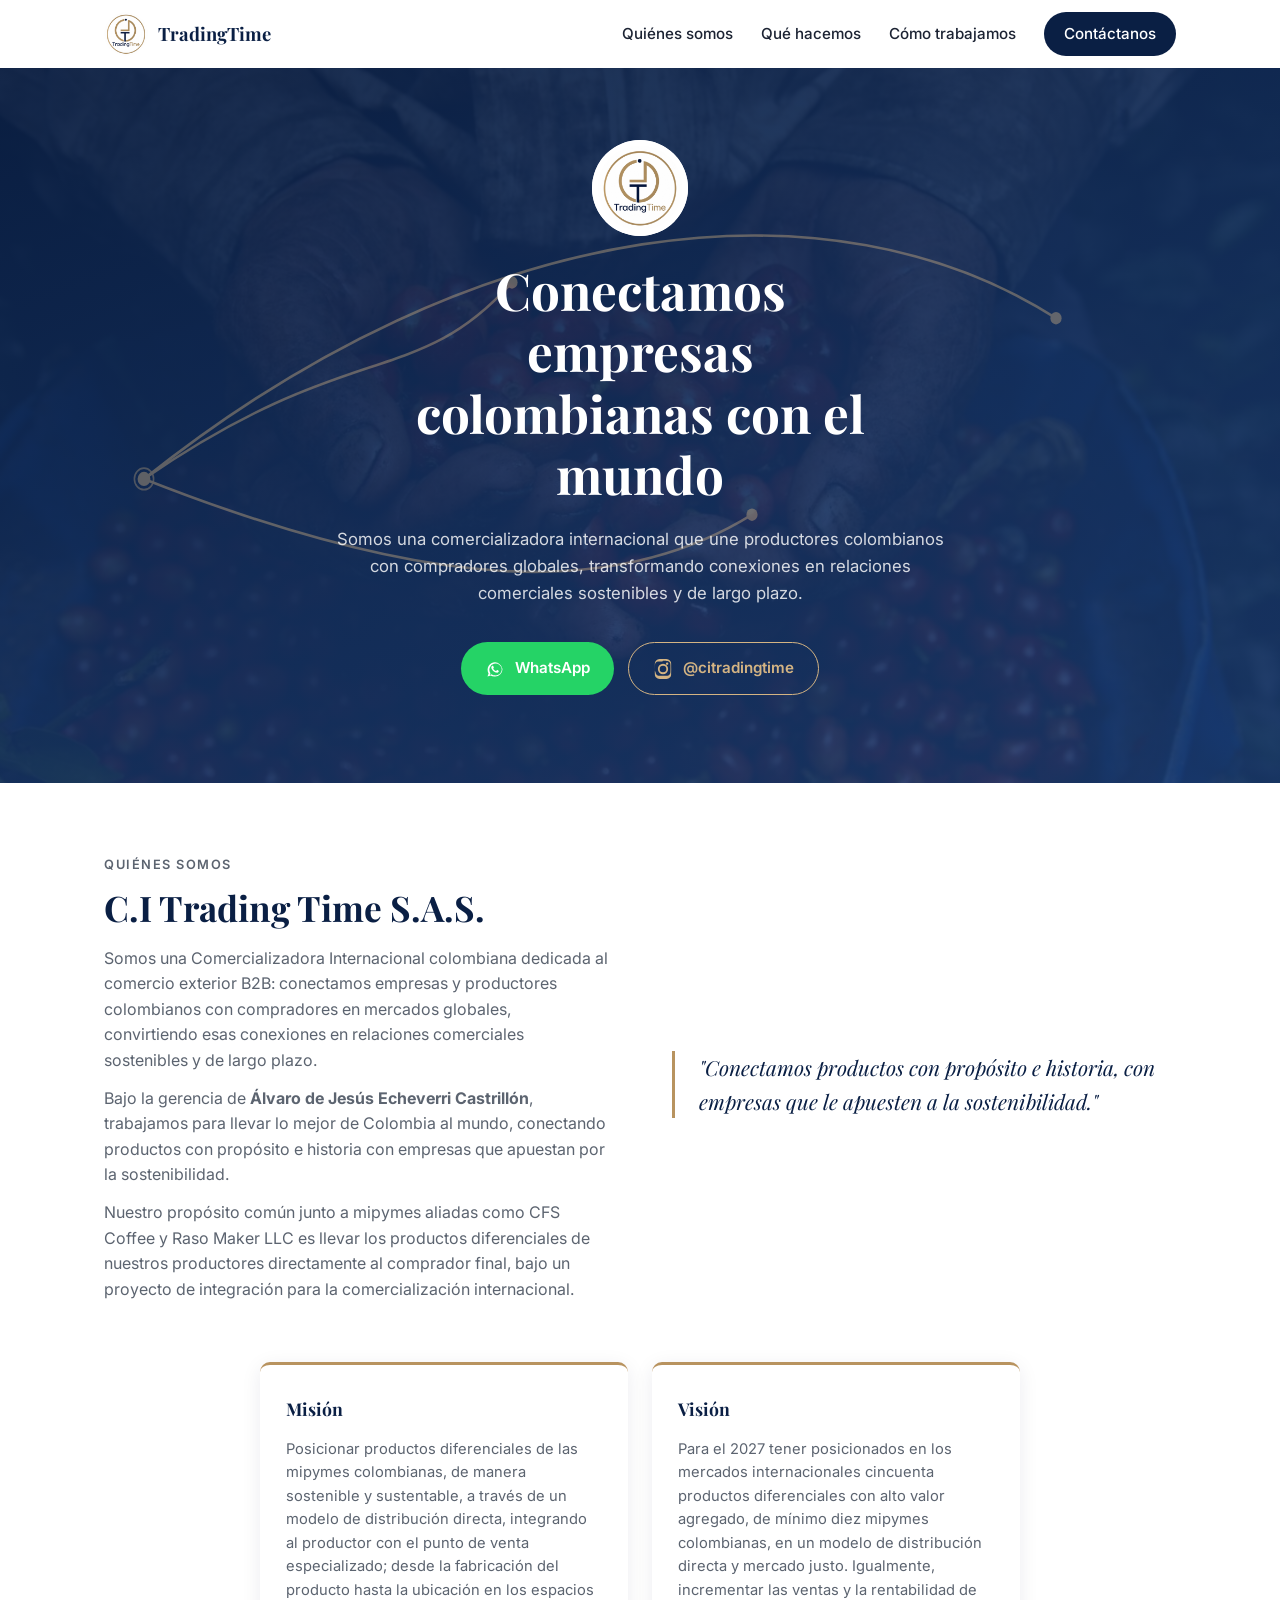
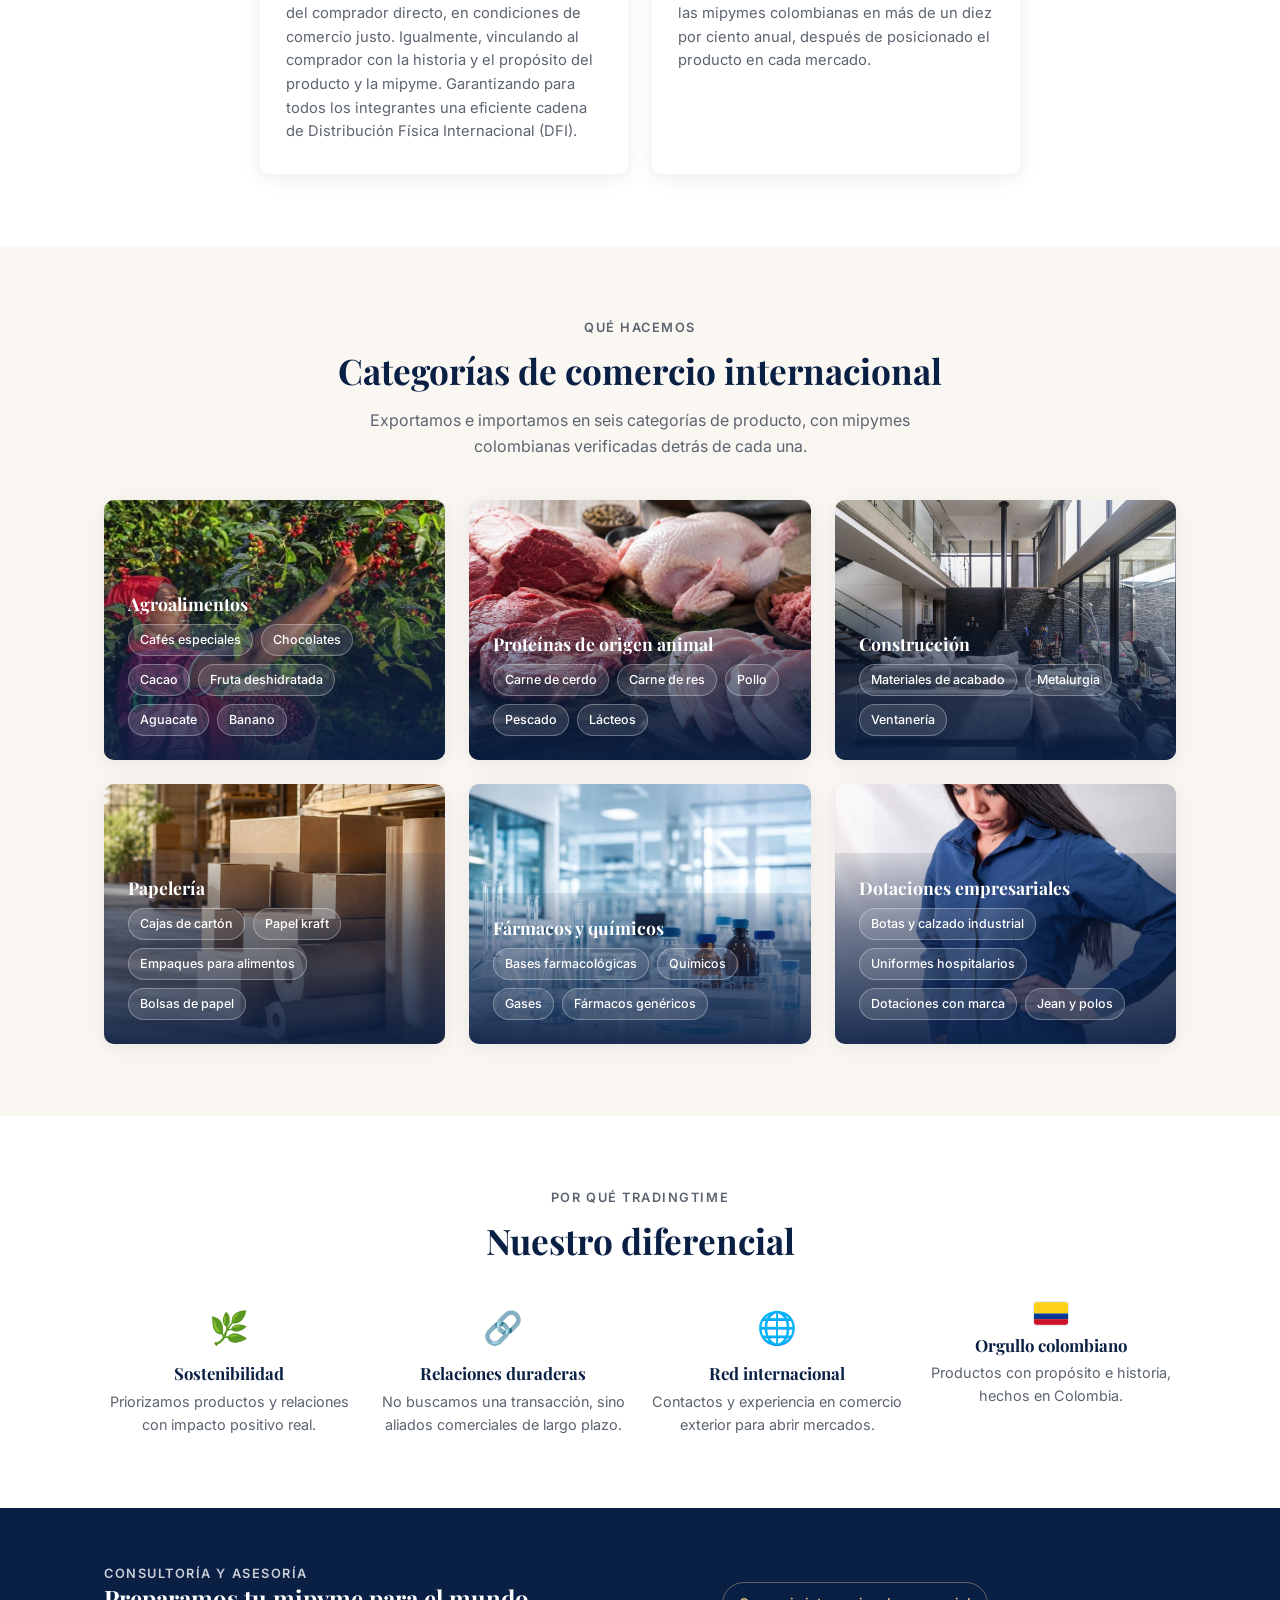
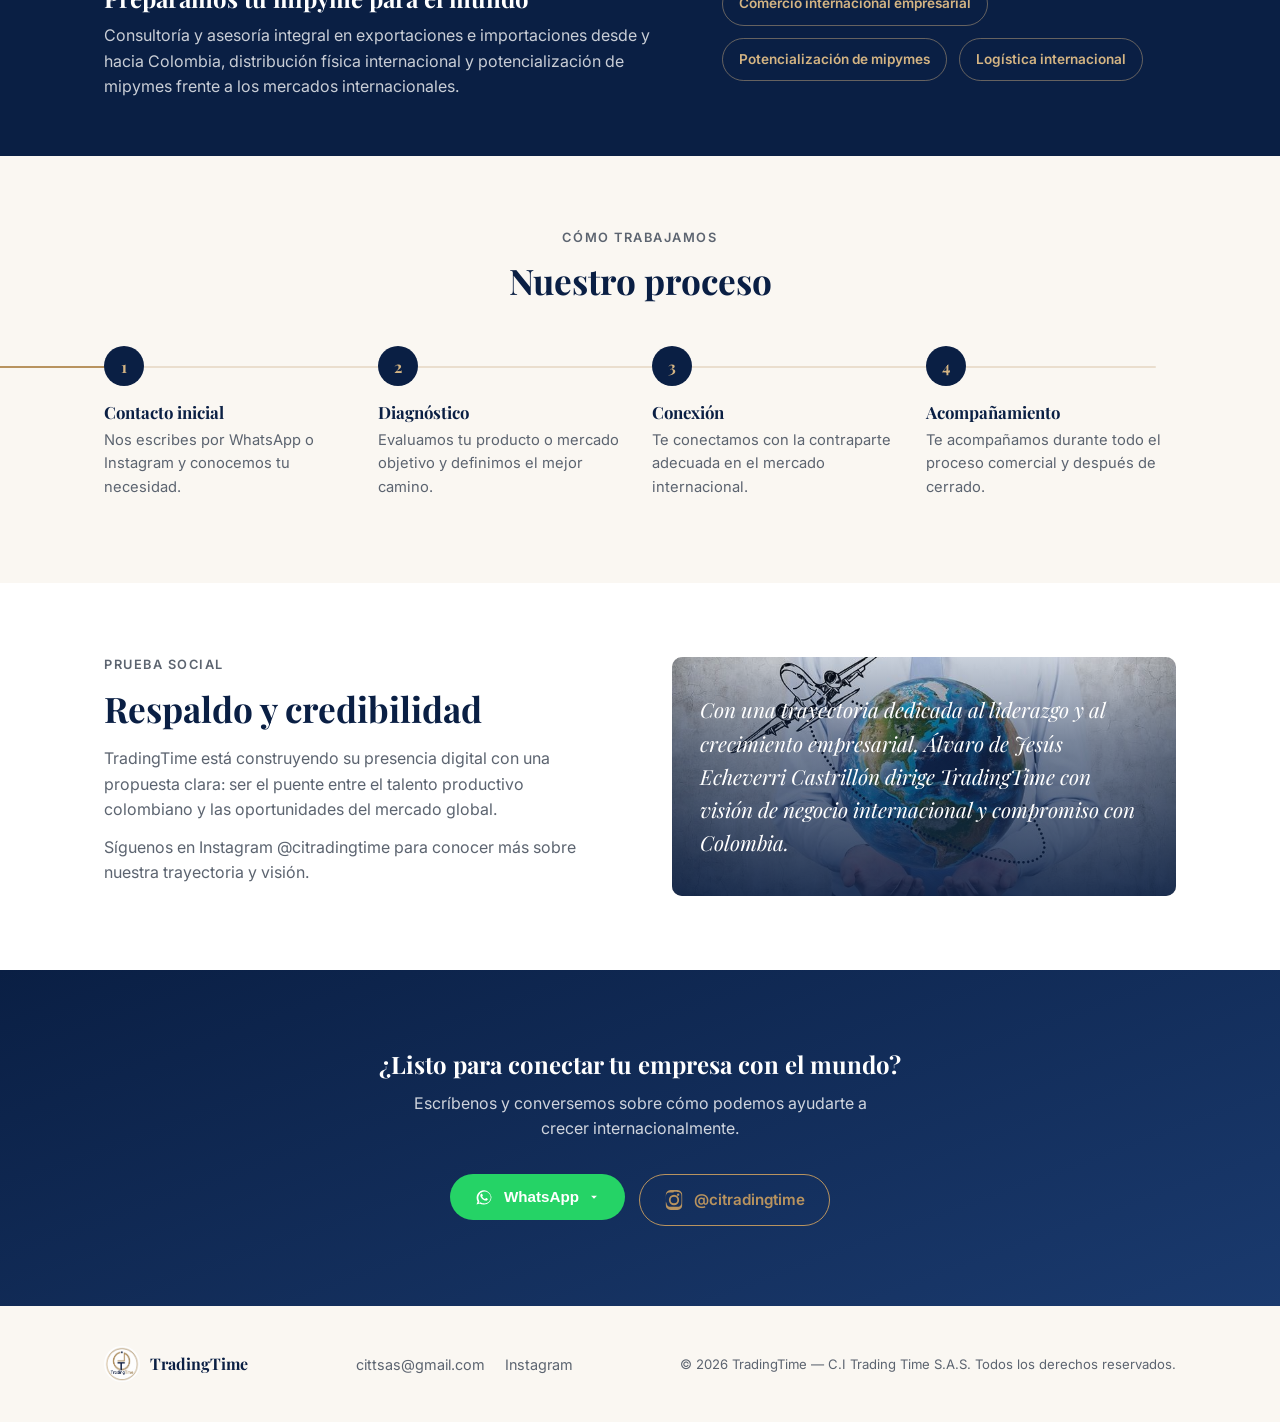
==== index.html @ 594fb6b7 "Unificar botones de WhatsApp en un solo menú desplegable Reemplaza el botón "WhatsApp" + la fila sep" ====
<!DOCTYPE html>
<html lang="es">
<head>
<meta charset="UTF-8">
<meta name="viewport" content="width=device-width, initial-scale=1.0">
<title>TradingTime | Conectamos empresas colombianas con el mundo</title>
<meta name="description" content="C.I Trading Time S.A.S. — Comercializadora internacional que conecta productores colombianos con compradores globales, bajo un enfoque de sostenibilidad y relaciones comerciales duraderas.">
<meta property="og:title" content="TradingTime | Conectamos empresas colombianas con el mundo">
<meta property="og:description" content="Comercializadora internacional B2B. Exportaciones, importaciones y alianzas comerciales sostenibles.">
<meta property="og:image" content="assets/gallery/coffee-harvest-hands.jpg">
<meta property="og:type" content="website">
<link rel="icon" type="image/jpeg" href="assets/logo.jpeg">
<link rel="preconnect" href="https://fonts.googleapis.com">
<link rel="preconnect" href="https://fonts.gstatic.com" crossorigin>
<link href="https://fonts.googleapis.com/css2?family=Playfair+Display:wght@600;700&family=Inter:wght@400;500;600;700&display=swap" rel="stylesheet">
<link rel="stylesheet" href="css/styles.css">
</head>
<body>

<div class="scroll-progress" id="scrollProgress" aria-hidden="true"></div>

<header class="header" id="header">
  <div class="container header__inner">
    <a href="#hero" class="header__logo">
      <img src="assets/logo.jpeg" alt="TradingTime" width="44" height="44">
      <span>TradingTime</span>
    </a>
    <nav class="nav" id="nav">
      <a href="#quienes-somos">Quiénes somos</a>
      <a href="#servicios">Qué hacemos</a>
      <a href="#como-trabajamos">Cómo trabajamos</a>
      <a href="#contacto" class="nav__cta">Contáctanos</a>
    </nav>
    <button class="hamburger" id="hamburger" aria-label="Abrir menú" aria-expanded="false" aria-controls="nav">
      <span></span><span></span><span></span>
    </button>
  </div>
</header>

<main>

  <section class="hero" id="hero">
    <img src="assets/gallery/coffee-harvest-hands.jpg" alt="" class="hero__bg" aria-hidden="true">
    <div class="hero__overlay" aria-hidden="true"></div>
    <div class="hero__routes" aria-hidden="true">
      <svg viewBox="0 0 800 400" preserveAspectRatio="none">
        <path d="M90,230 C 220,150 260,180 320,120" />
        <path d="M90,230 C 260,290 380,300 470,250" />
        <path d="M90,230 C 300,80 520,60 660,140" />
        <circle class="node" cx="90" cy="230" r="4"></circle>
        <circle class="pulse" cx="90" cy="230" r="6"></circle>
        <circle class="node" cx="320" cy="120" r="3.5"></circle>
        <circle class="node" cx="470" cy="250" r="3.5"></circle>
        <circle class="node" cx="660" cy="140" r="3.5"></circle>
      </svg>
    </div>
    <div class="container hero__inner">
      <div class="hero__logo-spin">
        <img src="assets/logo.jpeg" alt="TradingTime" class="hero__logo-face hero__logo-face--front">
        <img src="assets/logo.jpeg" alt="" aria-hidden="true" class="hero__logo-face hero__logo-face--back">
      </div>
      <h1>Conectamos empresas colombianas con el mundo</h1>
      <p class="hero__subtitle">Somos una comercializadora internacional que une productores colombianos con compradores globales, transformando conexiones en relaciones comerciales sostenibles y de largo plazo.</p>
      <div class="cta-group" data-contact-group>
        <a href="#" class="btn btn--whatsapp" data-channel="whatsapp" aria-label="Escríbenos por WhatsApp" target="_blank" rel="noopener">
          <svg viewBox="0 0 24 24" width="20" height="20" fill="currentColor" aria-hidden="true"><path d="M17.6 6.32A8.86 8.86 0 0 0 12.05 4a8.94 8.94 0 0 0-7.75 13.4L3 21l3.7-1.28A8.9 8.9 0 0 0 12.05 21 8.94 8.94 0 0 0 21 12.06a8.86 8.86 0 0 0-3.4-5.74Zm-5.55 13.3a7.4 7.4 0 0 1-3.78-1.03l-.27-.16-2.24.77.75-2.2-.18-.28a7.44 7.44 0 1 1 13.8-3.9 7.45 7.45 0 0 1-8.08 6.8Zm4.08-5.56c-.22-.11-1.32-.65-1.52-.73-.2-.07-.35-.11-.5.11-.15.22-.57.73-.7.88-.13.15-.26.16-.48.05-.22-.11-.94-.35-1.79-1.11-.66-.59-1.11-1.31-1.24-1.53-.13-.22-.01-.34.1-.45.1-.1.22-.26.33-.39.11-.13.15-.22.22-.37.07-.15.04-.28-.02-.39-.06-.11-.5-1.2-.68-1.65-.18-.43-.36-.37-.5-.38h-.43c-.15 0-.39.06-.59.28-.2.22-.77.75-.77 1.84s.79 2.14.9 2.29c.11.15 1.55 2.37 3.76 3.32.53.23.94.36 1.26.47.53.17 1.01.14 1.39.09.42-.06 1.32-.54 1.5-1.06.19-.52.19-.97.13-1.06-.06-.09-.2-.15-.42-.26Z"/></svg>
          WhatsApp
        </a>
        <a href="https://www.instagram.com/citradingtime" class="btn btn--instagram" aria-label="Síguenos en Instagram @citradingtime" target="_blank" rel="noopener">
          <svg viewBox="0 0 24 24" width="20" height="20" fill="currentColor" aria-hidden="true"><path d="M12 2.2c2.7 0 3 .01 4.1.06 1.1.05 1.8.22 2.2.36.55.22.95.47 1.37.89.42.42.67.82.89 1.37.15.4.32 1.1.36 2.2.05 1.1.06 1.5.06 4.1s-.01 3-.06 4.1c-.05 1.1-.22 1.8-.36 2.2-.22.55-.47.95-.89 1.37-.42.42-.82.67-1.37.89-.4.15-1.1.32-2.2.36-1.1.05-1.5.06-4.1.06s-3-.01-4.1-.06c-1.1-.05-1.8-.22-2.2-.36-.55-.22-.95-.47-1.37-.89a3.66 3.66 0 0 1-.89-1.37c-.15-.4-.32-1.1-.36-2.2C2.2 15 2.2 14.7 2.2 12s.01-3 .06-4.1c.05-1.1.22-1.8.36-2.2.22-.55.47-.95.89-1.37.42-.42.82-.67 1.37-.89.4-.15 1.1-.32 2.2-.36 1.1-.05 1.5-.06 4.1-.06M12 0C9.36 0 9.03.01 7.98.06c-1.05.05-1.77.22-2.4.47-.65.25-1.2.6-1.75 1.14A4.8 4.8 0 0 0 2.7 3.42c-.25.63-.42 1.35-.47 2.4C2.18 6.87 2.17 7.2 2.17 12s.01 5.13.06 6.18c.05 1.05.22 1.77.47 2.4.25.65.6 1.2 1.14 1.75.54.54 1.1.89 1.75 1.14.63.25 1.35.42 2.4.47C9.03 23.99 9.36 24 12 24s2.97-.01 4.02-.06c1.05-.05 1.77-.22 2.4-.47.65-.25 1.2-.6 1.75-1.14.54-.54.89-1.1 1.14-1.75.25-.63.42-1.35.47-2.4.05-1.05.06-1.38.06-6.18s-.01-5.13-.06-6.18c-.05-1.05-.22-1.77-.47-2.4a4.8 4.8 0 0 0-1.14-1.75A4.8 4.8 0 0 0 18.4.53c-.63-.25-1.35-.42-2.4-.47C14.97.01 14.64 0 12 0Zm0 5.84A6.16 6.16 0 1 0 12 18.16 6.16 6.16 0 0 0 12 5.84Zm0 10.16a4 4 0 1 1 0-8 4 4 0 0 1 0 8Zm6.4-10.4a1.44 1.44 0 1 1-2.88 0 1.44 1.44 0 0 1 2.88 0Z"/></svg>
          @citradingtime
        </a>
      </div>
    </div>
  </section>

  <section class="section" id="quienes-somos">
    <div class="container section--split">
      <div data-reveal>
        <p class="eyebrow">Quiénes somos</p>
        <h2>C.I Trading Time S.A.S.</h2>
        <p>Somos una Comercializadora Internacional colombiana dedicada al comercio exterior B2B: conectamos empresas y productores colombianos con compradores en mercados globales, convirtiendo esas conexiones en relaciones comerciales sostenibles y de largo plazo.</p>
        <p>Bajo la gerencia de <strong>Álvaro de Jesús Echeverri Castrillón</strong>, trabajamos para llevar lo mejor de Colombia al mundo, conectando productos con propósito e historia con empresas que apuestan por la sostenibilidad.</p>
        <p>Nuestro propósito común junto a mipymes aliadas como CFS Coffee y Raso Maker LLC es llevar los productos diferenciales de nuestros productores directamente al comprador final, bajo un proyecto de integración para la comercialización internacional.</p>
      </div>
      <blockquote class="quote" data-reveal>
        "Conectamos productos con propósito e historia, con empresas que le apuesten a la sostenibilidad."
      </blockquote>
    </div>
    <div class="container">
      <div class="grid grid--mission">
        <div class="mv-card" data-reveal>
          <span class="mv-card__tag">Misión</span>
          <p>Posicionar productos diferenciales de las mipymes colombianas, de manera sostenible y sustentable, a través de un modelo de distribución directa, integrando al productor con el punto de venta especializado; desde la fabricación del producto hasta la ubicación en los espacios del comprador directo, en condiciones de comercio justo. Igualmente, vinculando al comprador con la historia y el propósito del producto y la mipyme. Garantizando para todos los integrantes una eficiente cadena de Distribución Física Internacional (DFI).</p>
        </div>
        <div class="mv-card" data-reveal>
          <span class="mv-card__tag">Visión</span>
          <p>Para el 2027 tener posicionados en los mercados internacionales cincuenta productos diferenciales con alto valor agregado, de mínimo diez mipymes colombianas, en un modelo de distribución directa y mercado justo. Igualmente, incrementar las ventas y la rentabilidad de las mipymes colombianas en más de un diez por ciento anual, después de posicionado el producto en cada mercado.</p>
        </div>
      </div>
    </div>
  </section>

  <section class="section section--alt" id="servicios">
    <div class="container">
      <div class="section__head" data-reveal>
        <p class="eyebrow center">Qué hacemos</p>
        <h2 class="center">Categorías de comercio internacional</h2>
        <p class="section__intro center">Exportamos e importamos en seis categorías de producto, con mipymes colombianas verificadas detrás de cada una.</p>
      </div>
      <div class="grid grid--cat">
        <article class="card card--photo" data-reveal style="background-image:url('assets/gallery/coffee-picker.jpg')">
          <div class="card--photo__overlay">
            <h3>Agroalimentos</h3>
            <div class="tags">
              <span>Cafés especiales</span><span>Chocolates</span><span>Cacao</span><span>Fruta deshidratada</span><span>Aguacate</span><span>Banano</span>
            </div>
          </div>
        </article>
        <article class="card card--photo" data-reveal style="background-image:url('assets/gallery/proteinas-animal.jpg')">
          <div class="card--photo__overlay">
            <h3>Proteínas de origen animal</h3>
            <div class="tags">
              <span>Carne de cerdo</span><span>Carne de res</span><span>Pollo</span><span>Pescado</span><span>Lácteos</span>
            </div>
          </div>
        </article>
        <article class="card card--photo" data-reveal style="background-image:url('assets/gallery/arquitectura-interior.jpg')">
          <div class="card--photo__overlay">
            <h3>Construcción</h3>
            <div class="tags">
              <span>Materiales de acabado</span><span>Metalurgia</span><span>Ventanería</span>
            </div>
          </div>
        </article>
        <article class="card card--photo" data-reveal style="background-image:url('assets/gallery/papeleria.jpg')">
          <div class="card--photo__overlay">
            <h3>Papelería</h3>
            <div class="tags">
              <span>Cajas de cartón</span><span>Papel kraft</span><span>Empaques para alimentos</span><span>Bolsas de papel</span>
            </div>
          </div>
        </article>
        <article class="card card--photo" data-reveal style="background-image:url('assets/gallery/farmacos-quimicos.jpg')">
          <div class="card--photo__overlay">
            <h3>Fármacos y químicos</h3>
            <div class="tags">
              <span>Bases farmacológicas</span><span>Químicos</span><span>Gases</span><span>Fármacos genéricos</span>
            </div>
          </div>
        </article>
        <article class="card card--photo" data-reveal style="background-image:url('assets/gallery/dotaciones-uniforme.jpg')">
          <div class="card--photo__overlay">
            <h3>Dotaciones empresariales</h3>
            <div class="tags">
              <span>Botas y calzado industrial</span><span>Uniformes hospitalarios</span><span>Dotaciones con marca</span><span>Jean y polos</span>
            </div>
          </div>
        </article>
      </div>
    </div>
  </section>

  <!-- Sección "Nuestras mipymes" oculta temporalmente a pedido del cliente (se deja el código listo para reactivar más adelante)
  <section class="section" id="mipymes">
    <div class="container">
      <div class="section__head" data-reveal>
        <p class="eyebrow center">Nuestras mipymes</p>
        <h2 class="center">Marcas colombianas que representamos</h2>
        <p class="section__intro center">Un proyecto de integración para la comercialización internacional, con productores reales detrás de cada marca.</p>
      </div>
      <div class="grid grid--mipymes">
        <article class="brand-card" data-reveal>
          <img src="assets/icons/coffee-sack.png" alt="" class="brand-card__icon-img brand-card__icon-img--dark" loading="lazy">
          <div class="brand-card__body">
            <h3>CFS Coffee &amp; Raso Maker LLC</h3>
            <p>Llevan el café colombiano desde la planta hasta cada taza, bajo un proyecto conjunto de integración para su comercialización en tiendas especializadas internacionales.</p>
          </div>
        </article>
        <article class="brand-card" data-reveal>
          <img src="assets/gallery/nunchuah-productor.jpg" alt="Productor de cacao de Nunchía, Casanare" class="brand-card__img" loading="lazy">
          <div class="brand-card__body">
            <h3>Nunchuah</h3>
            <p>Chocolate de alta calidad de una familia de pequeños productores de cacao de Nunchía, Casanare, transformando el mejor grano desde 2012.</p>
          </div>
        </article>
        <article class="brand-card" data-reveal>
          <img src="assets/gallery/terra-dulce-logo.jpg" alt="Empaque de Terra Dulce" class="brand-card__img" loading="lazy">
          <div class="brand-card__body">
            <h3>Terra Dulce</h3>
            <p>Chocolate artesanal de alto contenido de cacao fino, sin lecitinas ni azúcar refinado, para una alimentación consciente.</p>
          </div>
        </article>
        <article class="brand-card" data-reveal>
          <img src="assets/gallery/frudaqui-producto.jpg" alt="Empaque de harina de banano verde Frudaqui" class="brand-card__img" loading="lazy">
          <div class="brand-card__body">
            <h3>Frudaqui</h3>
            <p>Fruta deshidratada que conserva hasta el 80% de los nutrientes de la fruta fresca, para una dieta sana y equilibrada.</p>
          </div>
        </article>
        <article class="brand-card" data-reveal>
          <img src="assets/gallery/monte-real-producto.jpg" alt="Botella de crema de café Brûlé, de Monte Real" class="brand-card__img" loading="lazy">
          <div class="brand-card__body">
            <h3>Monte Real</h3>
            <p>Licorera del sector agroindustrial, fabricante y comercializadora de productos vínicos y licores de buena calidad.</p>
          </div>
        </article>
        <article class="brand-card" data-reveal>
          <img src="assets/gallery/ladys-confecciones.jpg" alt="Uniforme corporativo de Ladys Confecciones" class="brand-card__img" loading="lazy">
          <div class="brand-card__body">
            <h3>Ladys Confecciones</h3>
            <p>Confecciones, dotaciones y uniformes multisectoriales de una compañía indígena de Santa Marta comprometida con la sostenibilidad.</p>
          </div>
        </article>
        <article class="brand-card" data-reveal>
          <img src="assets/gallery/neutral-arquitectura-2.jpg" alt="Espacio comercial con diseño bioclimático de Neutral Arquitectura" class="brand-card__img" loading="lazy">
          <div class="brand-card__body">
            <h3>Neutral Arquitectura</h3>
            <p>Diseño bioclimático y neuroarquitectura para vivienda sostenible y espacios comerciales, con proyectos en Colombia y EE. UU.</p>
          </div>
        </article>
      </div>
    </div>
  </section>
  -->

  <section class="section" id="por-que">
    <div class="container">
      <div class="section__head" data-reveal>
        <p class="eyebrow center">Por qué TradingTime</p>
        <h2 class="center">Nuestro diferencial</h2>
      </div>
      <div class="grid grid--4">
        <div class="pillar" data-reveal>
          <div class="pillar__icon">🌿</div>
          <h3>Sostenibilidad</h3>
          <p>Priorizamos productos y relaciones con impacto positivo real.</p>
        </div>
        <div class="pillar" data-reveal>
          <div class="pillar__icon">🔗</div>
          <h3>Relaciones duraderas</h3>
          <p>No buscamos una transacción, sino aliados comerciales de largo plazo.</p>
        </div>
        <div class="pillar" data-reveal>
          <div class="pillar__icon">🌐</div>
          <h3>Red internacional</h3>
          <p>Contactos y experiencia en comercio exterior para abrir mercados.</p>
        </div>
        <div class="pillar" data-reveal>
          <div class="pillar__icon pillar__icon--flag" aria-hidden="true">
            <svg viewBox="0 0 3 2" width="34" height="23"><rect width="3" height="1" y="0" fill="#FCD116"/><rect width="3" height="0.5" y="1" fill="#003893"/><rect width="3" height="0.5" y="1.5" fill="#CE1126"/></svg>
          </div>
          <h3>Orgullo colombiano</h3>
          <p>Productos con propósito e historia, hechos en Colombia.</p>
        </div>
      </div>
    </div>
  </section>

  <section class="consultoria" id="consultoria">
    <div class="container consultoria__inner">
      <div data-reveal>
        <p class="eyebrow">Consultoría y asesoría</p>
        <h2>Preparamos tu mipyme para el mundo</h2>
        <p>Consultoría y asesoría integral en exportaciones e importaciones desde y hacia Colombia, distribución física internacional y potencialización de mipymes frente a los mercados internacionales.</p>
      </div>
      <div class="consultoria__badges" data-reveal>
        <span>Comercio internacional empresarial</span>
        <span>Potencialización de mipymes</span>
        <span>Logística internacional</span>
      </div>
    </div>
  </section>

  <section class="section section--alt" id="como-trabajamos">
    <div class="container">
      <div class="section__head" data-reveal>
        <p class="eyebrow center">Cómo trabajamos</p>
        <h2 class="center">Nuestro proceso</h2>
      </div>
      <div class="timeline-wrap">
        <span class="timeline__track" aria-hidden="true"></span>
        <span class="timeline__track-fill" aria-hidden="true"></span>
        <ol class="timeline">
          <li><span class="timeline__num">1</span><h3>Contacto inicial</h3><p>Nos escribes por WhatsApp o Instagram y conocemos tu necesidad.</p></li>
          <li><span class="timeline__num">2</span><h3>Diagnóstico</h3><p>Evaluamos tu producto o mercado objetivo y definimos el mejor camino.</p></li>
          <li><span class="timeline__num">3</span><h3>Conexión</h3><p>Te conectamos con la contraparte adecuada en el mercado internacional.</p></li>
          <li><span class="timeline__num">4</span><h3>Acompañamiento</h3><p>Te acompañamos durante todo el proceso comercial y después de cerrado.</p></li>
        </ol>
      </div>
    </div>
  </section>

  <section class="section" id="credibilidad">
    <div class="container section--split reverse">
      <blockquote class="quote quote--photo" data-reveal style="background-image:url('assets/gallery/logistica-internacional.jpg')">
        <span>Con una trayectoria dedicada al liderazgo y al crecimiento empresarial, Álvaro de Jesús Echeverri Castrillón dirige TradingTime con visión de negocio internacional y compromiso con Colombia.</span>
      </blockquote>
      <div data-reveal>
        <p class="eyebrow">Prueba social</p>
        <h2>Respaldo y credibilidad</h2>
        <p>TradingTime está construyendo su presencia digital con una propuesta clara: ser el puente entre el talento productivo colombiano y las oportunidades del mercado global.</p>
        <p>Síguenos en Instagram <a href="https://www.instagram.com/citradingtime" target="_blank" rel="noopener">@citradingtime</a> para conocer más sobre nuestra trayectoria y visión.</p>
      </div>
    </div>
  </section>

  <section class="cta-final" id="contacto">
    <div class="container">
      <h2 data-reveal>¿Listo para conectar tu empresa con el mundo?</h2>
      <p data-reveal>Escríbenos y conversemos sobre cómo podemos ayudarte a crecer internacionalmente.</p>
      <div class="cta-group" data-contact-group data-reveal>
        <div class="wa-picker">
          <button type="button" class="btn btn--whatsapp wa-picker__toggle" aria-haspopup="true" aria-expanded="false">
            <svg viewBox="0 0 24 24" width="20" height="20" fill="currentColor" aria-hidden="true"><path d="M17.6 6.32A8.86 8.86 0 0 0 12.05 4a8.94 8.94 0 0 0-7.75 13.4L3 21l3.7-1.28A8.9 8.9 0 0 0 12.05 21 8.94 8.94 0 0 0 21 12.06a8.86 8.86 0 0 0-3.4-5.74Zm-5.55 13.3a7.4 7.4 0 0 1-3.78-1.03l-.27-.16-2.24.77.75-2.2-.18-.28a7.44 7.44 0 1 1 13.8-3.9 7.45 7.45 0 0 1-8.08 6.8Zm4.08-5.56c-.22-.11-1.32-.65-1.52-.73-.2-.07-.35-.11-.5.11-.15.22-.57.73-.7.88-.13.15-.26.16-.48.05-.22-.11-.94-.35-1.79-1.11-.66-.59-1.11-1.31-1.24-1.53-.13-.22-.01-.34.1-.45.1-.1.22-.26.33-.39.11-.13.15-.22.22-.37.07-.15.04-.28-.02-.39-.06-.11-.5-1.2-.68-1.65-.18-.43-.36-.37-.5-.38h-.43c-.15 0-.39.06-.59.28-.2.22-.77.75-.77 1.84s.79 2.14.9 2.29c.11.15 1.55 2.37 3.76 3.32.53.23.94.36 1.26.47.53.17 1.01.14 1.39.09.42-.06 1.32-.54 1.5-1.06.19-.52.19-.97.13-1.06-.06-.09-.2-.15-.42-.26Z"/></svg>
            WhatsApp
            <svg class="wa-picker__chevron" viewBox="0 0 24 24" width="14" height="14" fill="currentColor" aria-hidden="true"><path d="M7 10l5 5 5-5z"/></svg>
          </button>
          <div class="wa-picker__menu" role="menu">
            <a href="#" class="wa-picker__item" data-wa-contact="573168337106" role="menuitem" target="_blank" rel="noopener">
              <svg viewBox="0 0 24 24" width="16" height="16" fill="currentColor" aria-hidden="true"><path d="M17.6 6.32A8.86 8.86 0 0 0 12.05 4a8.94 8.94 0 0 0-7.75 13.4L3 21l3.7-1.28A8.9 8.9 0 0 0 12.05 21 8.94 8.94 0 0 0 21 12.06a8.86 8.86 0 0 0-3.4-5.74Zm-5.55 13.3a7.4 7.4 0 0 1-3.78-1.03l-.27-.16-2.24.77.75-2.2-.18-.28a7.44 7.44 0 1 1 13.8-3.9 7.45 7.45 0 0 1-8.08 6.8Zm4.08-5.56c-.22-.11-1.32-.65-1.52-.73-.2-.07-.35-.11-.5.11-.15.22-.57.73-.7.88-.13.15-.26.16-.48.05-.22-.11-.94-.35-1.79-1.11-.66-.59-1.11-1.31-1.24-1.53-.13-.22-.01-.34.1-.45.1-.1.22-.26.33-.39.11-.13.15-.22.22-.37.07-.15.04-.28-.02-.39-.06-.11-.5-1.2-.68-1.65-.18-.43-.36-.37-.5-.38h-.43c-.15 0-.39.06-.59.28-.2.22-.77.75-.77 1.84s.79 2.14.9 2.29c.11.15 1.55 2.37 3.76 3.32.53.23.94.36 1.26.47.53.17 1.01.14 1.39.09.42-.06 1.32-.54 1.5-1.06.19-.52.19-.97.13-1.06-.06-.09-.2-.15-.42-.26Z"/></svg>
              Álvaro Echeverri
            </a>
            <a href="#" class="wa-picker__item" data-wa-contact="573013566558" role="menuitem" target="_blank" rel="noopener">
              <svg viewBox="0 0 24 24" width="16" height="16" fill="currentColor" aria-hidden="true"><path d="M17.6 6.32A8.86 8.86 0 0 0 12.05 4a8.94 8.94 0 0 0-7.75 13.4L3 21l3.7-1.28A8.9 8.9 0 0 0 12.05 21 8.94 8.94 0 0 0 21 12.06a8.86 8.86 0 0 0-3.4-5.74Zm-5.55 13.3a7.4 7.4 0 0 1-3.78-1.03l-.27-.16-2.24.77.75-2.2-.18-.28a7.44 7.44 0 1 1 13.8-3.9 7.45 7.45 0 0 1-8.08 6.8Zm4.08-5.56c-.22-.11-1.32-.65-1.52-.73-.2-.07-.35-.11-.5.11-.15.22-.57.73-.7.88-.13.15-.26.16-.48.05-.22-.11-.94-.35-1.79-1.11-.66-.59-1.11-1.31-1.24-1.53-.13-.22-.01-.34.1-.45.1-.1.22-.26.33-.39.11-.13.15-.22.22-.37.07-.15.04-.28-.02-.39-.06-.11-.5-1.2-.68-1.65-.18-.43-.36-.37-.5-.38h-.43c-.15 0-.39.06-.59.28-.2.22-.77.75-.77 1.84s.79 2.14.9 2.29c.11.15 1.55 2.37 3.76 3.32.53.23.94.36 1.26.47.53.17 1.01.14 1.39.09.42-.06 1.32-.54 1.5-1.06.19-.52.19-.97.13-1.06-.06-.09-.2-.15-.42-.26Z"/></svg>
              Nicolás Echeverri
            </a>
          </div>
        </div>
        <a href="https://www.instagram.com/citradingtime" class="btn btn--instagram" aria-label="Síguenos en Instagram @citradingtime" target="_blank" rel="noopener">
          <svg viewBox="0 0 24 24" width="20" height="20" fill="currentColor" aria-hidden="true"><path d="M12 2.2c2.7 0 3 .01 4.1.06 1.1.05 1.8.22 2.2.36.55.22.95.47 1.37.89.42.42.67.82.89 1.37.15.4.32 1.1.36 2.2.05 1.1.06 1.5.06 4.1s-.01 3-.06 4.1c-.05 1.1-.22 1.8-.36 2.2-.22.55-.47.95-.89 1.37-.42.42-.82.67-1.37.89-.4.15-1.1.32-2.2.36-1.1.05-1.5.06-4.1.06s-3-.01-4.1-.06c-1.1-.05-1.8-.22-2.2-.36-.55-.22-.95-.47-1.37-.89a3.66 3.66 0 0 1-.89-1.37c-.15-.4-.32-1.1-.36-2.2C2.2 15 2.2 14.7 2.2 12s.01-3 .06-4.1c.05-1.1.22-1.8.36-2.2.22-.55.47-.95.89-1.37.42-.42.82-.67 1.37-.89.4-.15 1.1-.32 2.2-.36 1.1-.05 1.5-.06 4.1-.06M12 0C9.36 0 9.03.01 7.98.06c-1.05.05-1.77.22-2.4.47-.65.25-1.2.6-1.75 1.14A4.8 4.8 0 0 0 2.7 3.42c-.25.63-.42 1.35-.47 2.4C2.18 6.87 2.17 7.2 2.17 12s.01 5.13.06 6.18c.05 1.05.22 1.77.47 2.4.25.65.6 1.2 1.14 1.75.54.54 1.1.89 1.75 1.14.63.25 1.35.42 2.4.47C9.03 23.99 9.36 24 12 24s2.97-.01 4.02-.06c1.05-.05 1.77-.22 2.4-.47.65-.25 1.2-.6 1.75-1.14.54-.54.89-1.1 1.14-1.75.25-.63.42-1.35.47-2.4.05-1.05.06-1.38.06-6.18s-.01-5.13-.06-6.18c-.05-1.05-.22-1.77-.47-2.4a4.8 4.8 0 0 0-1.14-1.75A4.8 4.8 0 0 0 18.4.53c-.63-.25-1.35-.42-2.4-.47C14.97.01 14.64 0 12 0Zm0 5.84A6.16 6.16 0 1 0 12 18.16 6.16 6.16 0 0 0 12 5.84Zm0 10.16a4 4 0 1 1 0-8 4 4 0 0 1 0 8Zm6.4-10.4a1.44 1.44 0 1 1-2.88 0 1.44 1.44 0 0 1 2.88 0Z"/></svg>
          @citradingtime
        </a>
      </div>
    </div>
  </section>

</main>

<footer class="footer">
  <div class="container footer__inner">
    <div class="footer__brand">
      <img src="assets/logo.jpeg" alt="TradingTime" width="36" height="36">
      <span>TradingTime</span>
    </div>
    <div class="footer__contact">
      <a href="mailto:cittsas@gmail.com">cittsas@gmail.com</a>
      <a href="https://www.instagram.com/citradingtime" target="_blank" rel="noopener">Instagram</a>
    </div>
    <p class="footer__copy">© <span id="year"></span> TradingTime — C.I Trading Time S.A.S. Todos los derechos reservados.</p>
  </div>
</footer>

<a href="#" class="fab-whatsapp" data-channel="whatsapp" aria-label="Escríbenos por WhatsApp" target="_blank" rel="noopener">
  <svg viewBox="0 0 24 24" width="26" height="26" fill="currentColor" aria-hidden="true"><path d="M17.6 6.32A8.86 8.86 0 0 0 12.05 4a8.94 8.94 0 0 0-7.75 13.4L3 21l3.7-1.28A8.9 8.9 0 0 0 12.05 21 8.94 8.94 0 0 0 21 12.06a8.86 8.86 0 0 0-3.4-5.74Zm-5.55 13.3a7.4 7.4 0 0 1-3.78-1.03l-.27-.16-2.24.77.75-2.2-.18-.28a7.44 7.44 0 1 1 13.8-3.9 7.45 7.45 0 0 1-8.08 6.8Zm4.08-5.56c-.22-.11-1.32-.65-1.52-.73-.2-.07-.35-.11-.5.11-.15.22-.57.73-.7.88-.13.15-.26.16-.48.05-.22-.11-.94-.35-1.79-1.11-.66-.59-1.11-1.31-1.24-1.53-.13-.22-.01-.34.1-.45.1-.1.22-.26.33-.39.11-.13.15-.22.22-.37.07-.15.04-.28-.02-.39-.06-.11-.5-1.2-.68-1.65-.18-.43-.36-.37-.5-.38h-.43c-.15 0-.39.06-.59.28-.2.22-.77.75-.77 1.84s.79 2.14.9 2.29c.11.15 1.55 2.37 3.76 3.32.53.23.94.36 1.26.47.53.17 1.01.14 1.39.09.42-.06 1.32-.54 1.5-1.06.19-.52.19-.97.13-1.06-.06-.09-.2-.15-.42-.26Z"/></svg>
</a>

<script src="js/main.js" defer></script>
</body>
</html>
---- css/styles.css ----
:root {
  --color-navy: #0A1F44;
  --color-navy-light: #14305e;
  --color-gold: #B8935F;
  --color-gold-light: #D4B483;
  --color-cream: #FAF7F2;
  --color-white: #FFFFFF;
  --color-text: #1C2333;
  --color-text-muted: #5C6470;
  --color-whatsapp: #25D366;
  --color-telegram: #26A5E4;
  --font-heading: 'Playfair Display', Georgia, serif;
  --font-body: 'Inter', -apple-system, BlinkMacSystemFont, sans-serif;
  --radius: 10px;
  --shadow: 0 4px 20px rgba(10, 31, 68, 0.08);
  --container: 1120px;
}

* { box-sizing: border-box; margin: 0; padding: 0; }

html { scroll-behavior: smooth; }

body {
  font-family: var(--font-body);
  color: var(--color-text);
  background: var(--color-white);
  line-height: 1.6;
  overflow-x: hidden;
}

img { max-width: 100%; display: block; }

a { color: inherit; text-decoration: none; }

h1, h2, h3 { font-family: var(--font-heading); color: var(--color-navy); line-height: 1.2; }

.container {
  width: 100%;
  max-width: var(--container);
  margin: 0 auto;
  padding: 0 24px;
}

.eyebrow {
  color: var(--color-gold);
  text-transform: uppercase;
  letter-spacing: 0.12em;
  font-size: 0.8rem;
  font-weight: 600;
  margin-bottom: 8px;
}

.center { text-align: center; margin-left: auto; margin-right: auto; }

.section { padding: 72px 0; }
.section--alt { background: var(--color-cream); }
.section h2 { font-size: clamp(1.6rem, 3vw, 2.2rem); margin-bottom: 16px; }
.section p { color: var(--color-text-muted); margin-bottom: 12px; max-width: 60ch; }
.section--split.center p, .grid p { max-width: none; }

.section--split {
  display: grid;
  grid-template-columns: 1fr;
  gap: 40px;
  align-items: center;
}
.section--split.reverse { direction: rtl; }
.section--split.reverse > * { direction: ltr; }

/* ===== Header ===== */
.header {
  position: sticky;
  top: 0;
  z-index: 100;
  background: rgba(255, 255, 255, 0.95);
  backdrop-filter: blur(8px);
  box-shadow: 0 1px 0 rgba(10, 31, 68, 0.06);
}
.header__inner {
  display: flex;
  align-items: center;
  justify-content: space-between;
  padding-top: 12px;
  padding-bottom: 12px;
}
.header__logo {
  display: flex;
  align-items: center;
  gap: 10px;
  font-family: var(--font-heading);
  font-weight: 700;
  font-size: 1.15rem;
  color: var(--color-navy);
}
.header__logo img { border-radius: 50%; }

.nav {
  display: none;
  align-items: center;
  gap: 28px;
  font-weight: 500;
  font-size: 0.95rem;
}
.nav a { color: var(--color-text); transition: color 0.2s; }
.nav a:hover { color: var(--color-gold); }
.nav__cta {
  background: var(--color-navy);
  color: var(--color-white) !important;
  padding: 10px 20px;
  border-radius: 30px;
}
.nav__cta:hover { background: var(--color-gold); color: var(--color-navy) !important; }

.hamburger {
  display: flex;
  flex-direction: column;
  justify-content: center;
  gap: 5px;
  width: 40px;
  height: 40px;
  background: none;
  border: none;
  cursor: pointer;
  padding: 8px;
}
.hamburger span {
  display: block;
  height: 2px;
  background: var(--color-navy);
  border-radius: 2px;
  transition: transform 0.25s, opacity 0.25s;
}
.hamburger[aria-expanded="true"] span:nth-child(1) { transform: translateY(7px) rotate(45deg); }
.hamburger[aria-expanded="true"] span:nth-child(2) { opacity: 0; }
.hamburger[aria-expanded="true"] span:nth-child(3) { transform: translateY(-7px) rotate(-45deg); }

.header__logo { flex-shrink: 0; }

@media (min-width: 1024px) {
  .nav {
    display: flex;
    position: static;
    background: none;
    box-shadow: none;
    padding: 0;
    flex-direction: row;
  }
  .nav a { white-space: nowrap; }
  .hamburger { display: none; }
}

@media (max-width: 1023px) {
  .nav {
    position: absolute;
    top: 100%;
    left: 0;
    right: 0;
    background: var(--color-white);
    flex-direction: column;
    align-items: flex-start;
    padding: 20px 24px 28px;
    box-shadow: var(--shadow);
    gap: 16px;
  }
  .nav.is-open { display: flex; }
  .nav__cta { align-self: flex-start; }
}

/* ===== Hero ===== */
.hero {
  background: linear-gradient(160deg, var(--color-navy) 0%, var(--color-navy-light) 60%, #1a3a6e 100%);
  color: var(--color-white);
  padding: 72px 0 88px;
  text-align: center;
}
.hero__bg {
  position: absolute;
  inset: 0;
  width: 100%;
  height: 100%;
  object-fit: cover;
  z-index: 0;
}
.hero__overlay {
  position: absolute;
  inset: 0;
  z-index: 1;
  background: linear-gradient(160deg, rgba(10,31,68,0.94) 0%, rgba(20,48,94,0.92) 55%, rgba(26,58,110,0.88) 100%);
}
.hero__inner { display: flex; flex-direction: column; align-items: center; }
.hero__logo-spin {
  position: relative;
  width: 96px;
  height: 96px;
  margin-bottom: 24px;
  perspective: 500px;
}
.hero__logo-face {
  position: absolute;
  inset: 0;
  width: 100%;
  height: 100%;
  border-radius: 50%;
  background: var(--color-white);
  padding: 6px;
  backface-visibility: hidden;
  will-change: transform, filter;
}
.hero__logo-face--front { animation: logoGlobeFront 10s linear infinite; }
.hero__logo-face--back { animation: logoGlobeBack 10s linear infinite; }
@keyframes logoGlobeFront {
  0%   { transform: rotateY(0deg); filter: brightness(1); }
  50%  { filter: brightness(0.8); }
  100% { transform: rotateY(360deg); filter: brightness(1); }
}
@keyframes logoGlobeBack {
  0%   { transform: rotateY(180deg); filter: brightness(0.8); }
  50%  { filter: brightness(1); }
  100% { transform: rotateY(540deg); filter: brightness(0.8); }
}
.hero h1 {
  color: var(--color-white);
  font-size: clamp(2rem, 5vw, 3.2rem);
  max-width: 16ch;
  margin-bottom: 20px;
}
.hero__subtitle {
  color: rgba(255, 255, 255, 0.82);
  max-width: 56ch;
  font-size: 1.05rem;
  margin-bottom: 36px;
}

/* ===== Buttons ===== */
.cta-group {
  display: flex;
  flex-wrap: wrap;
  justify-content: center;
  gap: 14px;
}
.btn {
  display: inline-flex;
  align-items: center;
  gap: 10px;
  padding: 13px 24px;
  border-radius: 30px;
  font-weight: 600;
  font-size: 0.95rem;
  transition: transform 0.2s, box-shadow 0.2s, opacity 0.2s;
}
.btn:hover { transform: translateY(-2px); box-shadow: 0 8px 20px rgba(0,0,0,0.18); }
.btn--whatsapp { background: var(--color-whatsapp); color: #fff; }
.btn--telegram { background: var(--color-telegram); color: #fff; }
.btn--instagram {
  background: transparent;
  color: var(--color-gold-light);
  border: 1.5px solid var(--color-gold-light);
}
.btn--instagram:hover { background: var(--color-gold-light); color: var(--color-navy); }

.cta-final .btn--instagram { color: var(--color-gold); border-color: var(--color-gold); }

/* ===== Quote ===== */
.quote {
  font-family: var(--font-heading);
  font-size: 1.3rem;
  color: var(--color-navy);
  border-left: 3px solid var(--color-gold);
  padding-left: 24px;
  font-style: italic;
}

/* ===== Grids ===== */
.grid { display: grid; gap: 24px; margin-top: 40px; }
.grid--5 { grid-template-columns: 1fr; }
.grid--4 { grid-template-columns: 1fr; }
.grid--cat { grid-template-columns: 1fr; }
.grid--mipymes { grid-template-columns: 1fr; }
.grid--mission { grid-template-columns: 1fr; max-width: 760px; margin-left: auto; margin-right: auto; margin-top: 48px; }

@media (min-width: 640px) {
  .grid--5 { grid-template-columns: repeat(2, 1fr); }
  .grid--4 { grid-template-columns: repeat(2, 1fr); }
  .grid--cat { grid-template-columns: repeat(2, 1fr); }
  .grid--mipymes { grid-template-columns: repeat(2, 1fr); }
  .grid--mission { grid-template-columns: repeat(2, 1fr); }
}
@media (min-width: 1024px) {
  .grid--5 { grid-template-columns: repeat(3, 1fr); }
  .grid--4 { grid-template-columns: repeat(4, 1fr); }
  .grid--cat { grid-template-columns: repeat(3, 1fr); }
  .grid--mipymes { grid-template-columns: repeat(4, 1fr); }
  .section--split { grid-template-columns: 1fr 1fr; gap: 64px; }
}

.mv-card {
  background: var(--color-white);
  border-top: 3px solid var(--color-gold);
  border-radius: var(--radius);
  padding: 30px 26px;
  box-shadow: var(--shadow);
}
.mv-card__tag {
  display: inline-block;
  font-family: var(--font-heading);
  font-weight: 700;
  font-size: 1.1rem;
  color: var(--color-navy);
  margin-bottom: 14px;
}
.mv-card p { font-size: 0.92rem; color: var(--color-text-muted); margin-bottom: 0; }

.card {
  background: var(--color-white);
  border-top: 3px solid var(--color-gold);
  border-radius: var(--radius);
  padding: 28px 24px;
  box-shadow: var(--shadow);
}
.card h3 { font-size: 1.1rem; margin-bottom: 8px; }
.card p { font-size: 0.92rem; margin-bottom: 0; }

.section__intro {
  color: var(--color-text-muted);
  max-width: 56ch;
  margin: 12px auto 0;
}

.tags { display: flex; flex-wrap: wrap; gap: 8px; margin-top: 4px; }
.tags span {
  font-size: 0.78rem;
  font-weight: 500;
  padding: 5px 11px;
  border-radius: 20px;
  background: var(--color-cream);
  color: var(--color-navy);
  border: 1px solid rgba(184, 147, 95, 0.35);
}

.card--photo {
  position: relative;
  min-height: 260px;
  padding: 0;
  border-top: none;
  background-size: cover;
  background-position: center;
  overflow: hidden;
  display: flex;
  align-items: flex-end;
}
.card--photo__overlay {
  position: relative;
  width: 100%;
  padding: 24px;
  background: linear-gradient(0deg, rgba(10,31,68,0.92) 0%, rgba(10,31,68,0.55) 60%, rgba(10,31,68,0.1) 100%);
}
.card--photo__overlay h3 { color: var(--color-white); margin-bottom: 10px; }
.card--photo .tags span {
  background: rgba(255,255,255,0.12);
  color: var(--color-white);
  border-color: rgba(255,255,255,0.3);
}

/* ===== Brand cards (mipymes) ===== */
.brand-card {
  background: var(--color-white);
  border-radius: var(--radius);
  box-shadow: var(--shadow);
  overflow: hidden;
  display: flex;
  flex-direction: column;
}
.brand-card__img {
  width: 100%;
  height: 260px;
  object-fit: contain;
  background: var(--color-cream);
}
.brand-card__icon-img {
  width: 100%;
  height: 260px;
  object-fit: contain;
  padding: 24px;
  background: var(--color-cream);
}
.brand-card__icon-img--dark {
  background: linear-gradient(160deg, var(--color-navy) 0%, var(--color-navy-light) 100%);
}
.brand-card__body { padding: 20px; }
.brand-card__body h3 { font-size: 1.02rem; margin-bottom: 8px; }
.brand-card__body p { font-size: 0.86rem; color: var(--color-text-muted); margin-bottom: 0; }

/* ===== Consultoría strip ===== */
.consultoria {
  background: var(--color-navy);
  color: var(--color-white);
  padding: 56px 0;
}
.consultoria__inner {
  display: grid;
  gap: 28px;
}
.consultoria h2 { color: var(--color-white); margin-bottom: 10px; }
.consultoria p { color: rgba(255,255,255,0.78); max-width: 56ch; margin-bottom: 0; }
.consultoria__badges {
  display: flex;
  flex-wrap: wrap;
  gap: 12px;
  align-content: flex-start;
}
.consultoria__badges span {
  font-size: 0.85rem;
  font-weight: 600;
  padding: 10px 16px;
  border-radius: 30px;
  border: 1px solid rgba(212,180,131,0.45);
  color: var(--color-gold-light);
  white-space: nowrap;
}
@media (min-width: 1024px) {
  .consultoria__inner { grid-template-columns: 1.3fr 1fr; align-items: center; }
}

/* ===== Quote with photo ===== */
.quote--photo {
  background-size: cover;
  background-position: center;
  border-left: none;
  border-radius: var(--radius);
  padding: 36px 28px;
  min-height: 220px;
  display: flex;
  align-items: flex-end;
  position: relative;
}
.quote--photo::before {
  content: '';
  position: absolute;
  inset: 0;
  border-radius: var(--radius);
  background: linear-gradient(0deg, rgba(10,31,68,0.88) 0%, rgba(10,31,68,0.5) 65%, rgba(10,31,68,0.15) 100%);
}
.quote--photo span {
  position: relative;
  color: var(--color-white);
  font-style: italic;
}

.pillar { text-align: center; }
.pillar__icon { font-size: 2rem; margin-bottom: 10px; }
.pillar__icon--flag { display: flex; justify-content: center; }
.pillar__icon--flag svg { border-radius: 3px; box-shadow: 0 0 0 1px rgba(10,31,68,0.1); }
.pillar h3 { font-size: 1.05rem; margin-bottom: 6px; }
.pillar p { font-size: 0.9rem; margin: 0 auto; }

/* ===== Timeline ===== */
.timeline {
  list-style: none;
  display: grid;
  grid-template-columns: 1fr;
  gap: 32px;
  margin-top: 44px;
  counter-reset: step;
}
.timeline li { position: relative; padding-left: 56px; }
.timeline__num {
  position: absolute;
  left: 0;
  top: 0;
  width: 40px;
  height: 40px;
  border-radius: 50%;
  background: var(--color-navy);
  color: var(--color-gold-light);
  font-family: var(--font-heading);
  font-weight: 700;
  display: flex;
  align-items: center;
  justify-content: center;
}
.timeline h3 { font-size: 1.05rem; margin-bottom: 6px; }
.timeline p { font-size: 0.92rem; }

@media (min-width: 1024px) {
  .timeline { grid-template-columns: repeat(4, 1fr); gap: 24px; }
  .timeline li { padding-left: 0; padding-top: 56px; }
  .timeline__num { top: 0; left: 0; }
}

/* ===== CTA final ===== */
.cta-final {
  background: linear-gradient(160deg, var(--color-navy) 0%, #1a3a6e 100%);
  color: var(--color-white);
  text-align: center;
  padding: 80px 0;
}
.cta-final h2 { color: var(--color-white); margin-bottom: 12px; }
.cta-final p { color: rgba(255,255,255,0.8); margin: 0 auto 32px; max-width: 50ch; }

/* ===== WhatsApp contact picker (botón único con menú de contactos) ===== */
.wa-picker { position: relative; }
.wa-picker__toggle { cursor: pointer; border: none; }
.wa-picker__chevron { transition: transform 0.2s; margin-left: -2px; }
.wa-picker.is-open .wa-picker__chevron { transform: rotate(180deg); }

.wa-picker__menu {
  position: absolute;
  top: calc(100% + 10px);
  left: 50%;
  transform: translateX(-50%) translateY(-6px);
  min-width: 220px;
  background: var(--color-white);
  border-radius: 12px;
  box-shadow: 0 12px 32px rgba(0,0,0,0.22);
  padding: 8px;
  opacity: 0;
  visibility: hidden;
  pointer-events: none;
  transition: opacity 0.18s, transform 0.18s;
  z-index: 20;
}
.wa-picker.is-open .wa-picker__menu {
  opacity: 1;
  visibility: visible;
  pointer-events: auto;
  transform: translateX(-50%) translateY(0);
}
.wa-picker--up .wa-picker__menu {
  top: auto;
  bottom: calc(100% + 10px);
  transform: translateX(-50%) translateY(6px);
}
.wa-picker--up.is-open .wa-picker__menu { transform: translateX(-50%) translateY(0); }
.wa-picker__item {
  display: flex;
  align-items: center;
  gap: 10px;
  padding: 10px 12px;
  border-radius: 8px;
  color: var(--color-navy);
  font-size: 0.9rem;
  font-weight: 500;
  text-align: left;
  white-space: nowrap;
  transition: background 0.15s;
}
.wa-picker__item:hover { background: var(--color-cream); }
.wa-picker__item svg { color: var(--color-whatsapp); flex-shrink: 0; }

/* ===== Footer ===== */
.footer { background: var(--color-cream); padding: 40px 0; }
.footer__inner {
  display: flex;
  flex-direction: column;
  align-items: center;
  gap: 16px;
  text-align: center;
}
.footer__brand {
  display: flex;
  align-items: center;
  gap: 10px;
  font-family: var(--font-heading);
  font-weight: 700;
  color: var(--color-navy);
}
.footer__brand img { border-radius: 50%; }
.footer__contact { display: flex; gap: 20px; flex-wrap: wrap; justify-content: center; }
.footer__contact a { color: var(--color-text-muted); font-size: 0.9rem; }
.footer__contact a:hover { color: var(--color-gold); }
.footer__copy { font-size: 0.82rem; color: var(--color-text-muted); }

@media (min-width: 768px) {
  .footer__inner { flex-direction: row; justify-content: space-between; text-align: left; }
}

/* ===== Floating WhatsApp ===== */
.fab-whatsapp {
  position: fixed;
  bottom: 22px;
  right: 22px;
  width: 56px;
  height: 56px;
  border-radius: 50%;
  background: var(--color-whatsapp);
  color: #fff;
  display: flex;
  align-items: center;
  justify-content: center;
  box-shadow: 0 6px 18px rgba(0,0,0,0.25);
  z-index: 90;
  opacity: 0;
  transform: scale(0.8);
  pointer-events: none;
  transition: opacity 0.25s, transform 0.25s;
}
.fab-whatsapp.is-visible { opacity: 1; transform: scale(1); pointer-events: auto; }

/* ===== Focus visibility ===== */
a:focus-visible, button:focus-visible {
  outline: 2px solid var(--color-gold);
  outline-offset: 2px;
}

/* ===== Scroll progress bar ===== */
.scroll-progress {
  position: fixed;
  top: 0;
  left: 0;
  height: 3px;
  width: 0%;
  background: linear-gradient(90deg, var(--color-gold), var(--color-gold-light));
  z-index: 300;
  transition: width 0.12s linear;
}

/* ===== Header scrolled state ===== */
.header { transition: box-shadow 0.3s ease; }
.header.is-scrolled { box-shadow: 0 8px 24px rgba(10, 31, 68, 0.12); }

/* ===== Hero: routes + parallax ===== */
.hero { position: relative; overflow: hidden; }
.hero__inner { position: relative; z-index: 3; will-change: transform, opacity; }
.hero__routes {
  position: absolute;
  inset: 0;
  z-index: 2;
  opacity: 0.4;
  pointer-events: none;
}
.hero__routes svg { width: 100%; height: 100%; }
.hero__routes path {
  fill: none;
  stroke: var(--color-gold-light);
  stroke-width: 1.5;
  stroke-linecap: round;
  stroke-dasharray: 700;
  stroke-dashoffset: 700;
  transition: stroke-dashoffset 1.8s ease;
}
.hero__routes path:nth-of-type(1) { transition-delay: 0.1s; }
.hero__routes path:nth-of-type(2) { transition-delay: 0.35s; }
.hero__routes path:nth-of-type(3) { transition-delay: 0.6s; }
.hero__routes.is-drawn path { stroke-dashoffset: 0; }
.hero__routes .node { fill: var(--color-gold-light); }
.hero__routes .pulse {
  fill: none;
  stroke: var(--color-gold-light);
  stroke-width: 1;
  opacity: 0;
  transform-origin: 90px 230px;
  transform-box: fill-box;
}
.hero__routes.is-drawn .pulse {
  opacity: 0.8;
  animation: pulseRing 2.6s ease-out 1.4s infinite;
}
@keyframes pulseRing {
  0% { transform: scale(0.6); opacity: 0.8; }
  100% { transform: scale(2.4); opacity: 0; }
}

/* ===== Scroll reveal ===== */
[data-reveal] {
  opacity: 0;
  transform: translateY(28px);
  transition: opacity 0.7s cubic-bezier(0.16, 0.84, 0.44, 1), transform 0.7s cubic-bezier(0.16, 0.84, 0.44, 1);
}
[data-reveal].is-visible { opacity: 1; transform: none; }

/* ===== Timeline scrollytelling track ===== */
.timeline-wrap { position: relative; margin-top: 44px; }
.timeline-wrap .timeline { margin-top: 0; }
.timeline__track,
.timeline__track-fill {
  position: absolute;
  left: 19px;
  top: 20px;
  bottom: 20px;
  width: 2px;
  border-radius: 2px;
}
.timeline__track { background: rgba(184, 147, 95, 0.25); }
.timeline__track-fill {
  background: var(--color-gold);
  transform: scaleY(0);
  transform-origin: top;
  transition: transform 0.4s ease-out;
}
.timeline li { position: relative; z-index: 1; }
.timeline__num { transition: background 0.35s, color 0.35s, transform 0.35s; }
.timeline li.is-active .timeline__num {
  background: var(--color-gold);
  color: var(--color-navy);
  transform: scale(1.1);
}

@media (min-width: 1024px) {
  .timeline__track,
  .timeline__track-fill {
    left: 20px;
    right: 20px;
    top: 20px;
    bottom: auto;
    width: auto;
    height: 2px;
  }
  .timeline__track-fill { transform: scaleX(0); transform-origin: left; }
}

/* ===== Reduced motion ===== */
@media (prefers-reduced-motion: reduce) {
  html { scroll-behavior: auto; }
  [data-reveal] {
    transition: none;
    opacity: 1;
    transform: none;
  }
  .hero__inner { transition: none !important; }
  .hero__routes path { transition: none; stroke-dashoffset: 0; }
  .hero__routes .pulse { animation: none; opacity: 0; }
  .timeline__track-fill { transition: none; }
  .fab-whatsapp { transition: opacity 0.01s, transform 0.01s; }
  .hero__logo-face { animation: none; filter: none; }
  .hero__logo-face--back { display: none; }
}
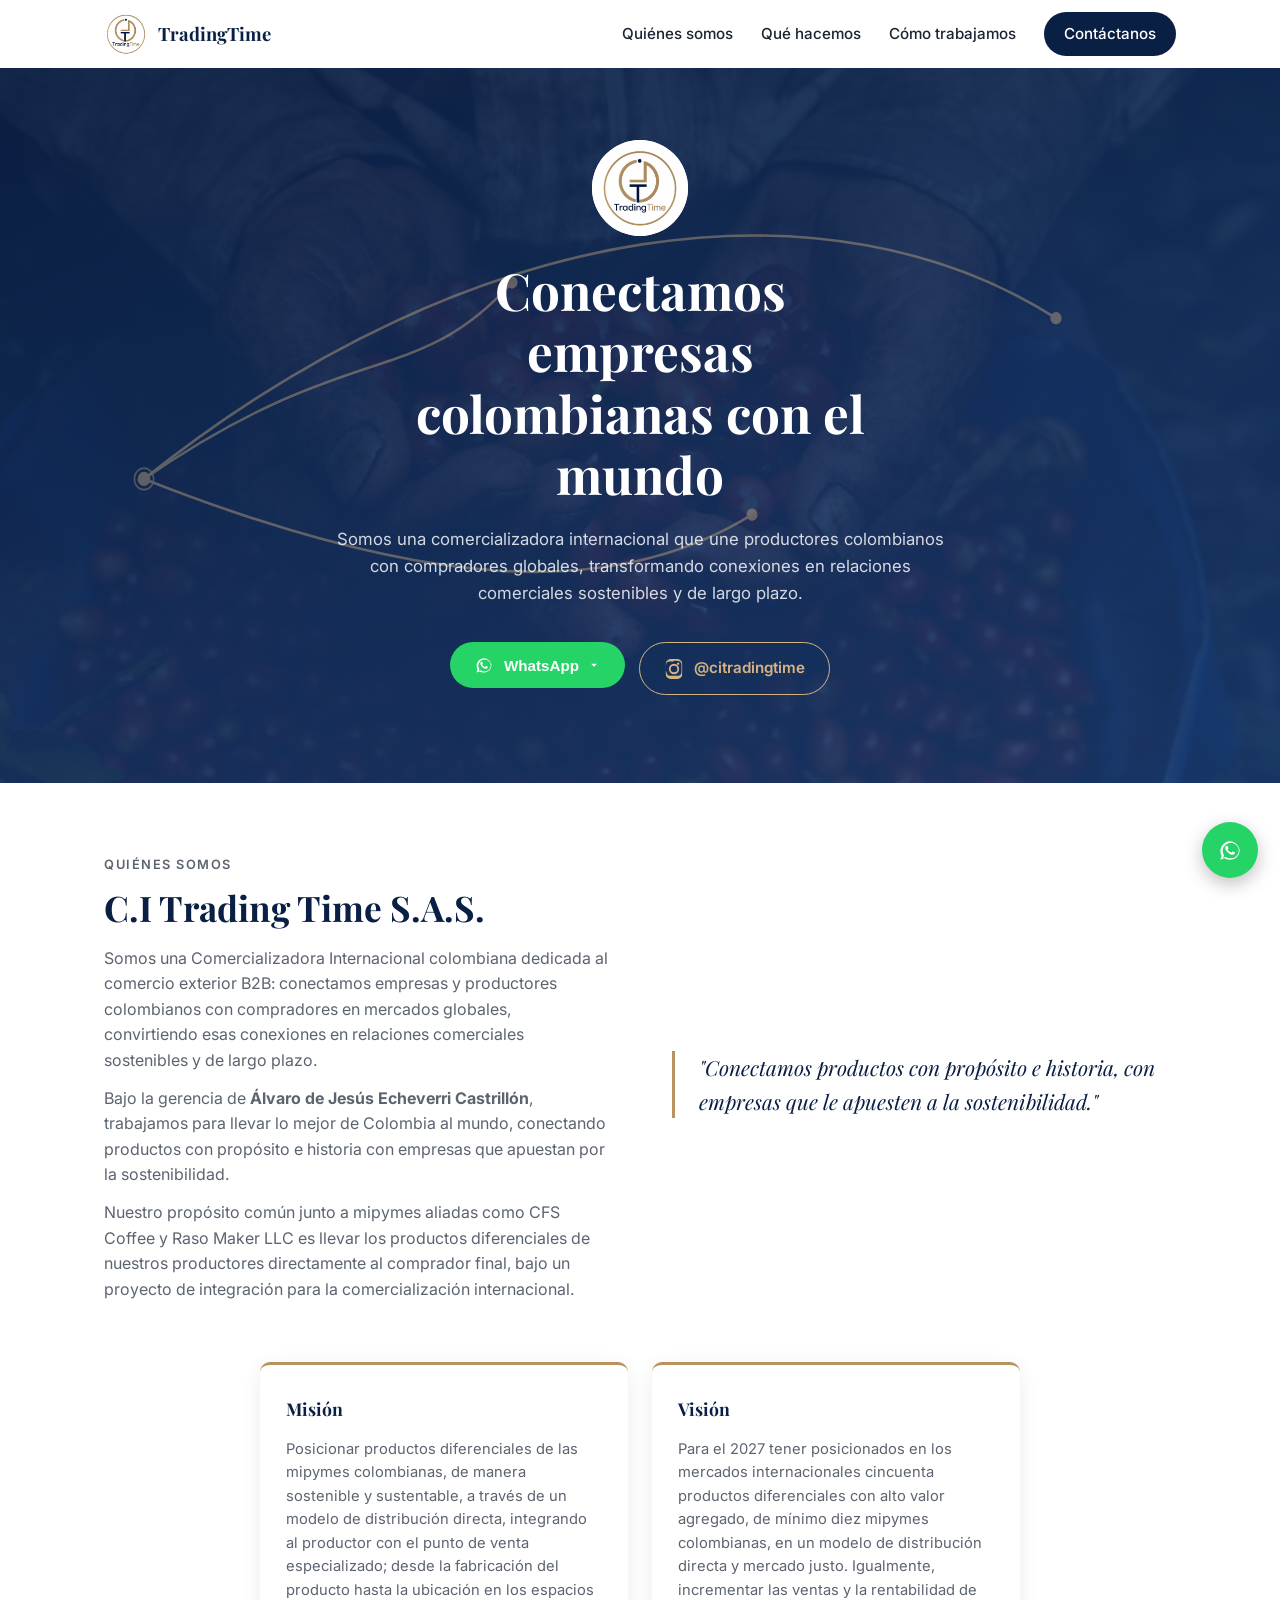
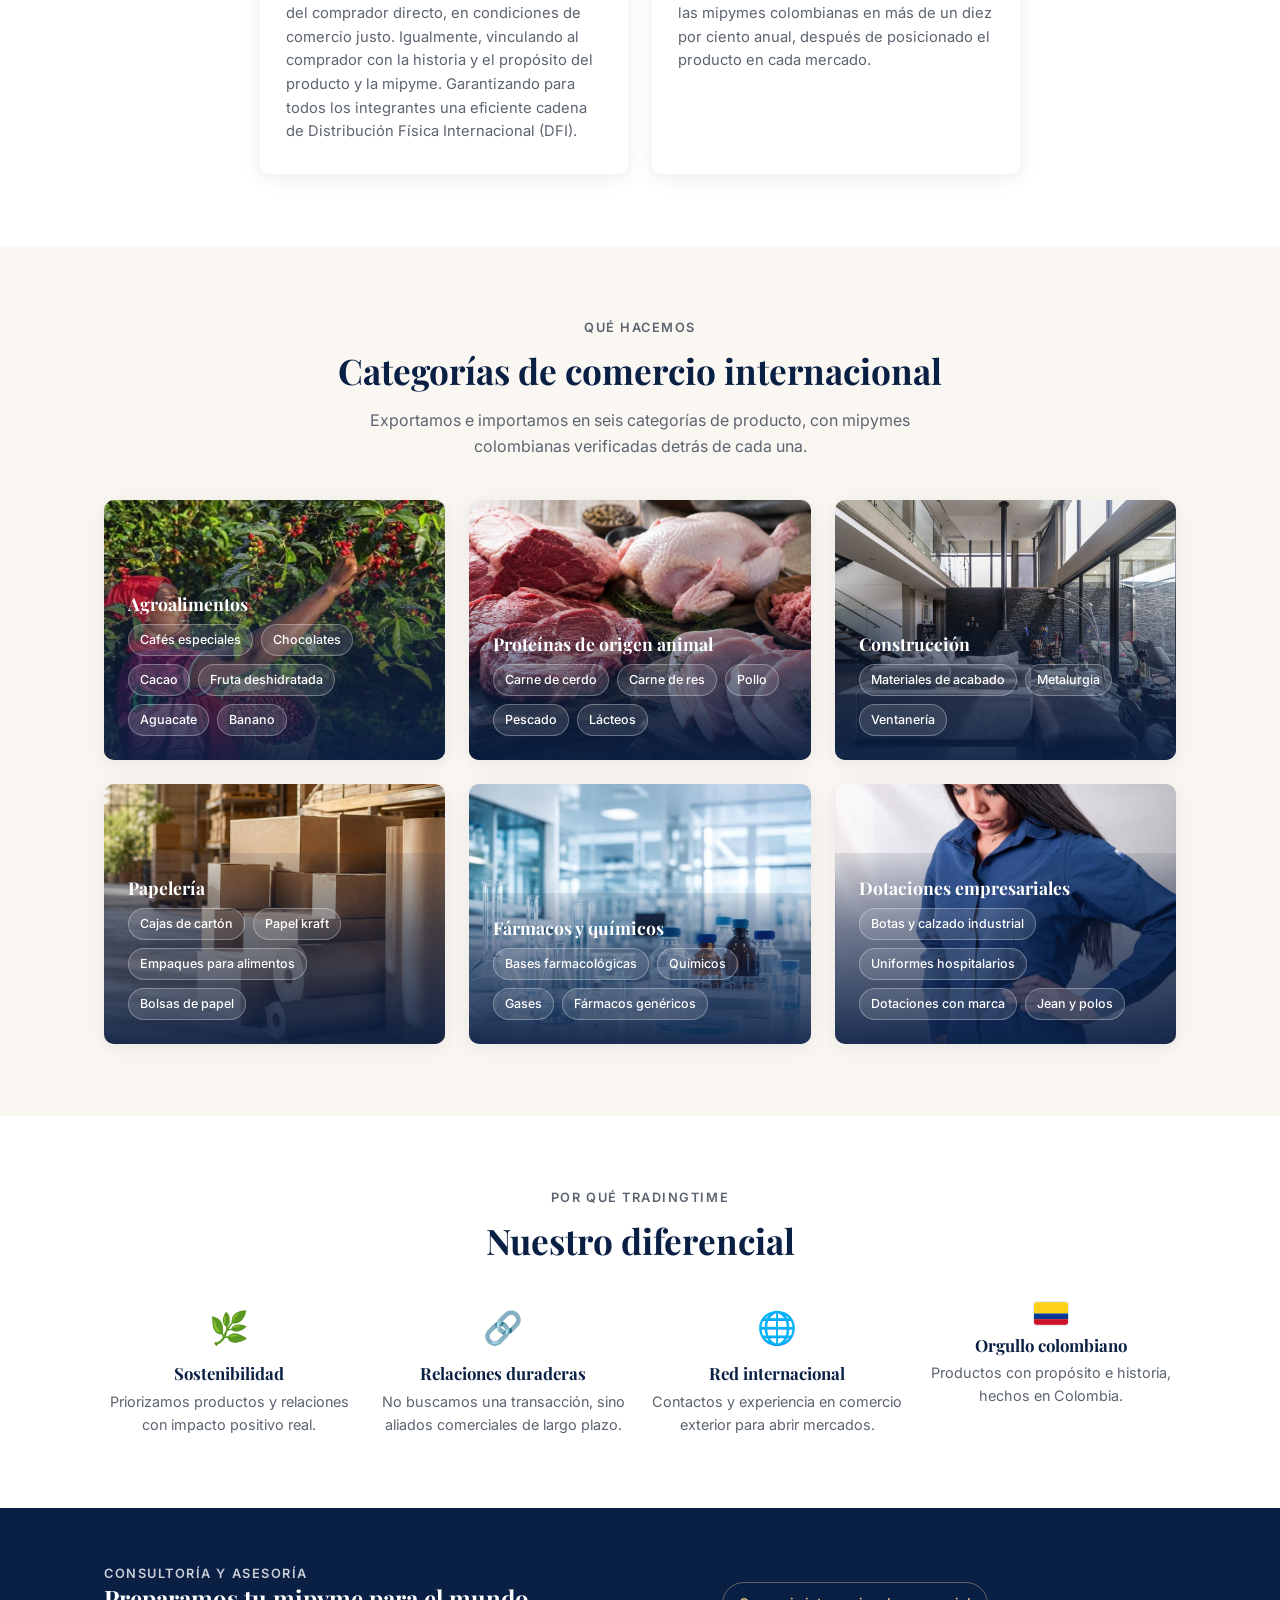
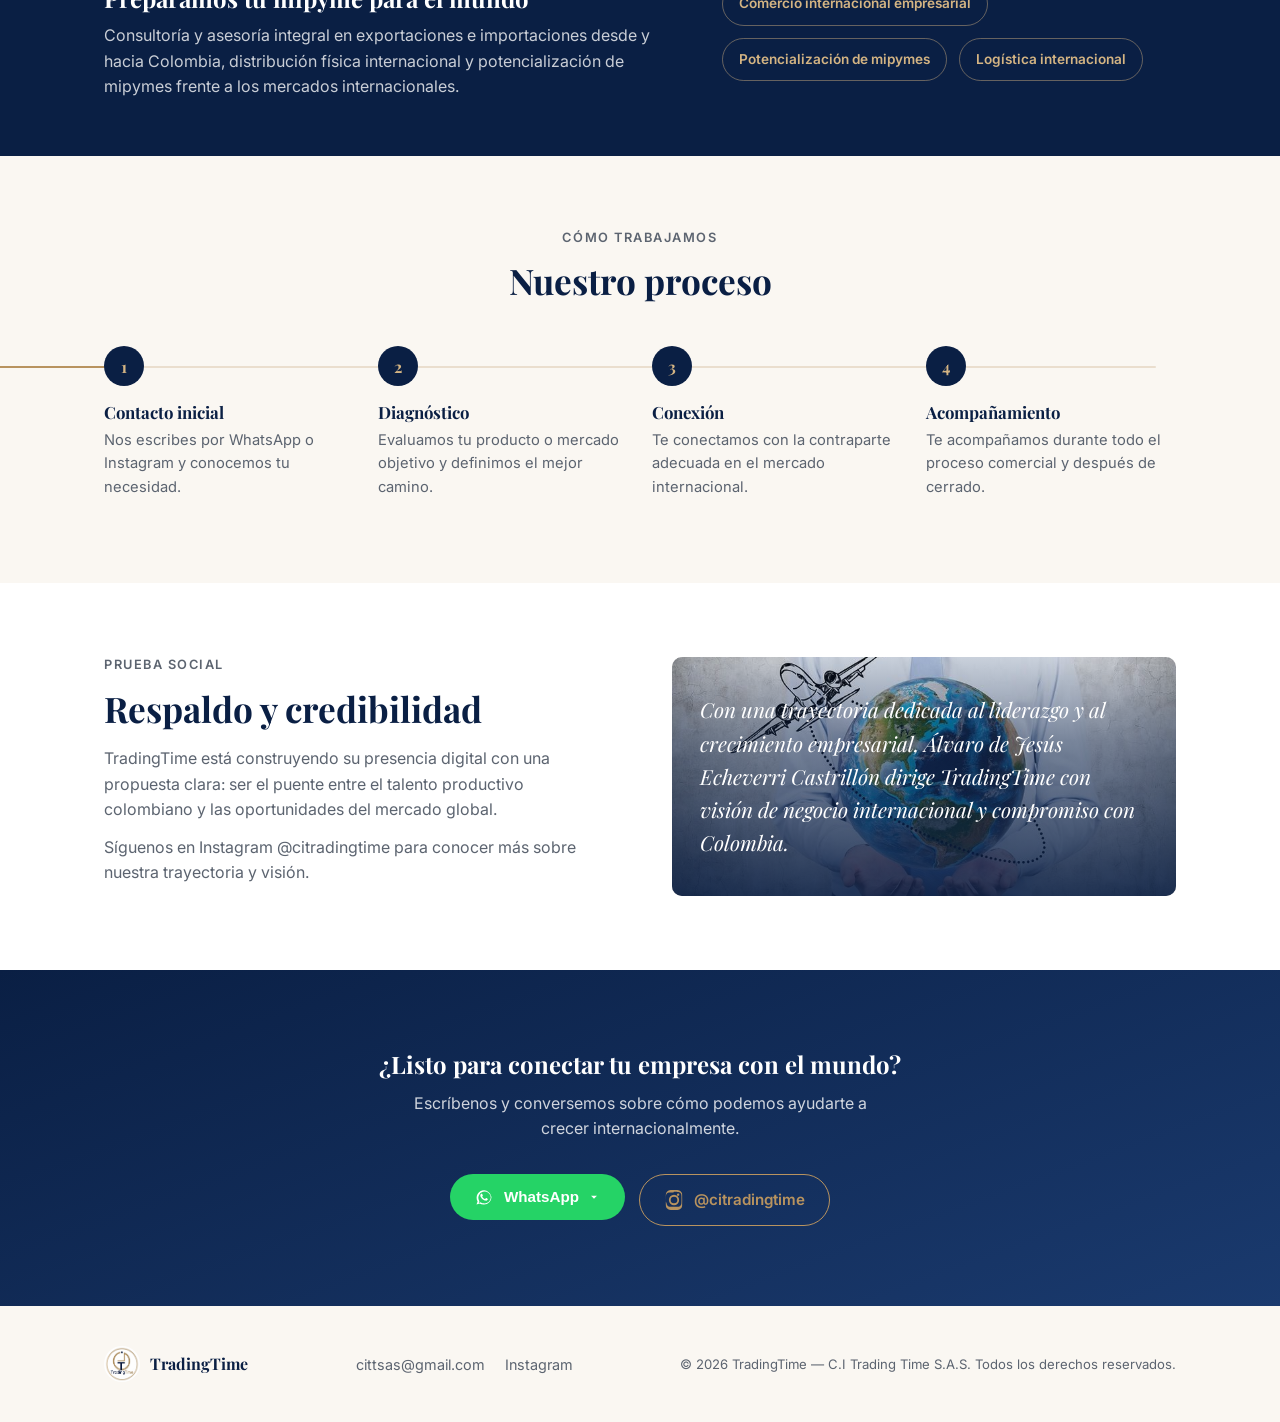
==== commit 8ab17d99: "Aplicar el menú de contacto de WhatsApp también en el hero El botón del hero seguía siendo un enlace" ====
--- a/index.html
+++ b/index.html
@@ -62,10 +62,23 @@
       <h1>Conectamos empresas colombianas con el mundo</h1>
       <p class="hero__subtitle">Somos una comercializadora internacional que une productores colombianos con compradores globales, transformando conexiones en relaciones comerciales sostenibles y de largo plazo.</p>
       <div class="cta-group" data-contact-group>
-        <a href="#" class="btn btn--whatsapp" data-channel="whatsapp" aria-label="Escríbenos por WhatsApp" target="_blank" rel="noopener">
-          <svg viewBox="0 0 24 24" width="20" height="20" fill="currentColor" aria-hidden="true"><path d="M17.6 6.32A8.86 8.86 0 0 0 12.05 4a8.94 8.94 0 0 0-7.75 13.4L3 21l3.7-1.28A8.9 8.9 0 0 0 12.05 21 8.94 8.94 0 0 0 21 12.06a8.86 8.86 0 0 0-3.4-5.74Zm-5.55 13.3a7.4 7.4 0 0 1-3.78-1.03l-.27-.16-2.24.77.75-2.2-.18-.28a7.44 7.44 0 1 1 13.8-3.9 7.45 7.45 0 0 1-8.08 6.8Zm4.08-5.56c-.22-.11-1.32-.65-1.52-.73-.2-.07-.35-.11-.5.11-.15.22-.57.73-.7.88-.13.15-.26.16-.48.05-.22-.11-.94-.35-1.79-1.11-.66-.59-1.11-1.31-1.24-1.53-.13-.22-.01-.34.1-.45.1-.1.22-.26.33-.39.11-.13.15-.22.22-.37.07-.15.04-.28-.02-.39-.06-.11-.5-1.2-.68-1.65-.18-.43-.36-.37-.5-.38h-.43c-.15 0-.39.06-.59.28-.2.22-.77.75-.77 1.84s.79 2.14.9 2.29c.11.15 1.55 2.37 3.76 3.32.53.23.94.36 1.26.47.53.17 1.01.14 1.39.09.42-.06 1.32-.54 1.5-1.06.19-.52.19-.97.13-1.06-.06-.09-.2-.15-.42-.26Z"/></svg>
-          WhatsApp
-        </a>
+        <div class="wa-picker">
+          <button type="button" class="btn btn--whatsapp wa-picker__toggle" aria-haspopup="true" aria-expanded="false">
+            <svg viewBox="0 0 24 24" width="20" height="20" fill="currentColor" aria-hidden="true"><path d="M17.6 6.32A8.86 8.86 0 0 0 12.05 4a8.94 8.94 0 0 0-7.75 13.4L3 21l3.7-1.28A8.9 8.9 0 0 0 12.05 21 8.94 8.94 0 0 0 21 12.06a8.86 8.86 0 0 0-3.4-5.74Zm-5.55 13.3a7.4 7.4 0 0 1-3.78-1.03l-.27-.16-2.24.77.75-2.2-.18-.28a7.44 7.44 0 1 1 13.8-3.9 7.45 7.45 0 0 1-8.08 6.8Zm4.08-5.56c-.22-.11-1.32-.65-1.52-.73-.2-.07-.35-.11-.5.11-.15.22-.57.73-.7.88-.13.15-.26.16-.48.05-.22-.11-.94-.35-1.79-1.11-.66-.59-1.11-1.31-1.24-1.53-.13-.22-.01-.34.1-.45.1-.1.22-.26.33-.39.11-.13.15-.22.22-.37.07-.15.04-.28-.02-.39-.06-.11-.5-1.2-.68-1.65-.18-.43-.36-.37-.5-.38h-.43c-.15 0-.39.06-.59.28-.2.22-.77.75-.77 1.84s.79 2.14.9 2.29c.11.15 1.55 2.37 3.76 3.32.53.23.94.36 1.26.47.53.17 1.01.14 1.39.09.42-.06 1.32-.54 1.5-1.06.19-.52.19-.97.13-1.06-.06-.09-.2-.15-.42-.26Z"/></svg>
+            WhatsApp
+            <svg class="wa-picker__chevron" viewBox="0 0 24 24" width="14" height="14" fill="currentColor" aria-hidden="true"><path d="M7 10l5 5 5-5z"/></svg>
+          </button>
+          <div class="wa-picker__menu" role="menu">
+            <a href="#" class="wa-picker__item" data-wa-contact="573168337106" role="menuitem" target="_blank" rel="noopener">
+              <svg viewBox="0 0 24 24" width="16" height="16" fill="currentColor" aria-hidden="true"><path d="M17.6 6.32A8.86 8.86 0 0 0 12.05 4a8.94 8.94 0 0 0-7.75 13.4L3 21l3.7-1.28A8.9 8.9 0 0 0 12.05 21 8.94 8.94 0 0 0 21 12.06a8.86 8.86 0 0 0-3.4-5.74Zm-5.55 13.3a7.4 7.4 0 0 1-3.78-1.03l-.27-.16-2.24.77.75-2.2-.18-.28a7.44 7.44 0 1 1 13.8-3.9 7.45 7.45 0 0 1-8.08 6.8Zm4.08-5.56c-.22-.11-1.32-.65-1.52-.73-.2-.07-.35-.11-.5.11-.15.22-.57.73-.7.88-.13.15-.26.16-.48.05-.22-.11-.94-.35-1.79-1.11-.66-.59-1.11-1.31-1.24-1.53-.13-.22-.01-.34.1-.45.1-.1.22-.26.33-.39.11-.13.15-.22.22-.37.07-.15.04-.28-.02-.39-.06-.11-.5-1.2-.68-1.65-.18-.43-.36-.37-.5-.38h-.43c-.15 0-.39.06-.59.28-.2.22-.77.75-.77 1.84s.79 2.14.9 2.29c.11.15 1.55 2.37 3.76 3.32.53.23.94.36 1.26.47.53.17 1.01.14 1.39.09.42-.06 1.32-.54 1.5-1.06.19-.52.19-.97.13-1.06-.06-.09-.2-.15-.42-.26Z"/></svg>
+              Álvaro Echeverri
+            </a>
+            <a href="#" class="wa-picker__item" data-wa-contact="573013566558" role="menuitem" target="_blank" rel="noopener">
+              <svg viewBox="0 0 24 24" width="16" height="16" fill="currentColor" aria-hidden="true"><path d="M17.6 6.32A8.86 8.86 0 0 0 12.05 4a8.94 8.94 0 0 0-7.75 13.4L3 21l3.7-1.28A8.9 8.9 0 0 0 12.05 21 8.94 8.94 0 0 0 21 12.06a8.86 8.86 0 0 0-3.4-5.74Zm-5.55 13.3a7.4 7.4 0 0 1-3.78-1.03l-.27-.16-2.24.77.75-2.2-.18-.28a7.44 7.44 0 1 1 13.8-3.9 7.45 7.45 0 0 1-8.08 6.8Zm4.08-5.56c-.22-.11-1.32-.65-1.52-.73-.2-.07-.35-.11-.5.11-.15.22-.57.73-.7.88-.13.15-.26.16-.48.05-.22-.11-.94-.35-1.79-1.11-.66-.59-1.11-1.31-1.24-1.53-.13-.22-.01-.34.1-.45.1-.1.22-.26.33-.39.11-.13.15-.22.22-.37.07-.15.04-.28-.02-.39-.06-.11-.5-1.2-.68-1.65-.18-.43-.36-.37-.5-.38h-.43c-.15 0-.39.06-.59.28-.2.22-.77.75-.77 1.84s.79 2.14.9 2.29c.11.15 1.55 2.37 3.76 3.32.53.23.94.36 1.26.47.53.17 1.01.14 1.39.09.42-.06 1.32-.54 1.5-1.06.19-.52.19-.97.13-1.06-.06-.09-.2-.15-.42-.26Z"/></svg>
+              Nicolás Echeverri
+            </a>
+          </div>
+        </div>
         <a href="https://www.instagram.com/citradingtime" class="btn btn--instagram" aria-label="Síguenos en Instagram @citradingtime" target="_blank" rel="noopener">
           <svg viewBox="0 0 24 24" width="20" height="20" fill="currentColor" aria-hidden="true"><path d="M12 2.2c2.7 0 3 .01 4.1.06 1.1.05 1.8.22 2.2.36.55.22.95.47 1.37.89.42.42.67.82.89 1.37.15.4.32 1.1.36 2.2.05 1.1.06 1.5.06 4.1s-.01 3-.06 4.1c-.05 1.1-.22 1.8-.36 2.2-.22.55-.47.95-.89 1.37-.42.42-.82.67-1.37.89-.4.15-1.1.32-2.2.36-1.1.05-1.5.06-4.1.06s-3-.01-4.1-.06c-1.1-.05-1.8-.22-2.2-.36-.55-.22-.95-.47-1.37-.89a3.66 3.66 0 0 1-.89-1.37c-.15-.4-.32-1.1-.36-2.2C2.2 15 2.2 14.7 2.2 12s.01-3 .06-4.1c.05-1.1.22-1.8.36-2.2.22-.55.47-.95.89-1.37.42-.42.82-.67 1.37-.89.4-.15 1.1-.32 2.2-.36 1.1-.05 1.5-.06 4.1-.06M12 0C9.36 0 9.03.01 7.98.06c-1.05.05-1.77.22-2.4.47-.65.25-1.2.6-1.75 1.14A4.8 4.8 0 0 0 2.7 3.42c-.25.63-.42 1.35-.47 2.4C2.18 6.87 2.17 7.2 2.17 12s.01 5.13.06 6.18c.05 1.05.22 1.77.47 2.4.25.65.6 1.2 1.14 1.75.54.54 1.1.89 1.75 1.14.63.25 1.35.42 2.4.47C9.03 23.99 9.36 24 12 24s2.97-.01 4.02-.06c1.05-.05 1.77-.22 2.4-.47.65-.25 1.2-.6 1.75-1.14.54-.54.89-1.1 1.14-1.75.25-.63.42-1.35.47-2.4.05-1.05.06-1.38.06-6.18s-.01-5.13-.06-6.18c-.05-1.05-.22-1.77-.47-2.4a4.8 4.8 0 0 0-1.14-1.75A4.8 4.8 0 0 0 18.4.53c-.63-.25-1.35-.42-2.4-.47C14.97.01 14.64 0 12 0Zm0 5.84A6.16 6.16 0 1 0 12 18.16 6.16 6.16 0 0 0 12 5.84Zm0 10.16a4 4 0 1 1 0-8 4 4 0 0 1 0 8Zm6.4-10.4a1.44 1.44 0 1 1-2.88 0 1.44 1.44 0 0 1 2.88 0Z"/></svg>
           @citradingtime
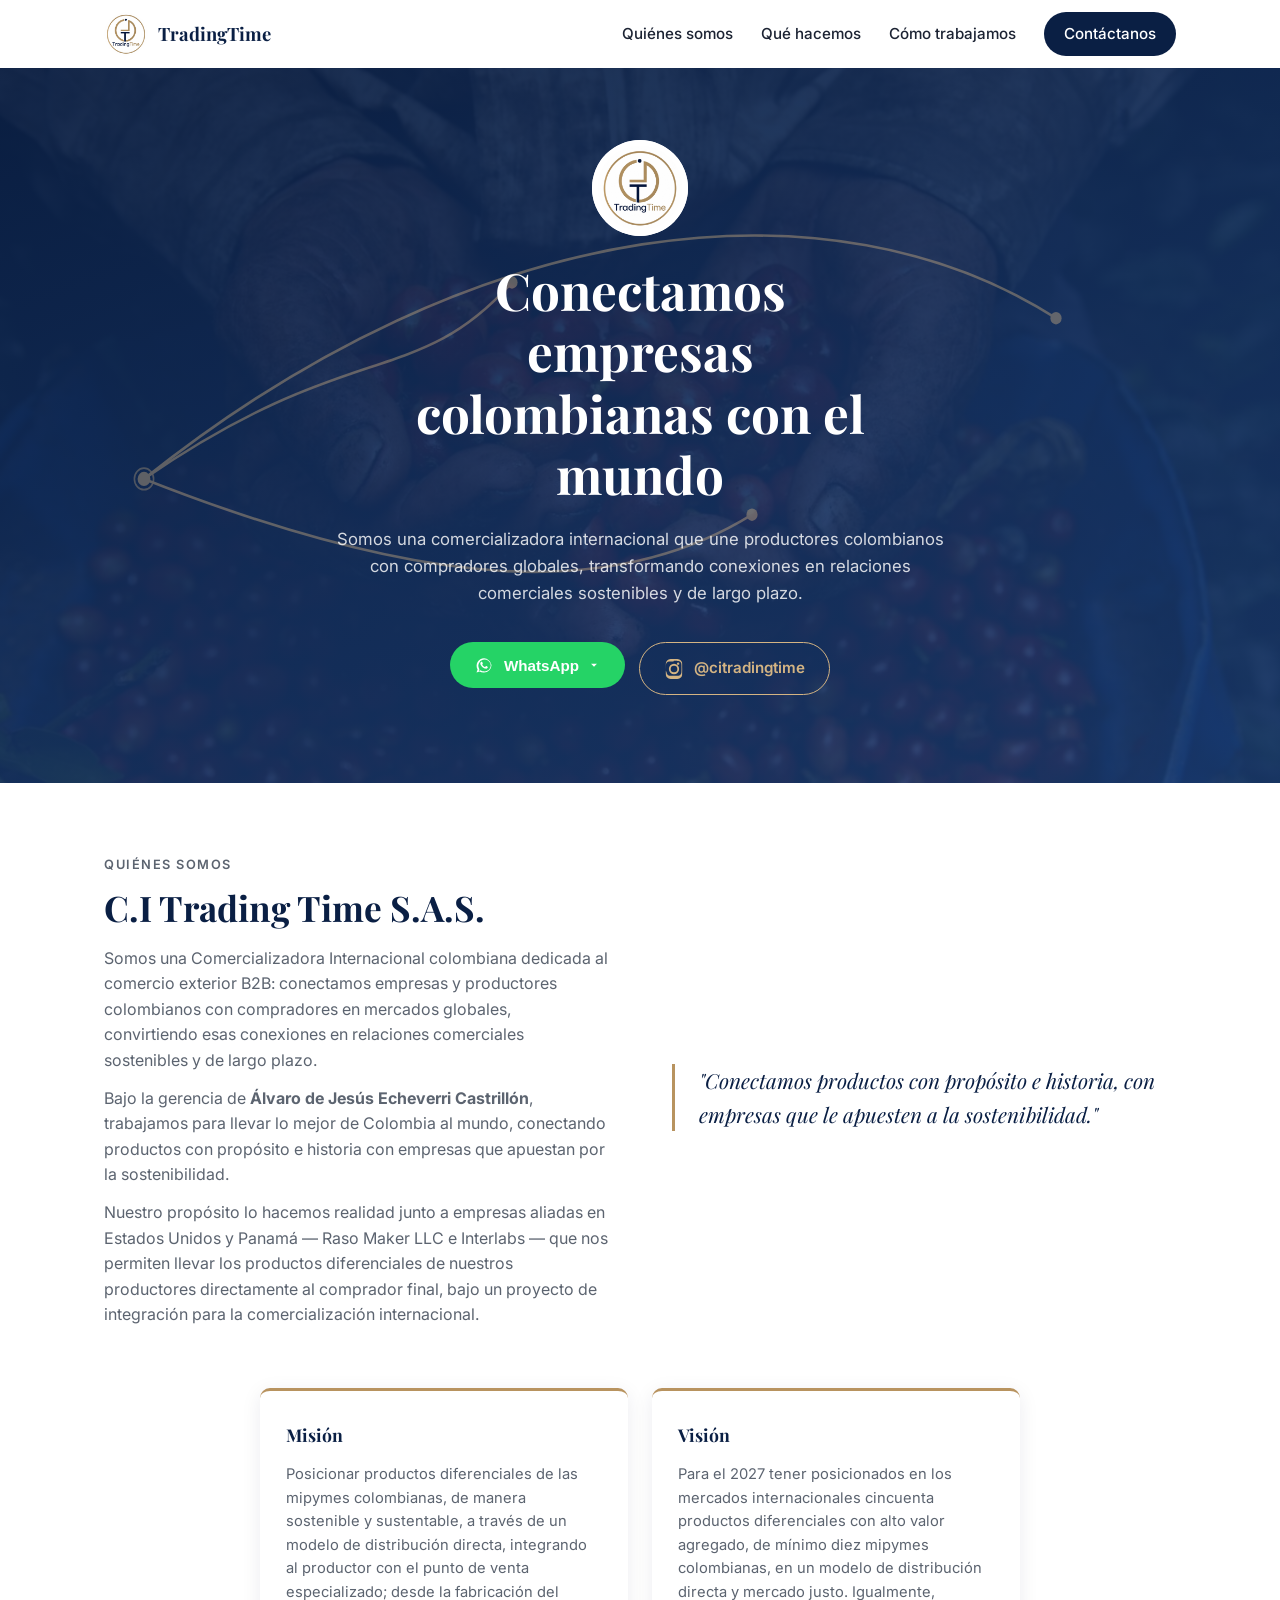
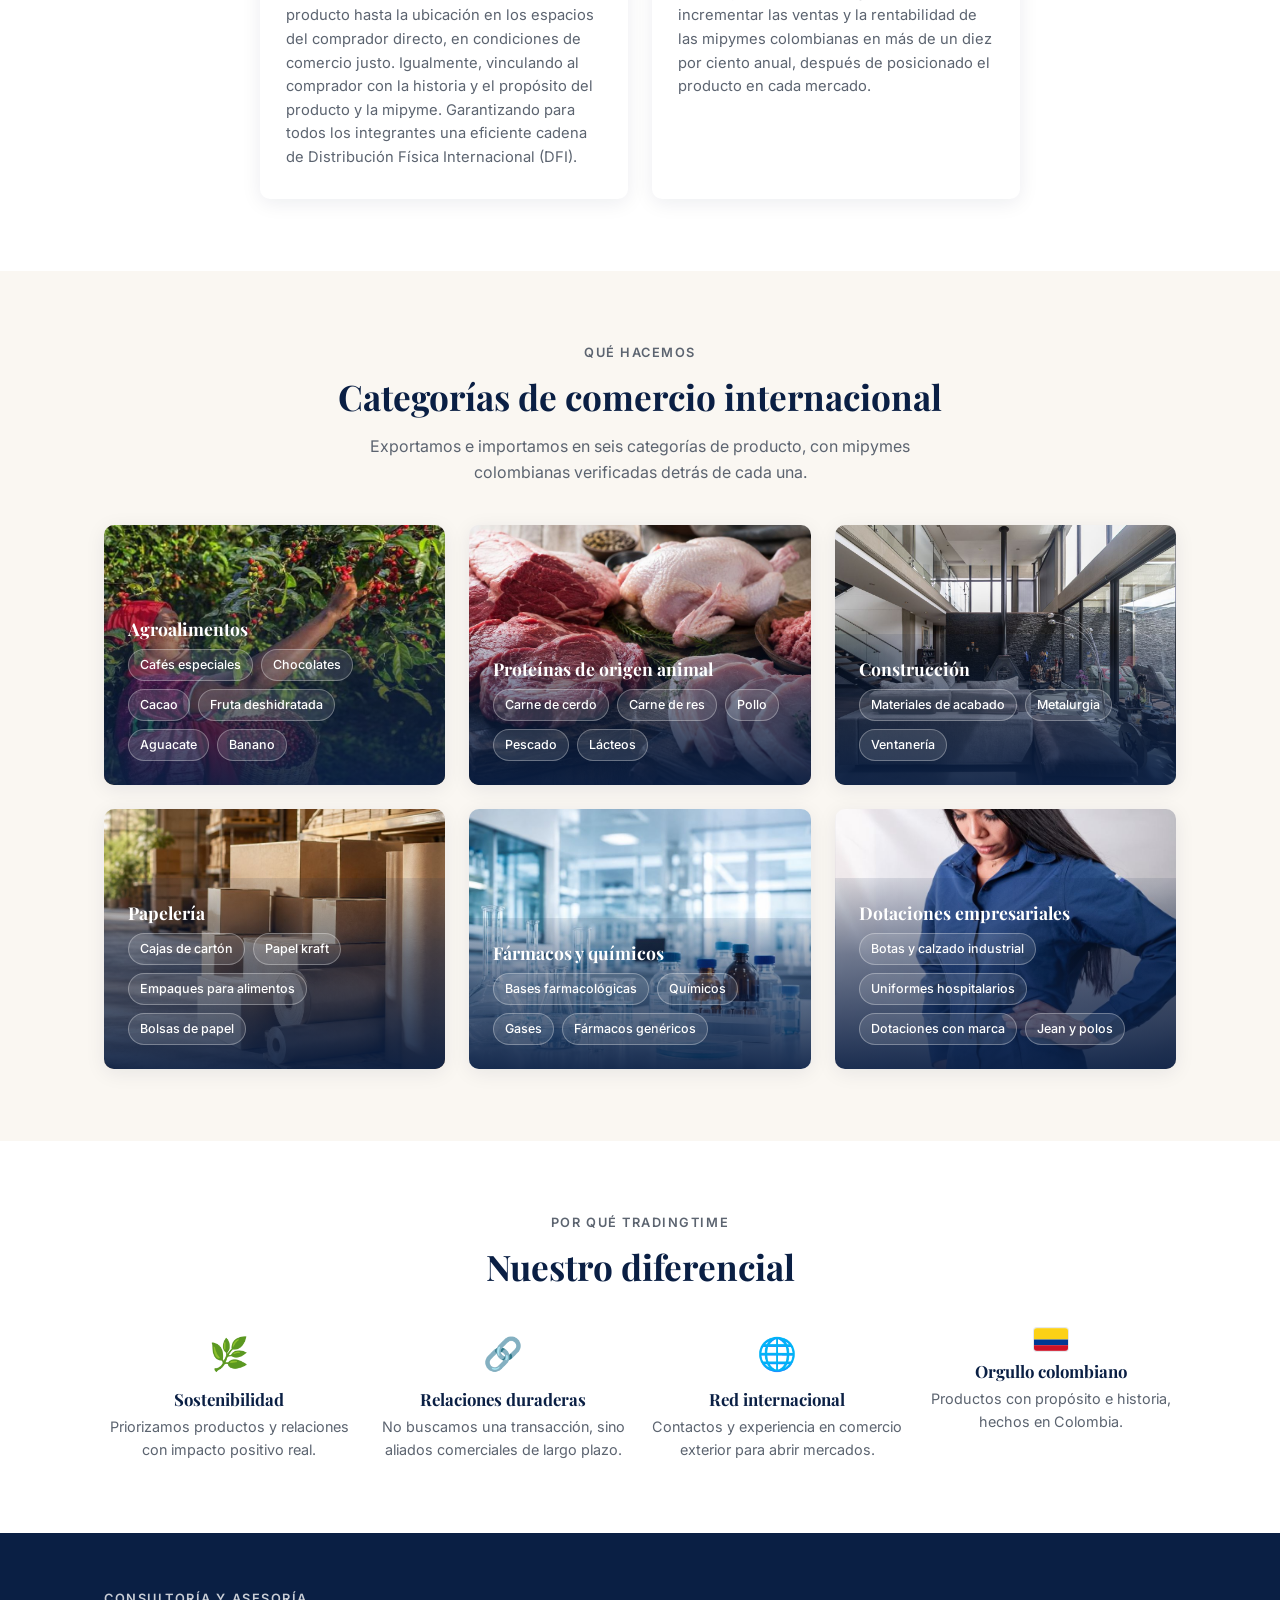
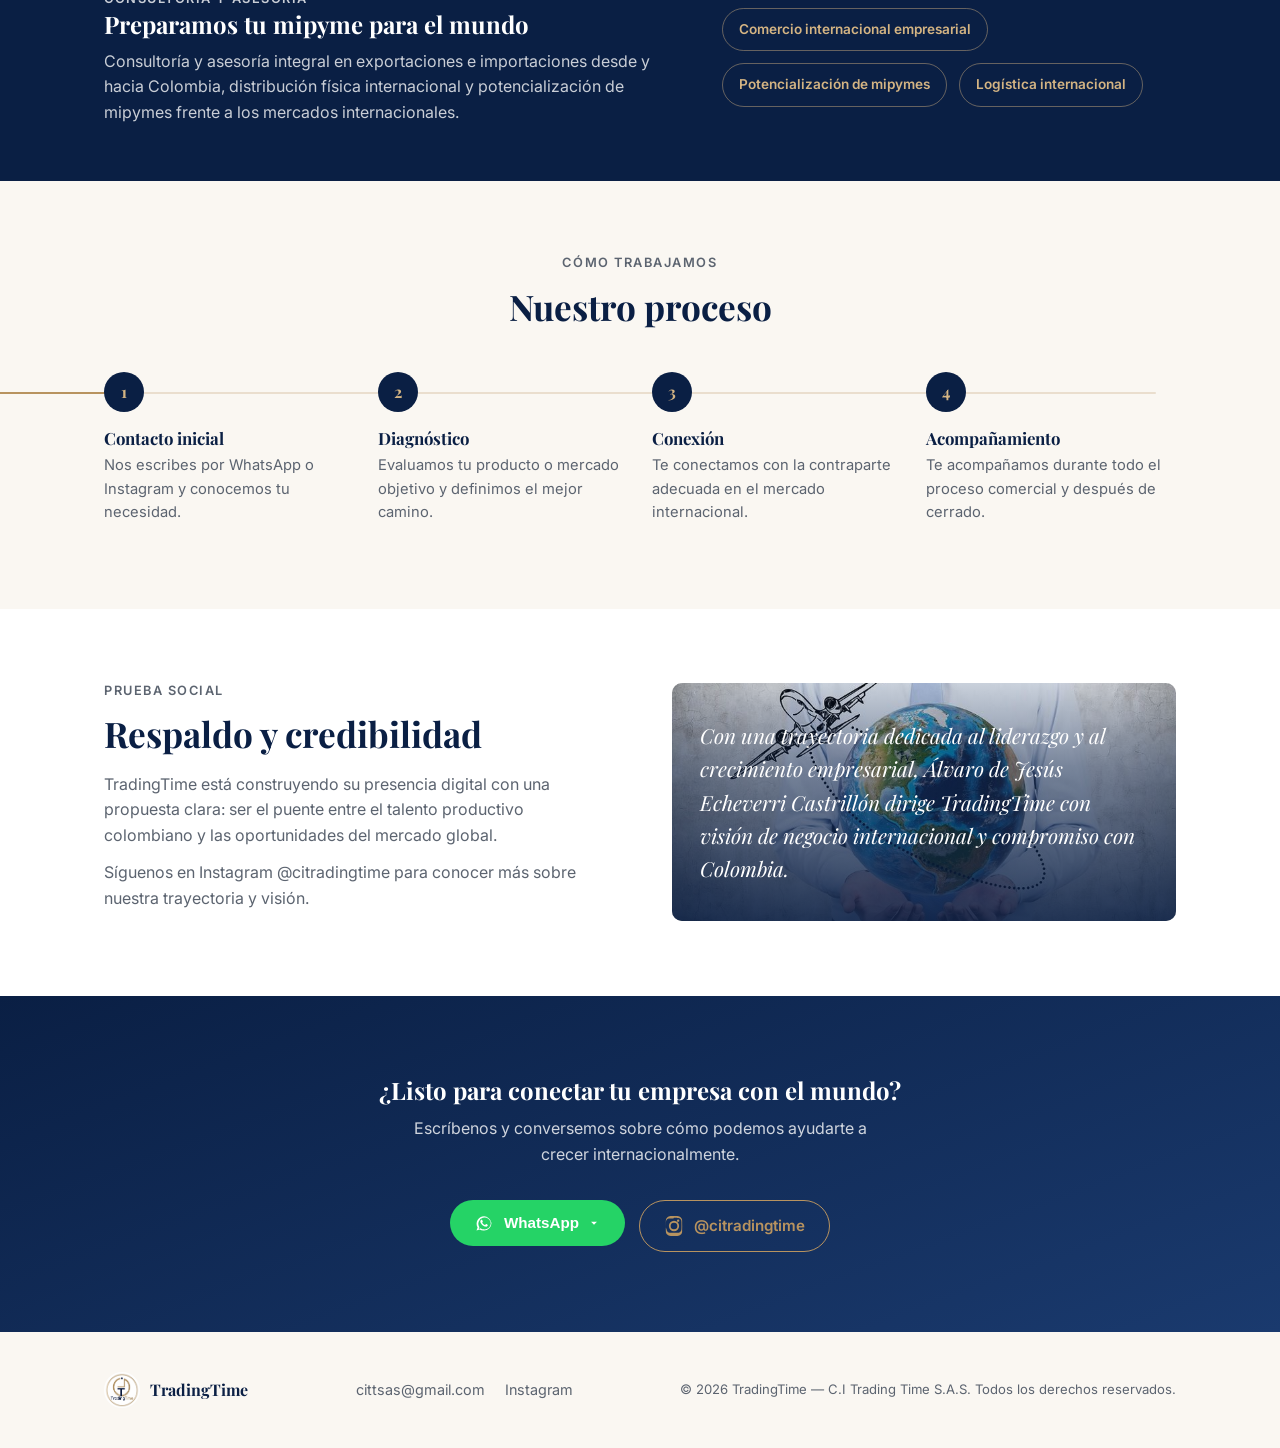
==== commit fce987e9: "Corregir párrafo de aliados internacionales en Quiénes somos Ya no describe a CFS Coffee y Raso Make" ====
--- a/index.html
+++ b/index.html
@@ -94,7 +94,7 @@
         <h2>C.I Trading Time S.A.S.</h2>
         <p>Somos una Comercializadora Internacional colombiana dedicada al comercio exterior B2B: conectamos empresas y productores colombianos con compradores en mercados globales, convirtiendo esas conexiones en relaciones comerciales sostenibles y de largo plazo.</p>
         <p>Bajo la gerencia de <strong>Álvaro de Jesús Echeverri Castrillón</strong>, trabajamos para llevar lo mejor de Colombia al mundo, conectando productos con propósito e historia con empresas que apuestan por la sostenibilidad.</p>
-        <p>Nuestro propósito común junto a mipymes aliadas como CFS Coffee y Raso Maker LLC es llevar los productos diferenciales de nuestros productores directamente al comprador final, bajo un proyecto de integración para la comercialización internacional.</p>
+        <p>Nuestro propósito lo hacemos realidad junto a empresas aliadas en Estados Unidos y Panamá — Raso Maker LLC e Interlabs — que nos permiten llevar los productos diferenciales de nuestros productores directamente al comprador final, bajo un proyecto de integración para la comercialización internacional.</p>
       </div>
       <blockquote class="quote" data-reveal>
         "Conectamos productos con propósito e historia, con empresas que le apuesten a la sostenibilidad."
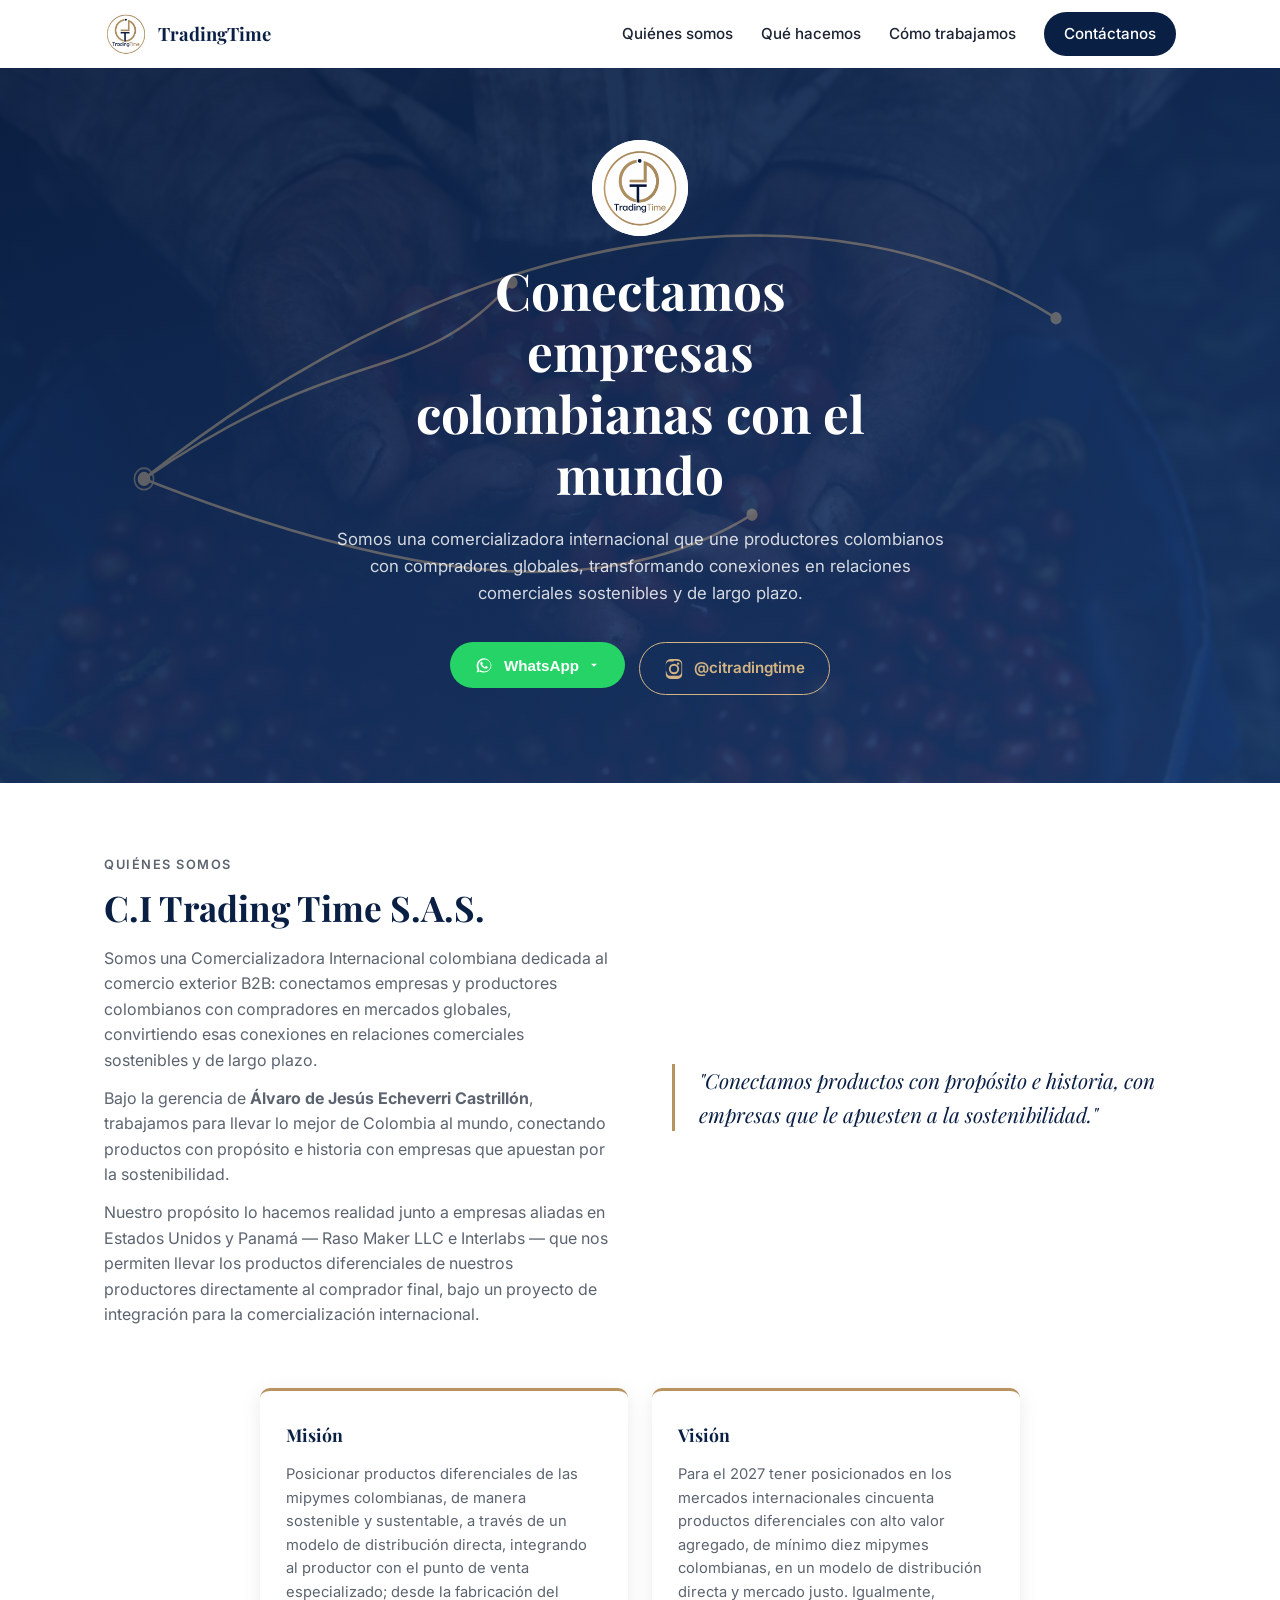
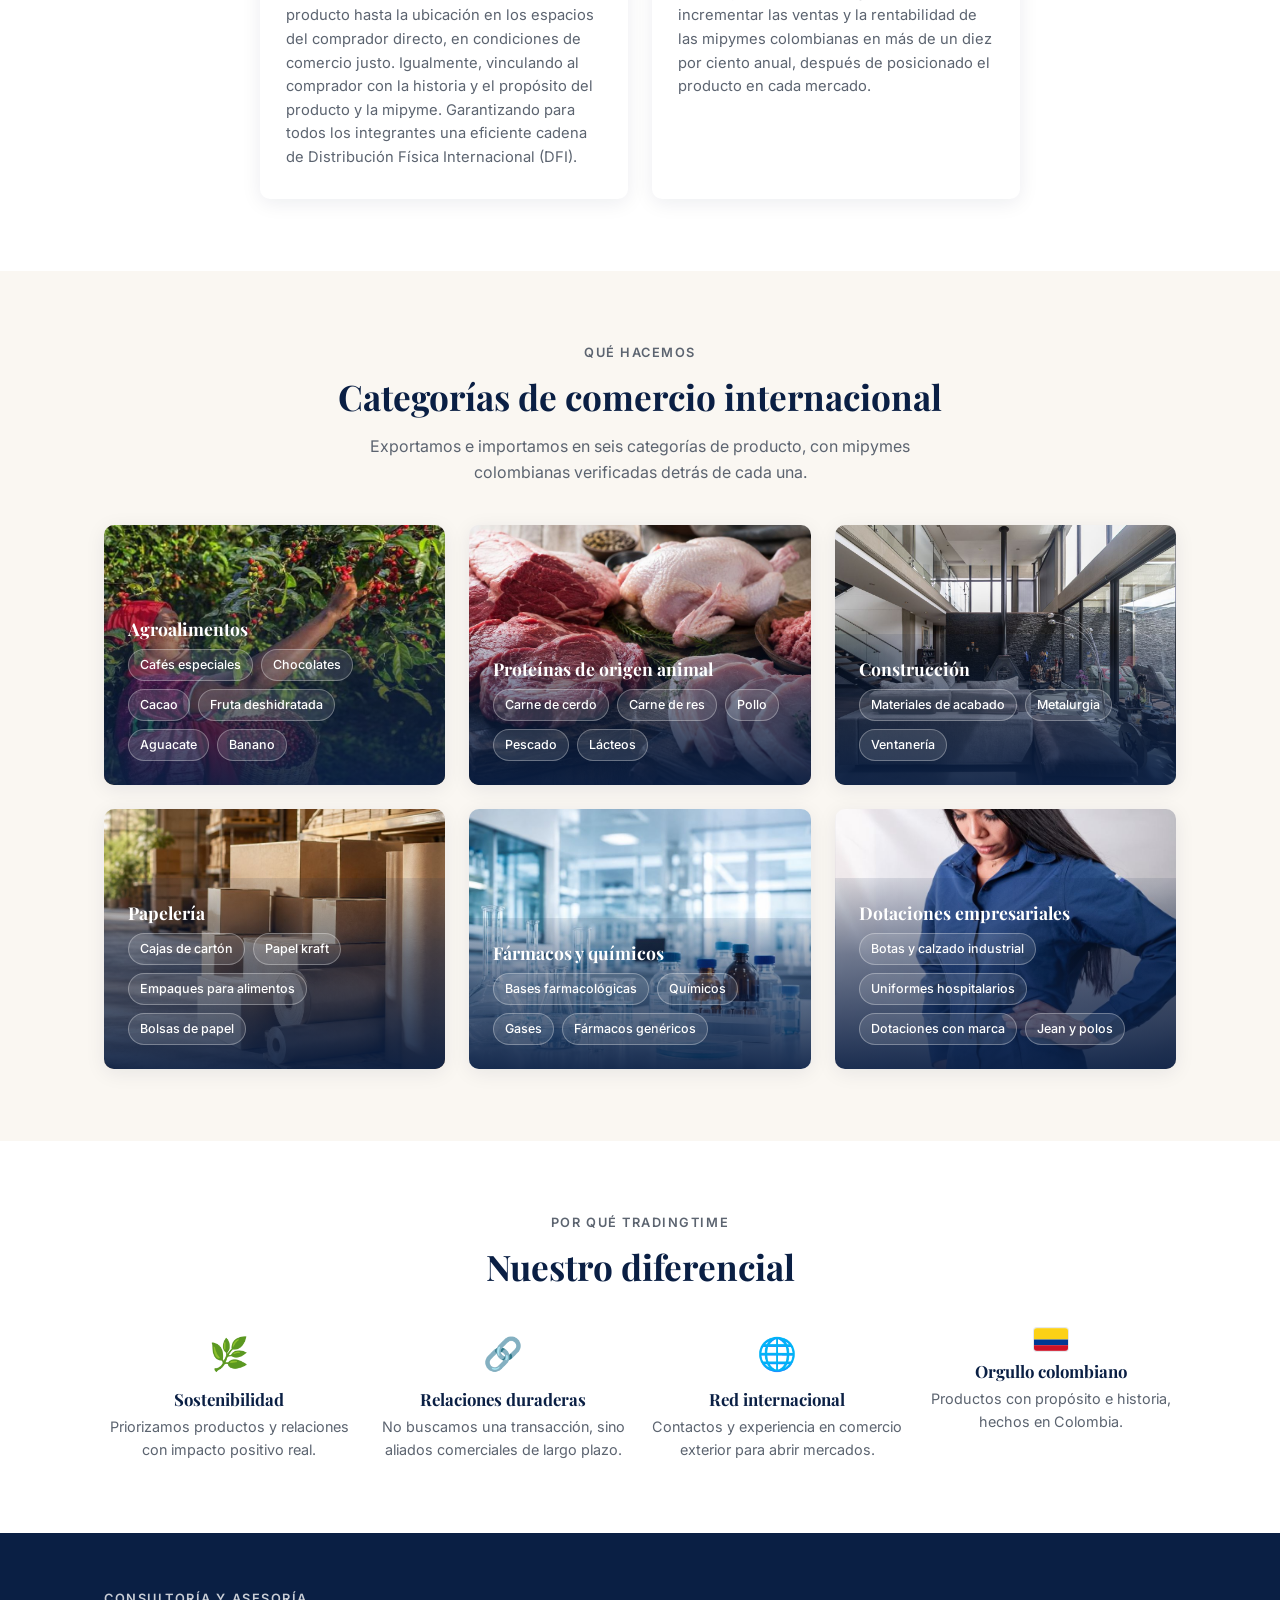
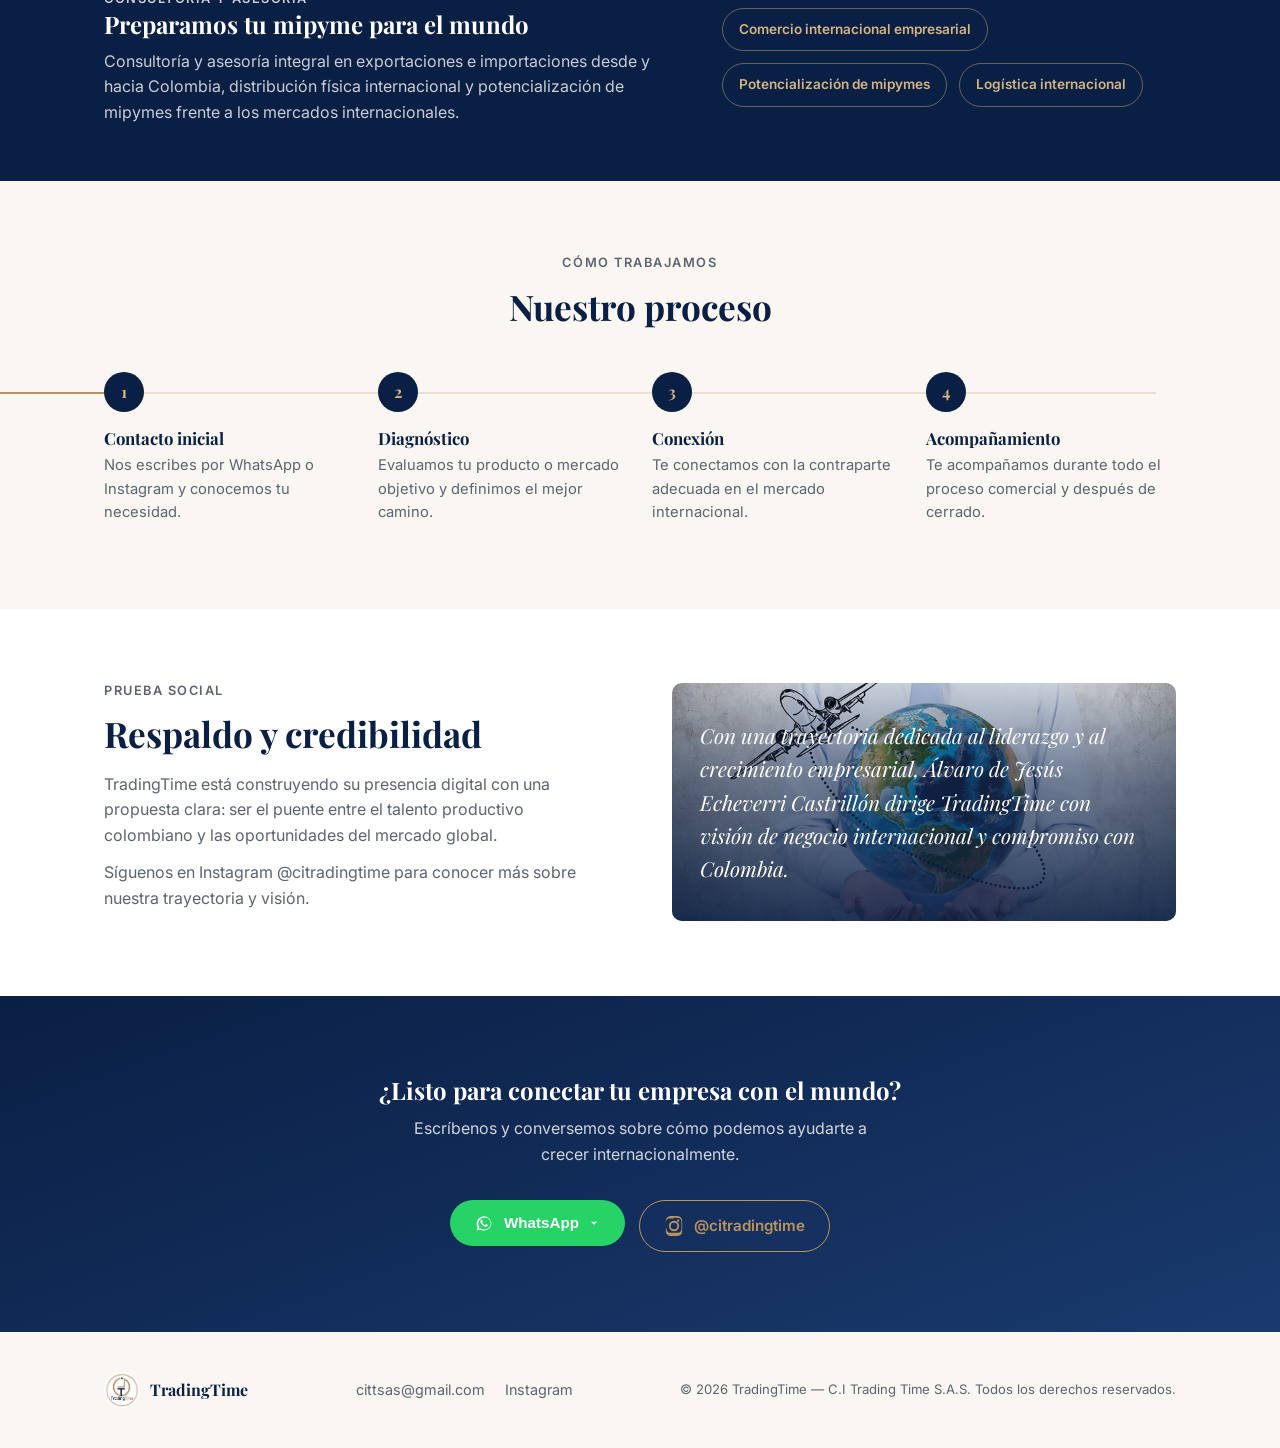
==== commit 774cffbd: "Usar el logo como imagen de vista previa al compartir el link Reemplaza la foto de café por el logo " ====
--- a/index.html
+++ b/index.html
@@ -7,7 +7,8 @@
 <meta name="description" content="C.I Trading Time S.A.S. — Comercializadora internacional que conecta productores colombianos con compradores globales, bajo un enfoque de sostenibilidad y relaciones comerciales duraderas.">
 <meta property="og:title" content="TradingTime | Conectamos empresas colombianas con el mundo">
 <meta property="og:description" content="Comercializadora internacional B2B. Exportaciones, importaciones y alianzas comerciales sostenibles.">
-<meta property="og:image" content="assets/gallery/coffee-harvest-hands.jpg">
+<meta property="og:image" content="https://www.citradingtime.com/assets/logo.jpeg">
+<meta property="og:url" content="https://www.citradingtime.com/">
 <meta property="og:type" content="website">
 <link rel="icon" type="image/jpeg" href="assets/logo.jpeg">
 <link rel="preconnect" href="https://fonts.googleapis.com">
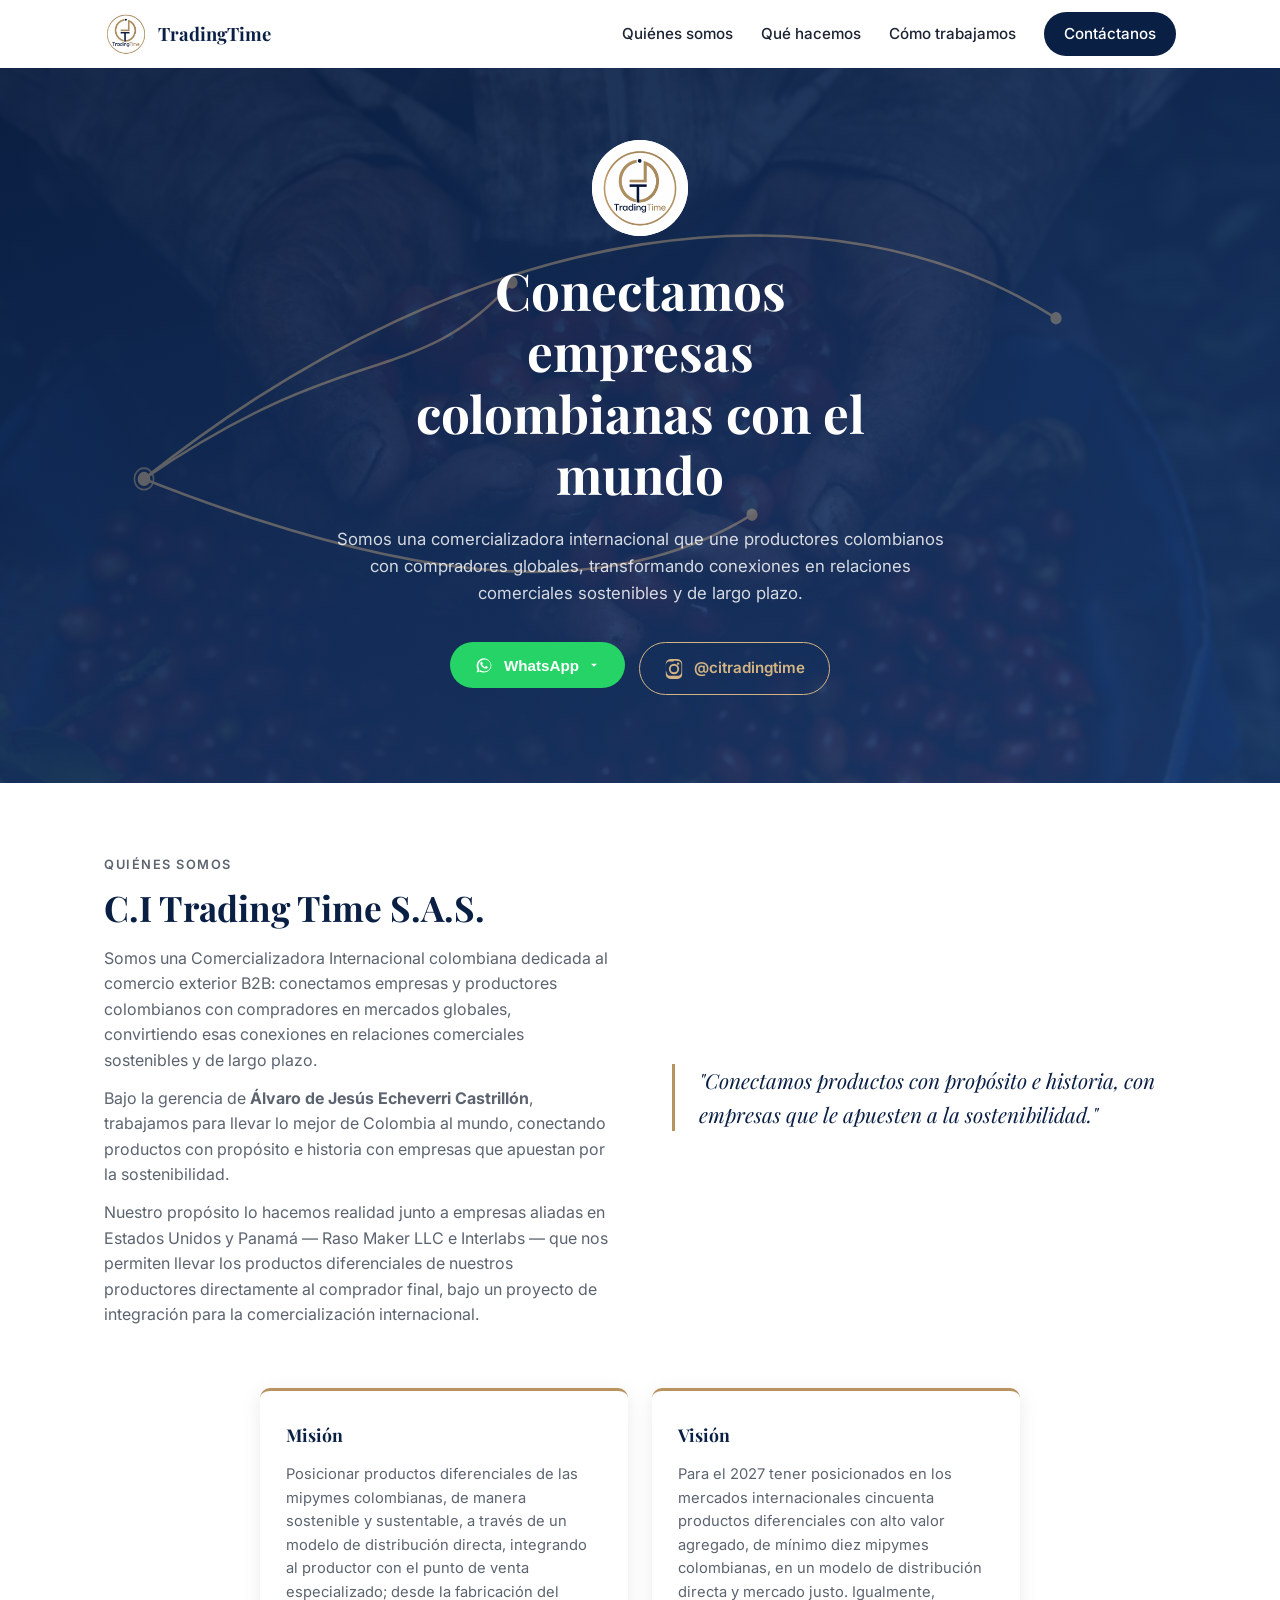
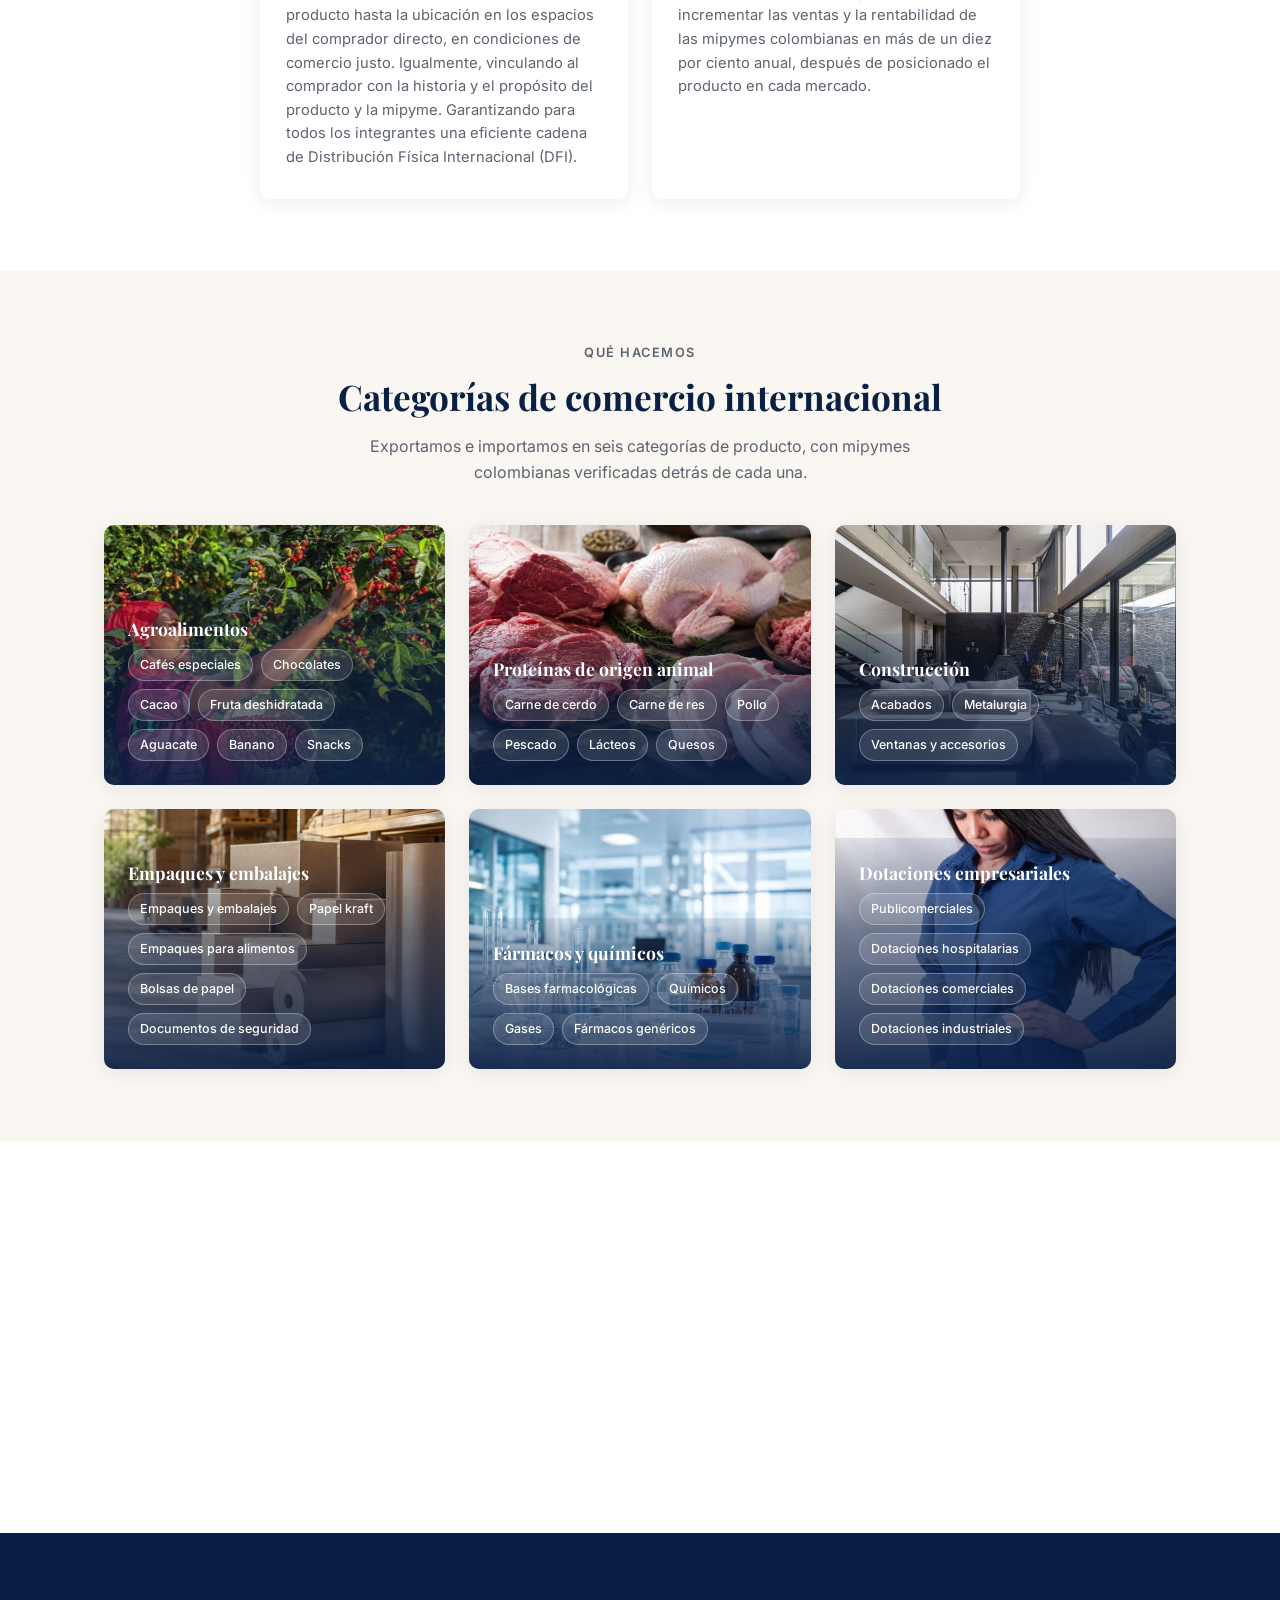
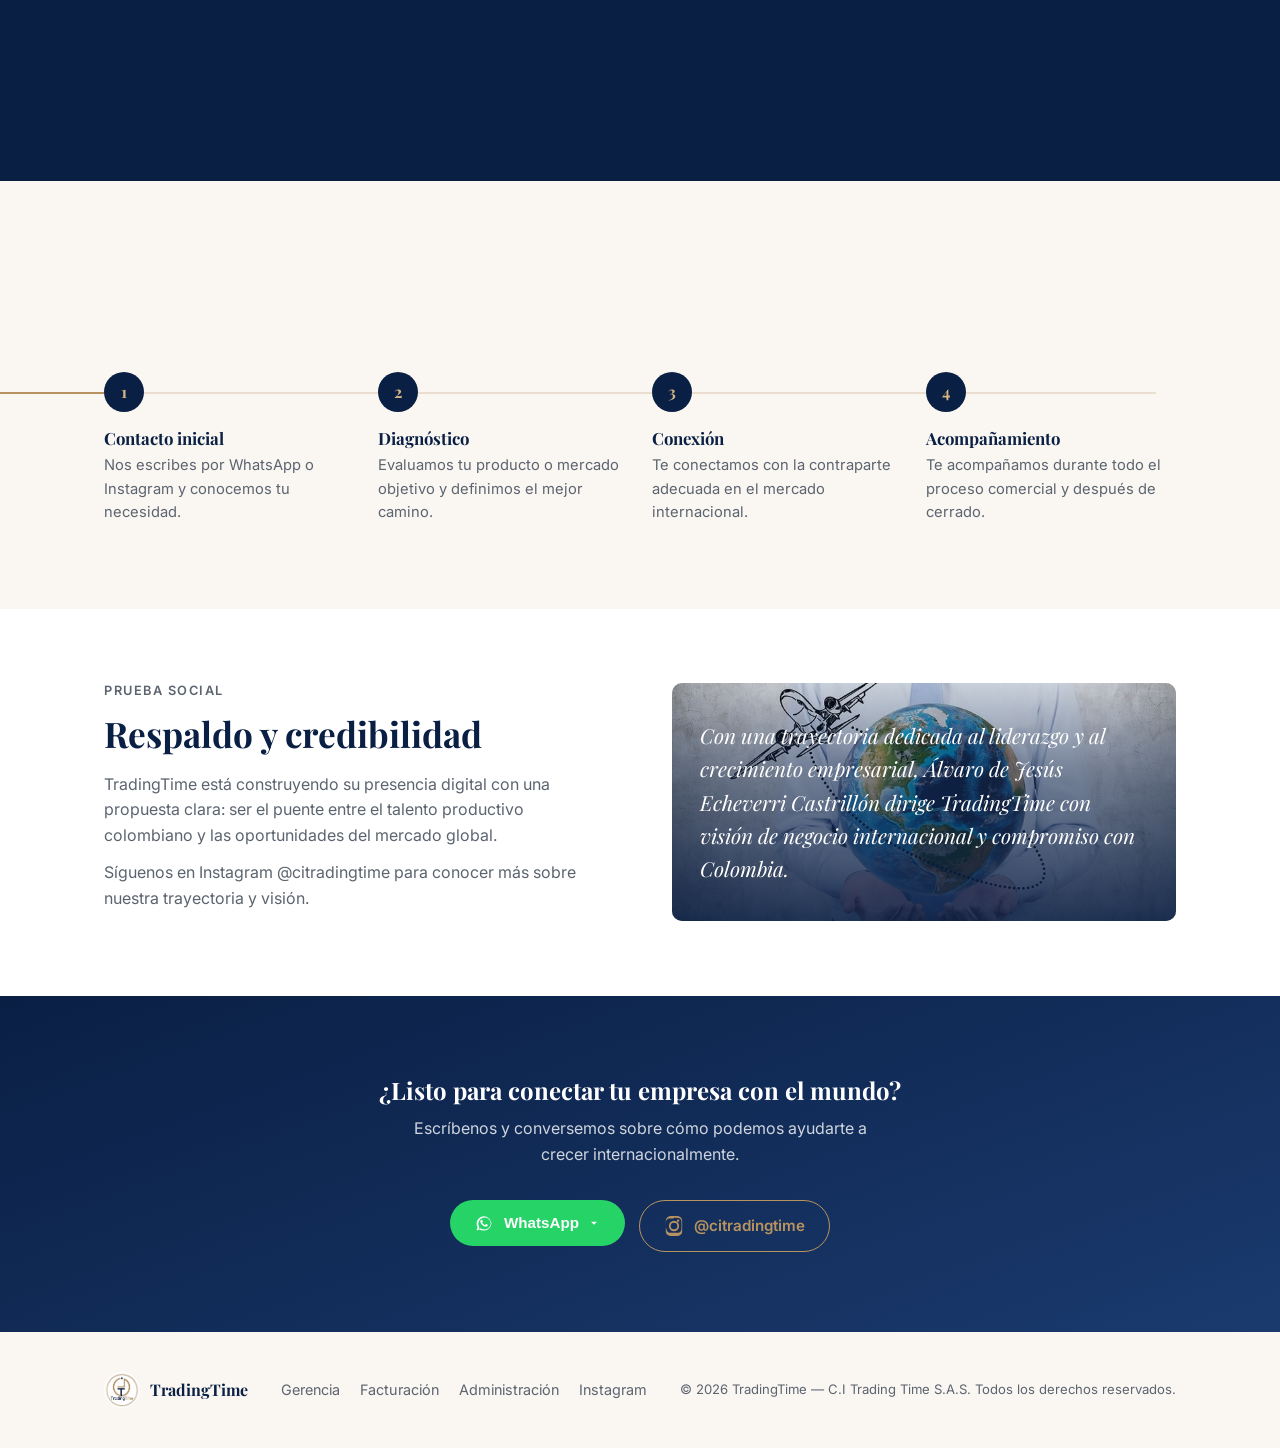
==== commit 0692d6a7: "Correos corporativos en el footer y ajustes de categorías - Footer: Gerencia, Facturación y Administ" ====
--- a/index.html
+++ b/index.html
@@ -127,7 +127,7 @@
           <div class="card--photo__overlay">
             <h3>Agroalimentos</h3>
             <div class="tags">
-              <span>Cafés especiales</span><span>Chocolates</span><span>Cacao</span><span>Fruta deshidratada</span><span>Aguacate</span><span>Banano</span>
+              <span>Cafés especiales</span><span>Chocolates</span><span>Cacao</span><span>Fruta deshidratada</span><span>Aguacate</span><span>Banano</span><span>Snacks</span>
             </div>
           </div>
         </article>
@@ -135,7 +135,7 @@
           <div class="card--photo__overlay">
             <h3>Proteínas de origen animal</h3>
             <div class="tags">
-              <span>Carne de cerdo</span><span>Carne de res</span><span>Pollo</span><span>Pescado</span><span>Lácteos</span>
+              <span>Carne de cerdo</span><span>Carne de res</span><span>Pollo</span><span>Pescado</span><span>Lácteos</span><span>Quesos</span>
             </div>
           </div>
         </article>
@@ -143,15 +143,15 @@
           <div class="card--photo__overlay">
             <h3>Construcción</h3>
             <div class="tags">
-              <span>Materiales de acabado</span><span>Metalurgia</span><span>Ventanería</span>
+              <span>Acabados</span><span>Metalurgia</span><span>Ventanas y accesorios</span>
             </div>
           </div>
         </article>
         <article class="card card--photo" data-reveal style="background-image:url('assets/gallery/papeleria.jpg')">
           <div class="card--photo__overlay">
-            <h3>Papelería</h3>
-            <div class="tags">
-              <span>Cajas de cartón</span><span>Papel kraft</span><span>Empaques para alimentos</span><span>Bolsas de papel</span>
+            <h3>Empaques y embalajes</h3>
+            <div class="tags">
+              <span>Empaques y embalajes</span><span>Papel kraft</span><span>Empaques para alimentos</span><span>Bolsas de papel</span><span>Documentos de seguridad</span>
             </div>
           </div>
         </article>
@@ -167,7 +167,7 @@
           <div class="card--photo__overlay">
             <h3>Dotaciones empresariales</h3>
             <div class="tags">
-              <span>Botas y calzado industrial</span><span>Uniformes hospitalarios</span><span>Dotaciones con marca</span><span>Jean y polos</span>
+              <span>Publicomerciales</span><span>Dotaciones hospitalarias</span><span>Dotaciones comerciales</span><span>Dotaciones industriales</span>
             </div>
           </div>
         </article>
@@ -358,7 +358,9 @@
       <span>TradingTime</span>
     </div>
     <div class="footer__contact">
-      <a href="mailto:cittsas@gmail.com">cittsas@gmail.com</a>
+      <a href="mailto:Gerencia@citradingtime.com">Gerencia</a>
+      <a href="mailto:Facturacion@citradingtime.com">Facturación</a>
+      <a href="mailto:Administracion@citradingtime.com">Administración</a>
       <a href="https://www.instagram.com/citradingtime" target="_blank" rel="noopener">Instagram</a>
     </div>
     <p class="footer__copy">© <span id="year"></span> TradingTime — C.I Trading Time S.A.S. Todos los derechos reservados.</p>
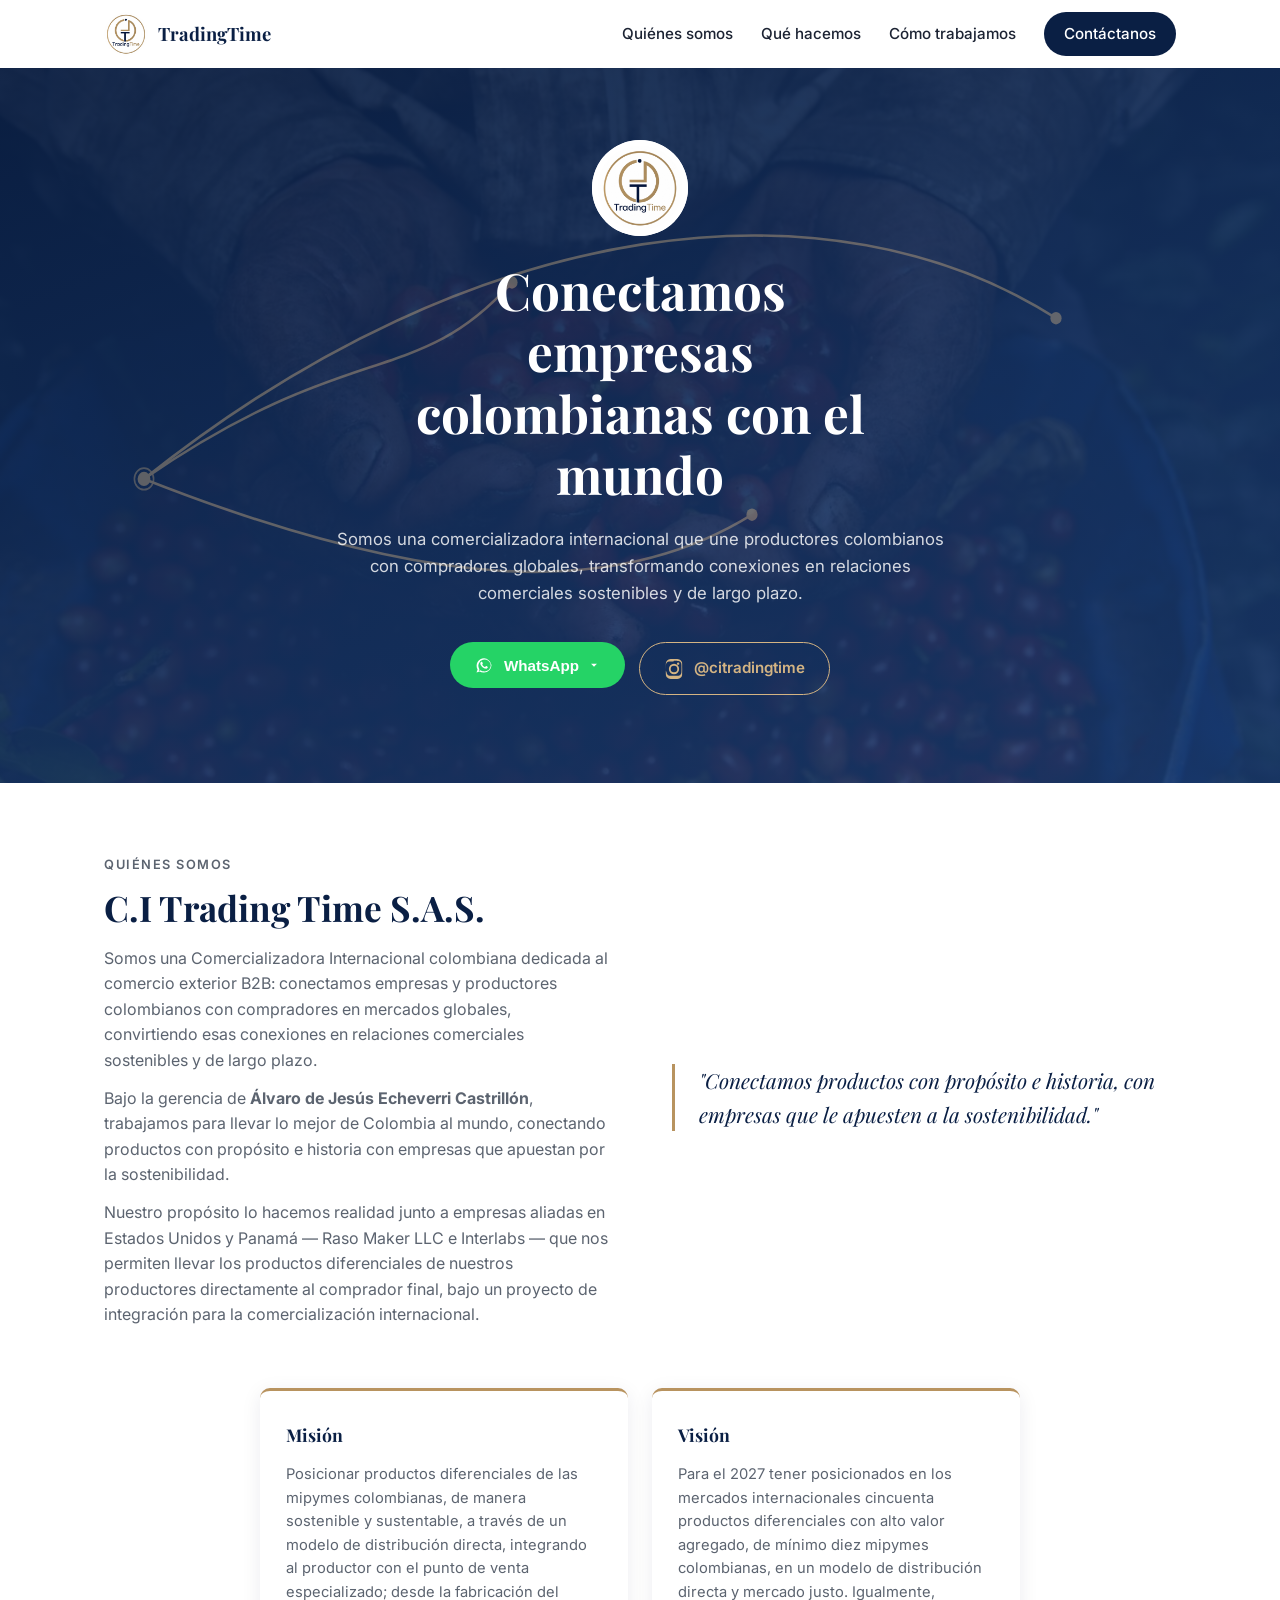
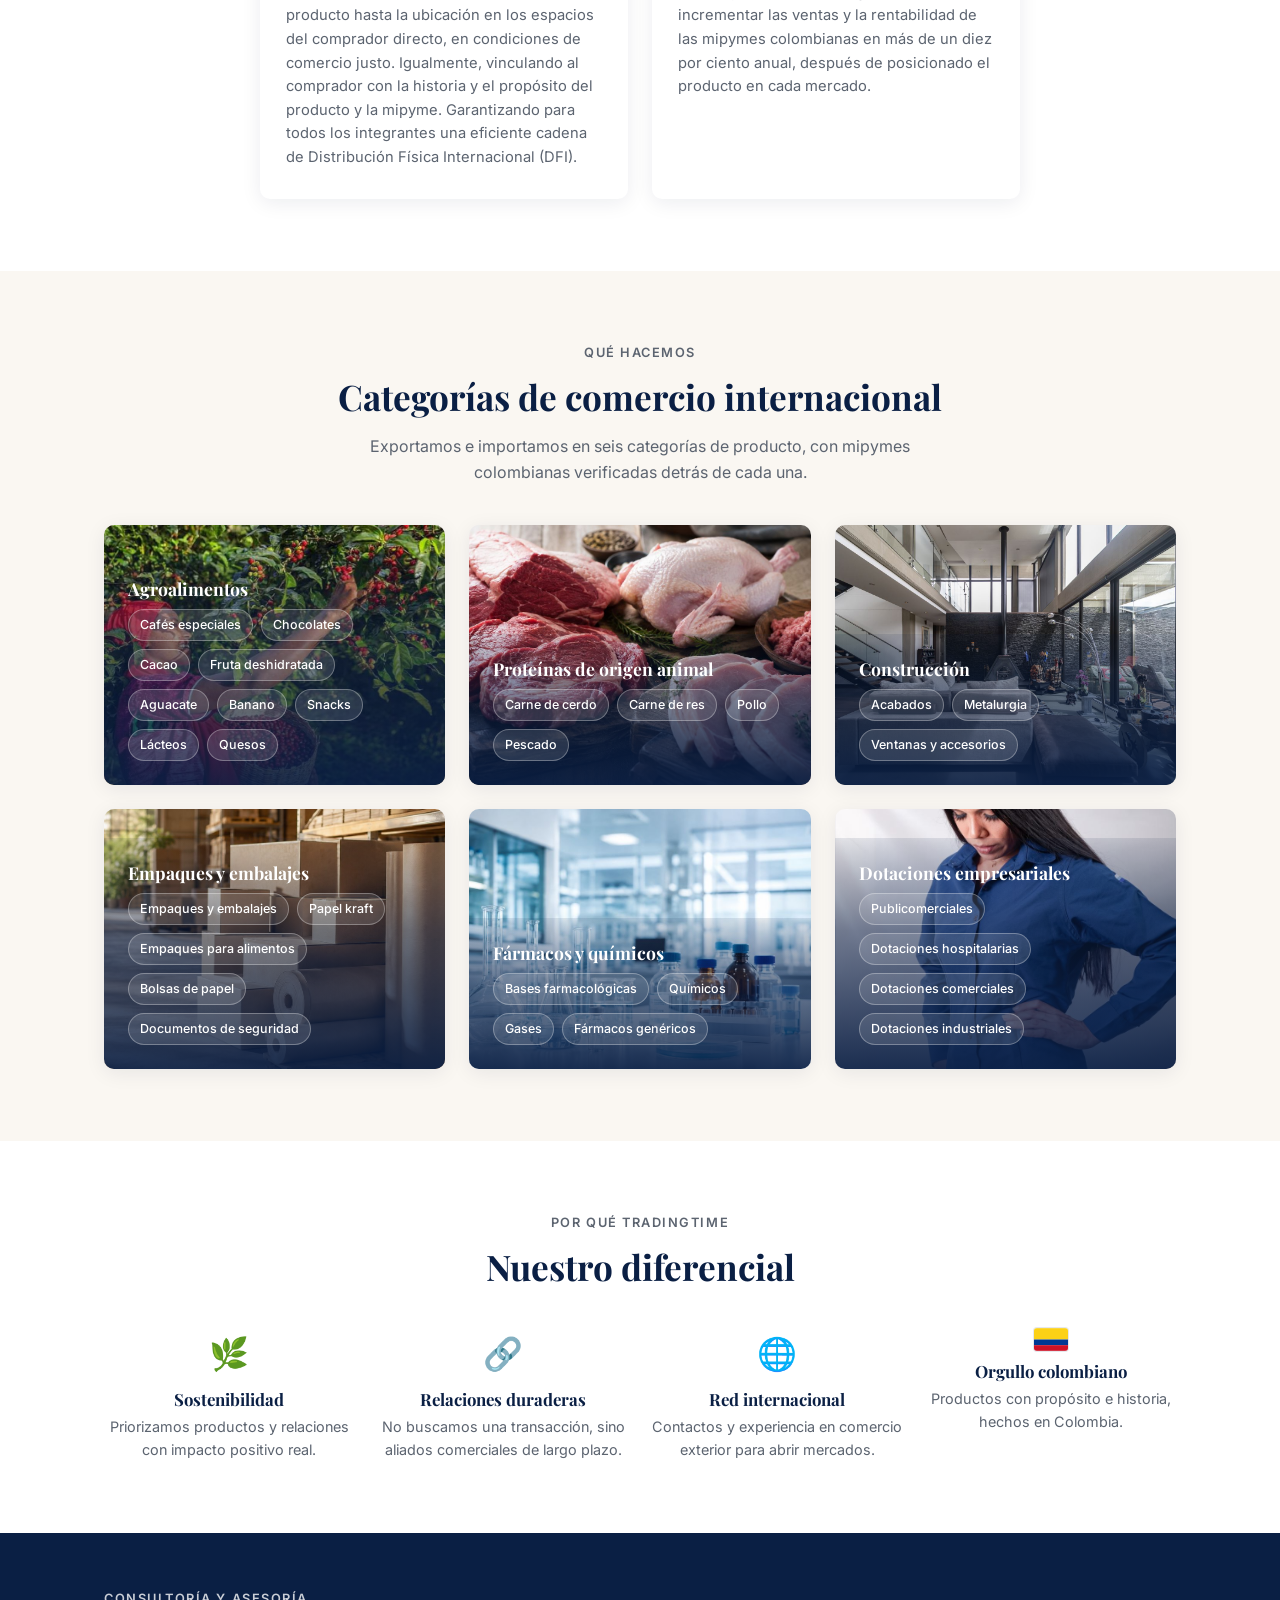
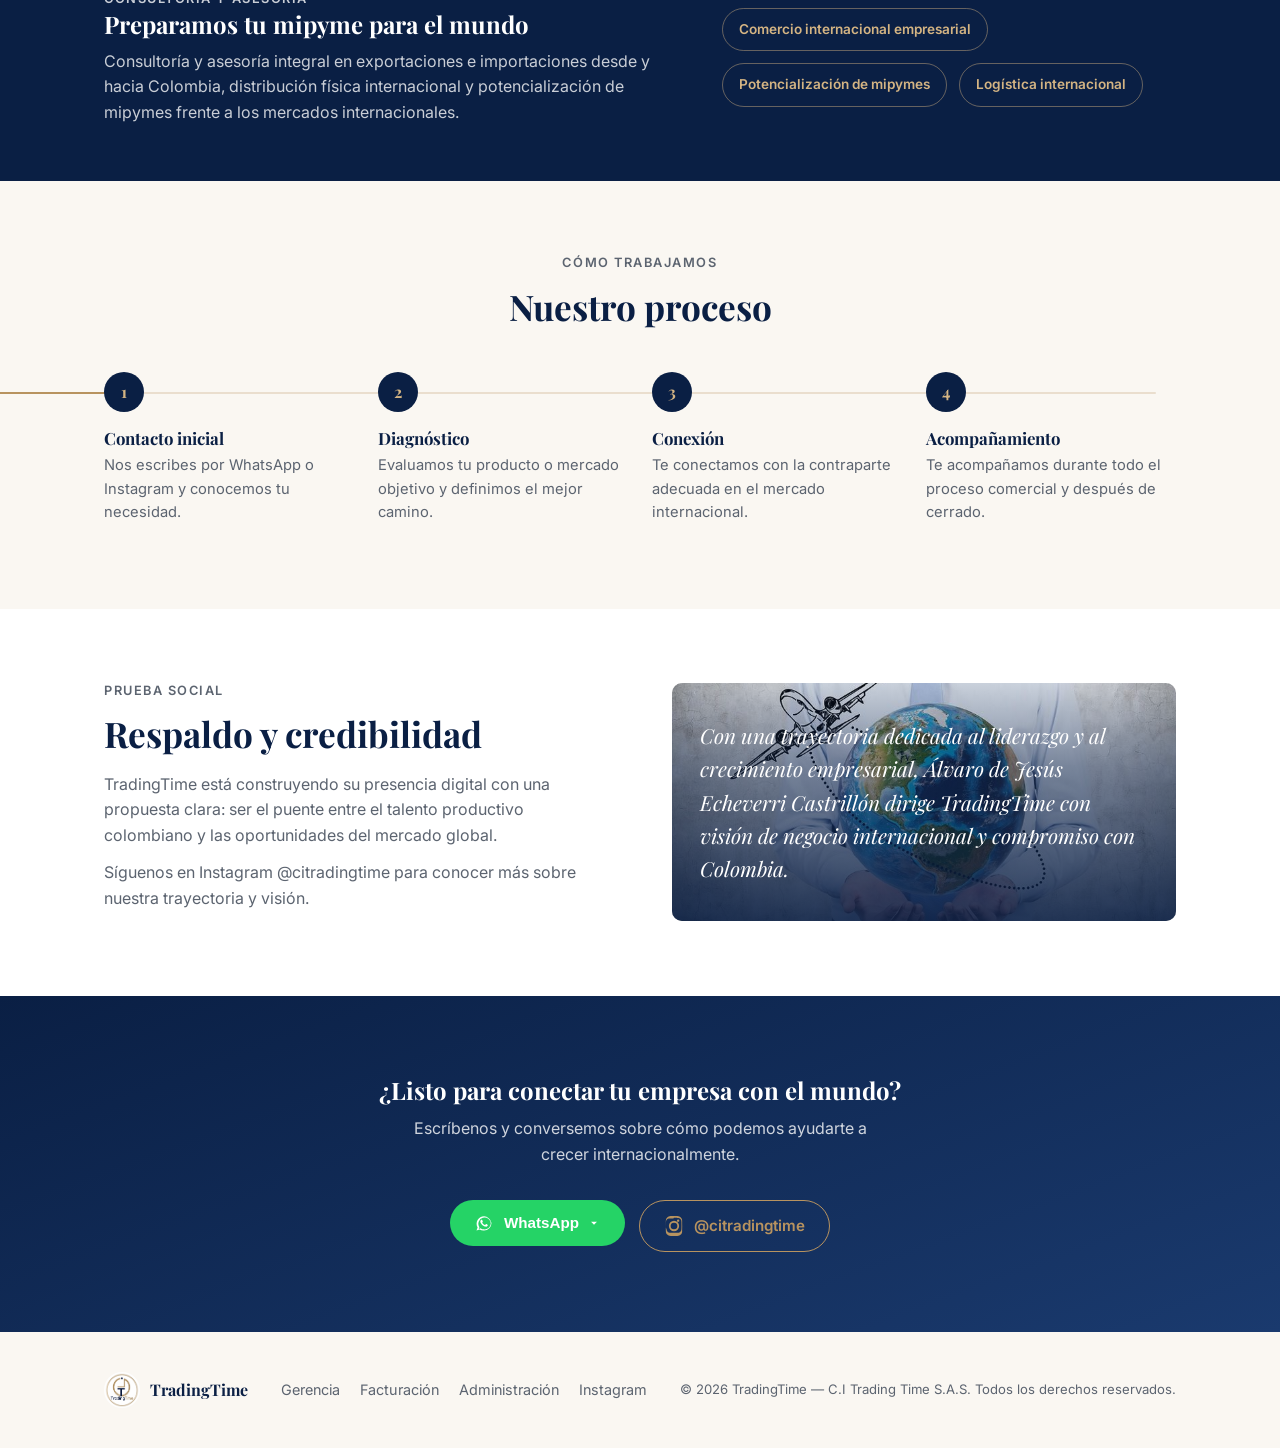
==== commit 75422b2d: "Mover Lácteos y Quesos a Agroalimentos Quedaron por error bajo "Proteínas de origen animal"; el clie" ====
--- a/index.html
+++ b/index.html
@@ -127,7 +127,7 @@
           <div class="card--photo__overlay">
             <h3>Agroalimentos</h3>
             <div class="tags">
-              <span>Cafés especiales</span><span>Chocolates</span><span>Cacao</span><span>Fruta deshidratada</span><span>Aguacate</span><span>Banano</span><span>Snacks</span>
+              <span>Cafés especiales</span><span>Chocolates</span><span>Cacao</span><span>Fruta deshidratada</span><span>Aguacate</span><span>Banano</span><span>Snacks</span><span>Lácteos</span><span>Quesos</span>
             </div>
           </div>
         </article>
@@ -135,7 +135,7 @@
           <div class="card--photo__overlay">
             <h3>Proteínas de origen animal</h3>
             <div class="tags">
-              <span>Carne de cerdo</span><span>Carne de res</span><span>Pollo</span><span>Pescado</span><span>Lácteos</span><span>Quesos</span>
+              <span>Carne de cerdo</span><span>Carne de res</span><span>Pollo</span><span>Pescado</span>
             </div>
           </div>
         </article>
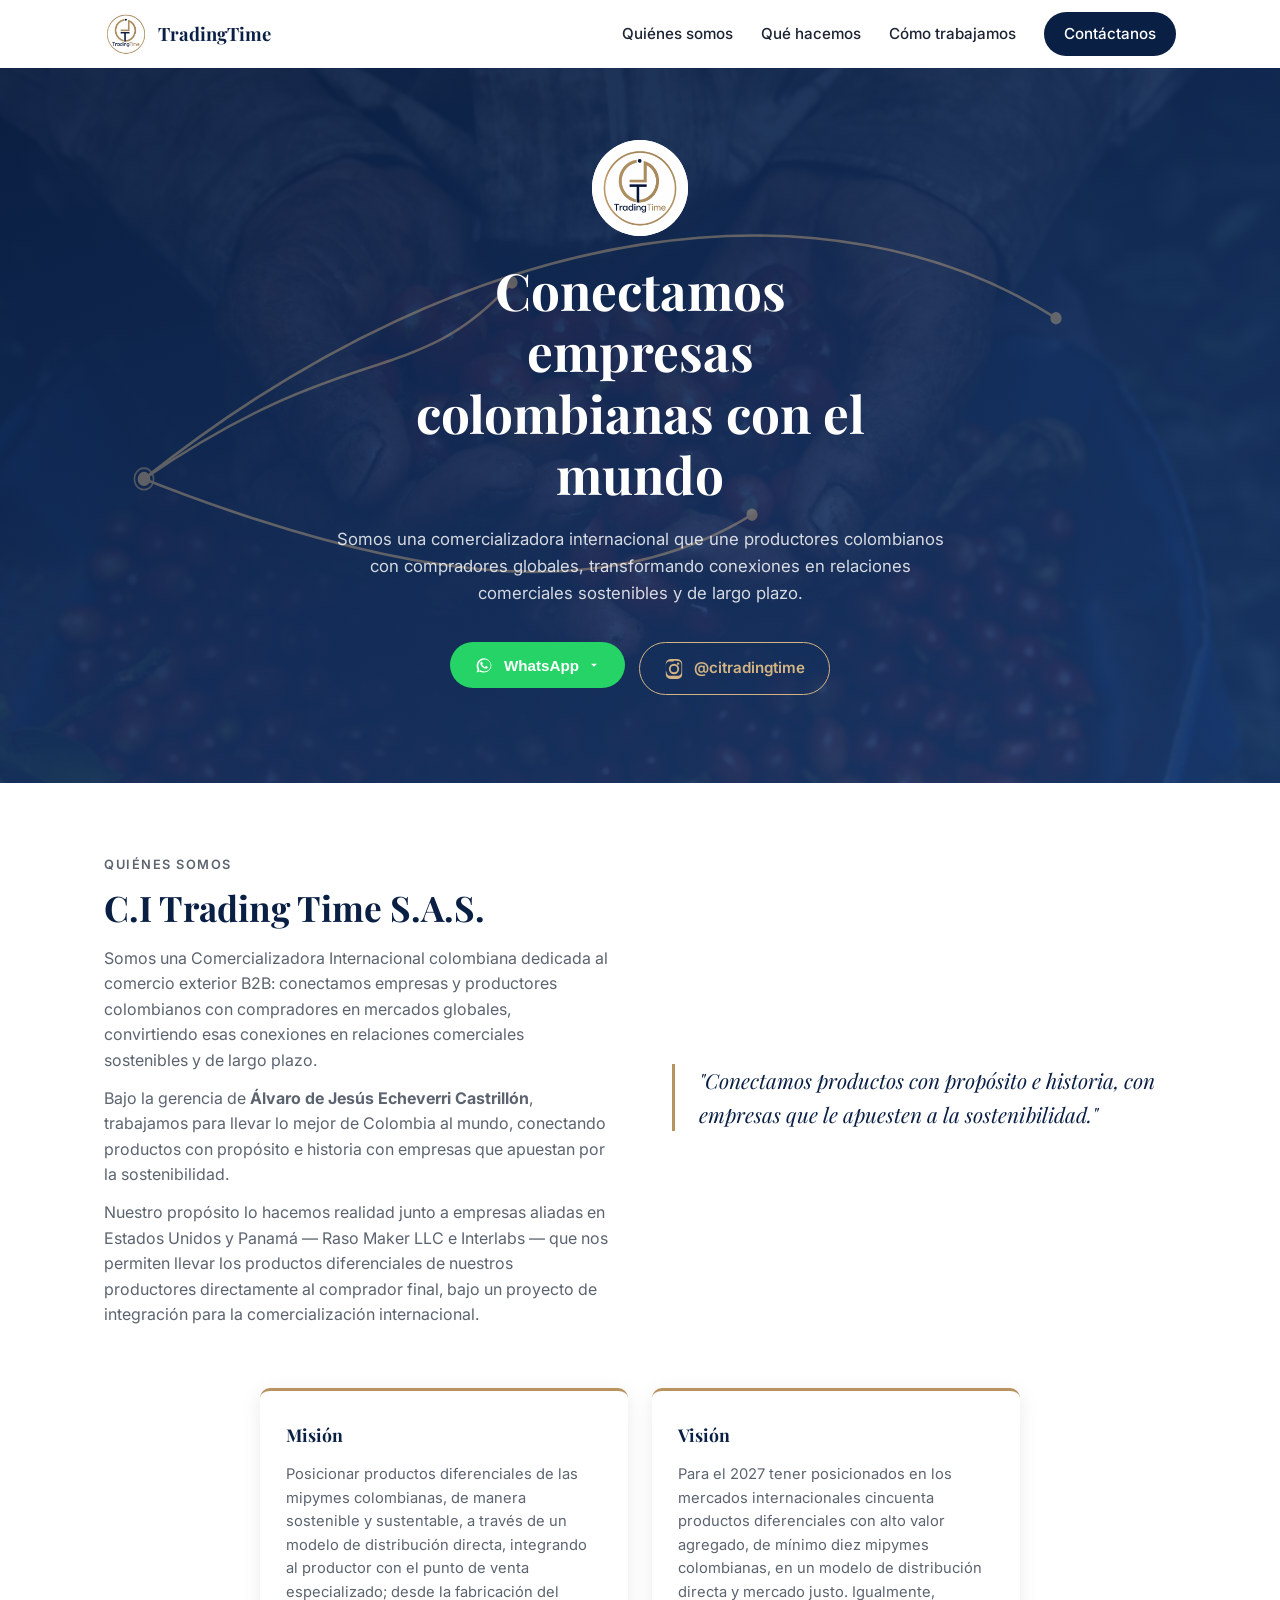
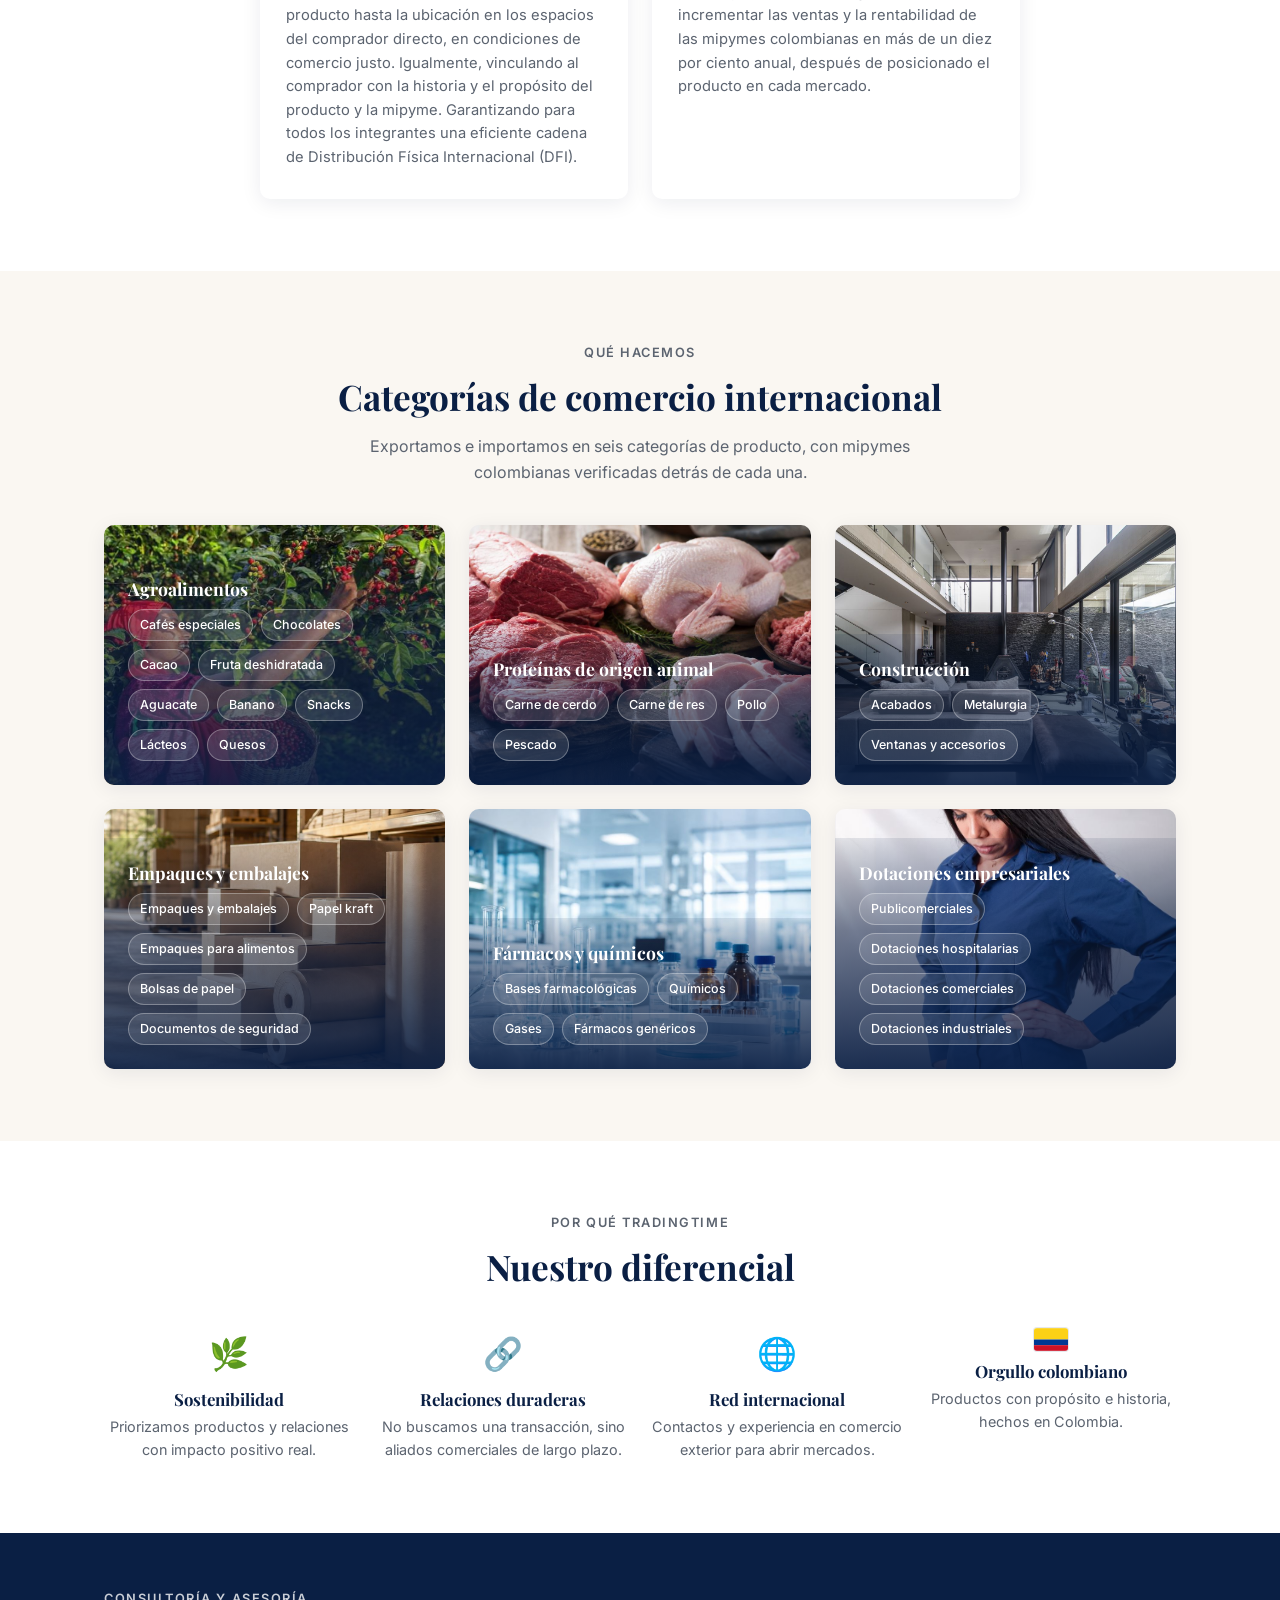
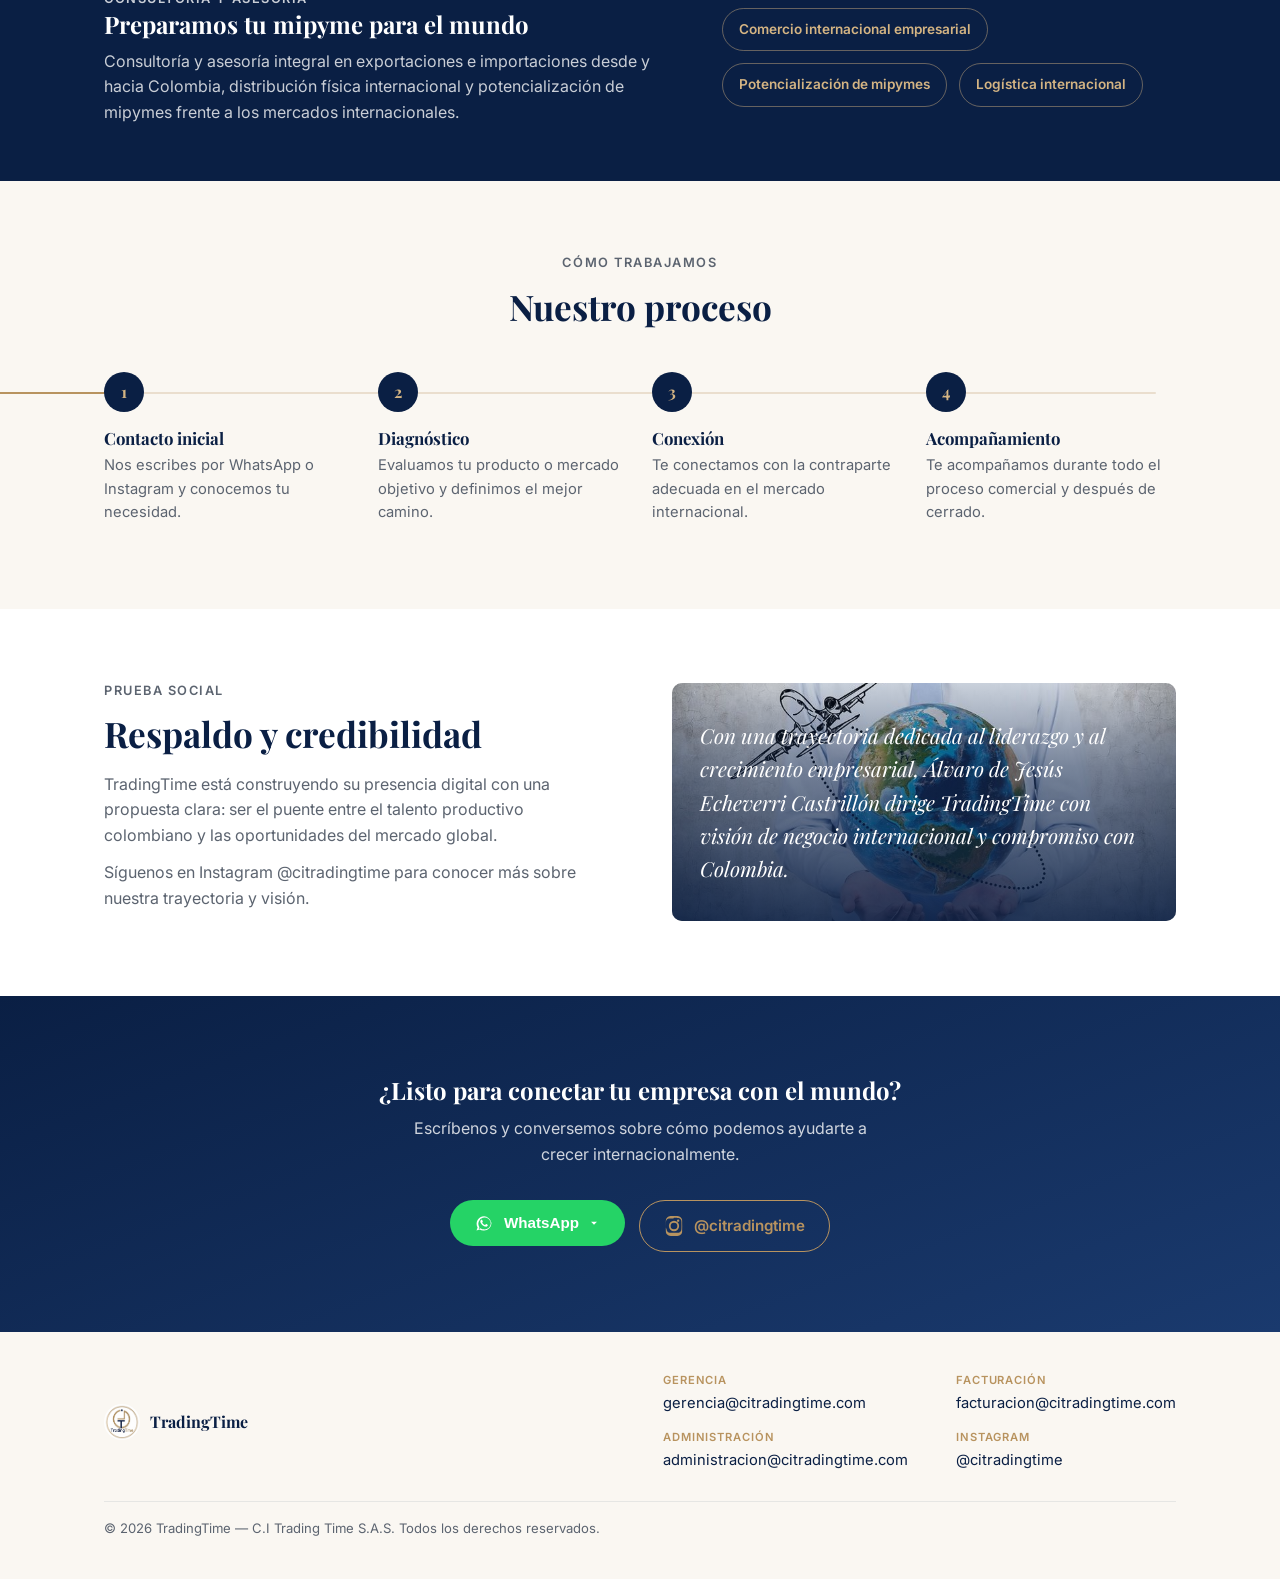
==== commit 982f299a: "Mostrar las direcciones de correo completas en el footer Cada contacto muestra su área y la direcció" ====
--- a/index.html
+++ b/index.html
@@ -358,10 +358,22 @@
       <span>TradingTime</span>
     </div>
     <div class="footer__contact">
-      <a href="mailto:Gerencia@citradingtime.com">Gerencia</a>
-      <a href="mailto:Facturacion@citradingtime.com">Facturación</a>
-      <a href="mailto:Administracion@citradingtime.com">Administración</a>
-      <a href="https://www.instagram.com/citradingtime" target="_blank" rel="noopener">Instagram</a>
+      <div class="footer__item">
+        <span class="footer__label">Gerencia</span>
+        <a href="mailto:gerencia@citradingtime.com">gerencia@citradingtime.com</a>
+      </div>
+      <div class="footer__item">
+        <span class="footer__label">Facturación</span>
+        <a href="mailto:facturacion@citradingtime.com">facturacion@citradingtime.com</a>
+      </div>
+      <div class="footer__item">
+        <span class="footer__label">Administración</span>
+        <a href="mailto:administracion@citradingtime.com">administracion@citradingtime.com</a>
+      </div>
+      <div class="footer__item">
+        <span class="footer__label">Instagram</span>
+        <a href="https://www.instagram.com/citradingtime" target="_blank" rel="noopener">@citradingtime</a>
+      </div>
     </div>
     <p class="footer__copy">© <span id="year"></span> TradingTime — C.I Trading Time S.A.S. Todos los derechos reservados.</p>
   </div>
--- a/css/styles.css
+++ b/css/styles.css
@@ -565,13 +565,45 @@
   color: var(--color-navy);
 }
 .footer__brand img { border-radius: 50%; }
-.footer__contact { display: flex; gap: 20px; flex-wrap: wrap; justify-content: center; }
-.footer__contact a { color: var(--color-text-muted); font-size: 0.9rem; }
-.footer__contact a:hover { color: var(--color-gold); }
-.footer__copy { font-size: 0.82rem; color: var(--color-text-muted); }
-
+.footer__contact {
+  display: grid;
+  grid-template-columns: 1fr;
+  gap: 14px 48px;
+}
+.footer__item { display: flex; flex-direction: column; gap: 2px; }
+.footer__label {
+  font-size: 0.7rem;
+  font-weight: 600;
+  text-transform: uppercase;
+  letter-spacing: 0.08em;
+  color: var(--color-gold);
+}
+.footer__item a { color: var(--color-navy); font-size: 0.92rem; overflow-wrap: anywhere; }
+.footer__item a:hover { color: var(--color-gold); }
+.footer__copy {
+  width: 100%;
+  padding-top: 16px;
+  border-top: 1px solid rgba(10, 31, 68, 0.08);
+  font-size: 0.82rem;
+  color: var(--color-text-muted);
+}
+
+@media (max-width: 767px) {
+  /* Leave room so the floating WhatsApp button doesn't cover the copyright */
+  .footer { padding-bottom: 96px; }
+}
+@media (min-width: 640px) {
+  .footer__contact { grid-template-columns: repeat(2, auto); }
+}
 @media (min-width: 768px) {
-  .footer__inner { flex-direction: row; justify-content: space-between; text-align: left; }
+  .footer__inner {
+    flex-direction: row;
+    flex-wrap: wrap;
+    justify-content: space-between;
+    align-items: center;
+    row-gap: 28px;
+    text-align: left;
+  }
 }
 
 /* ===== Floating WhatsApp ===== */
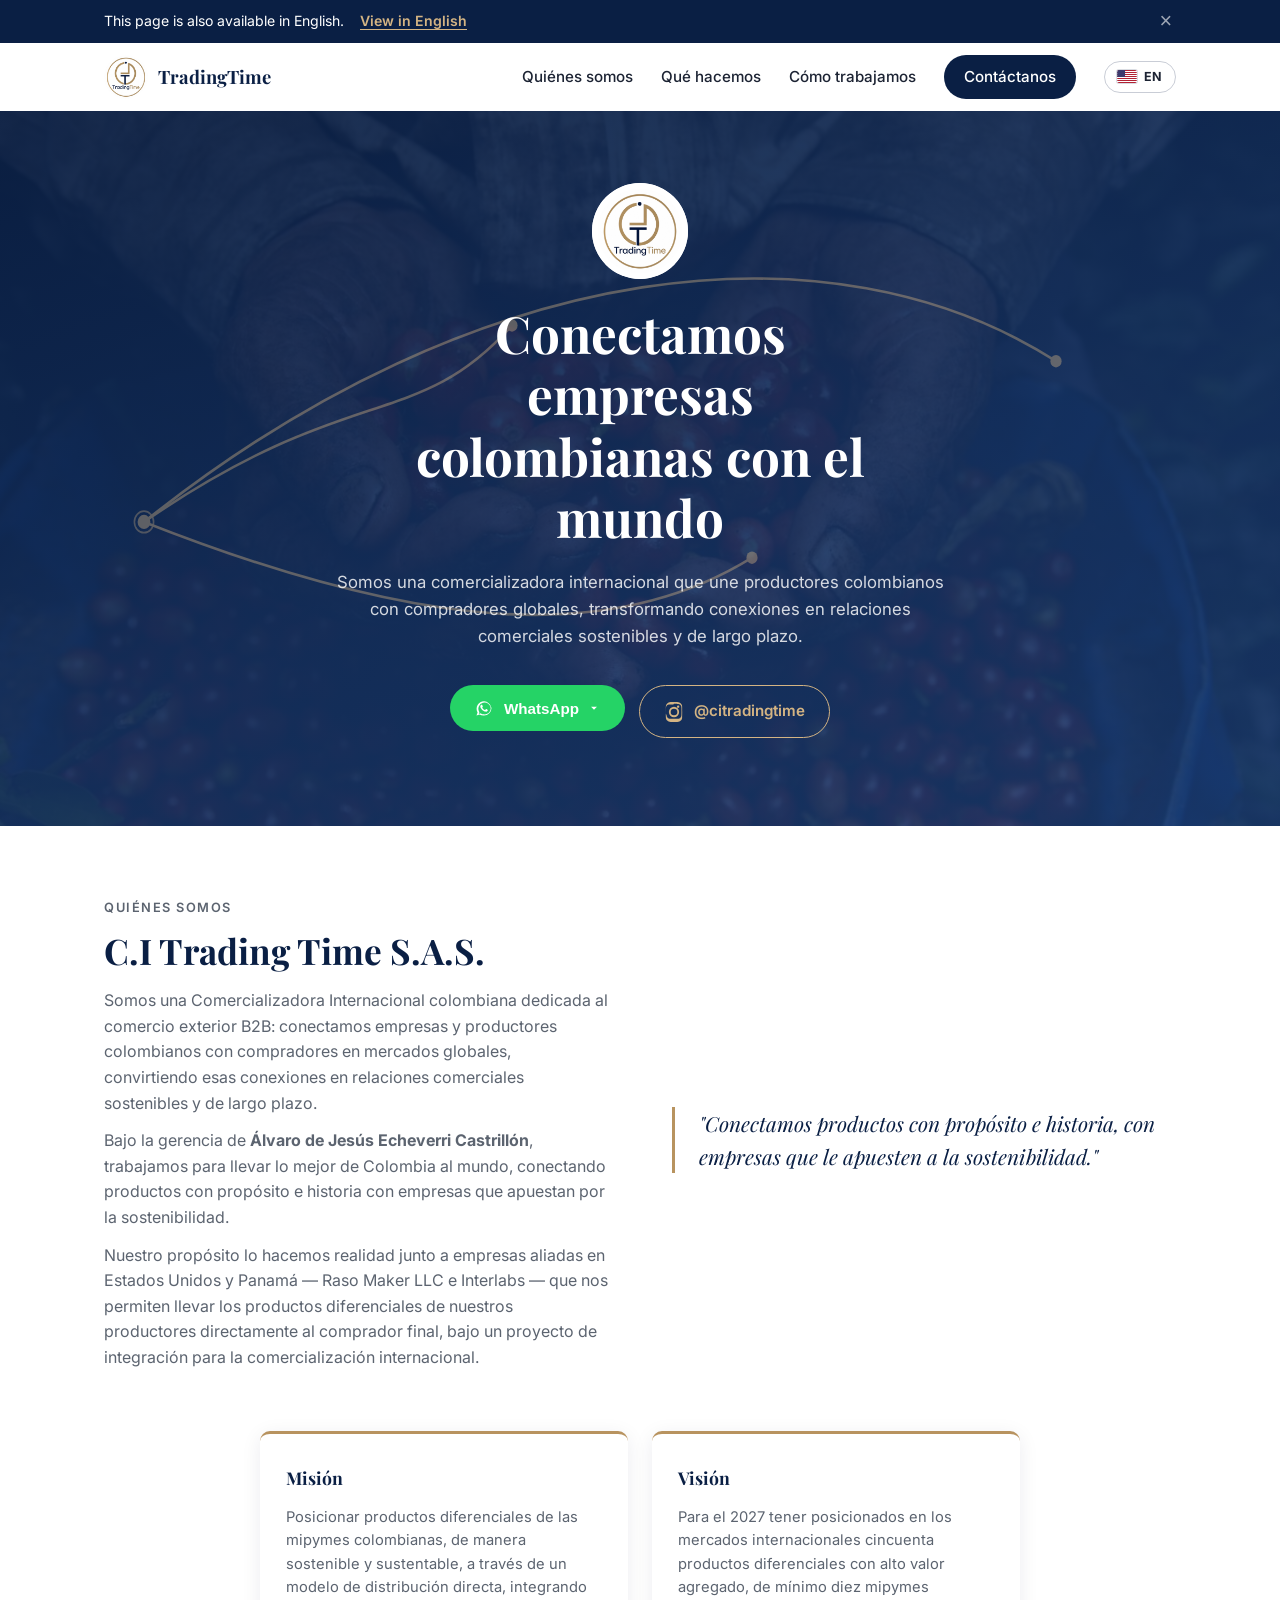
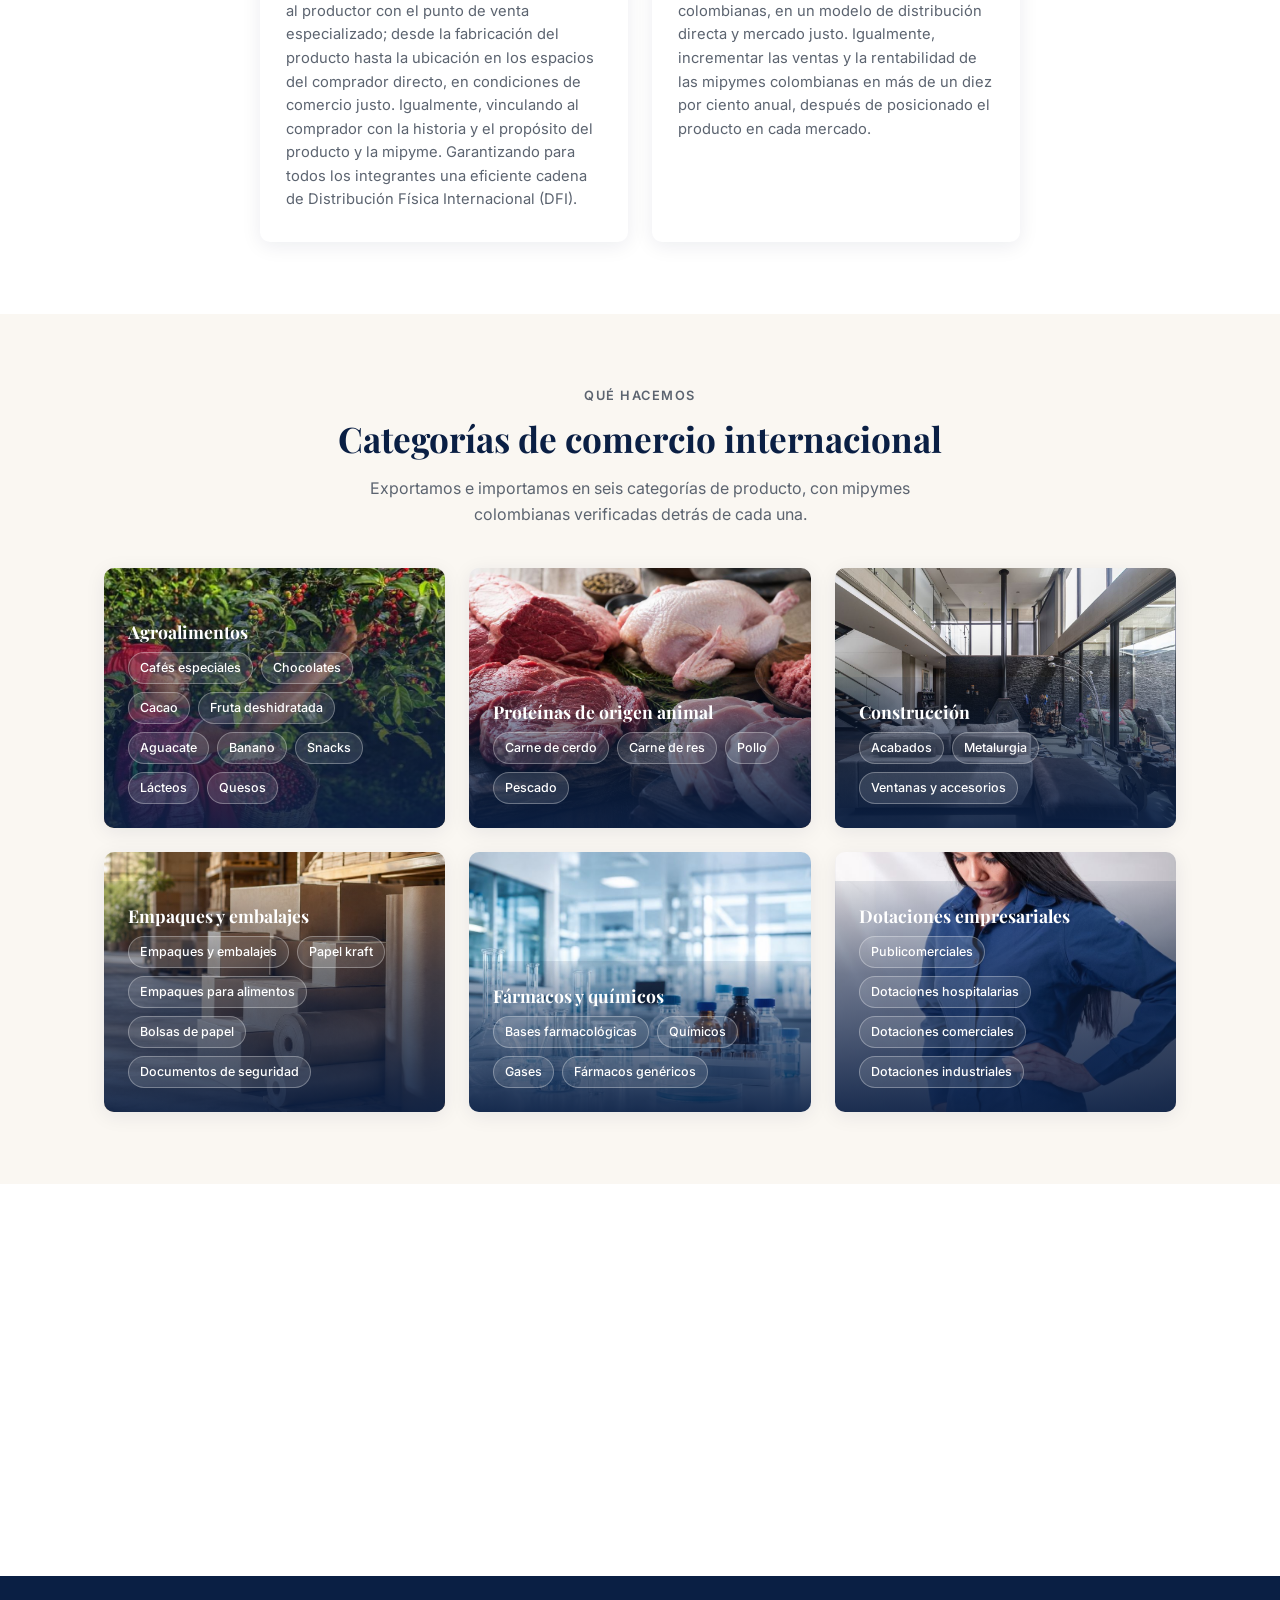
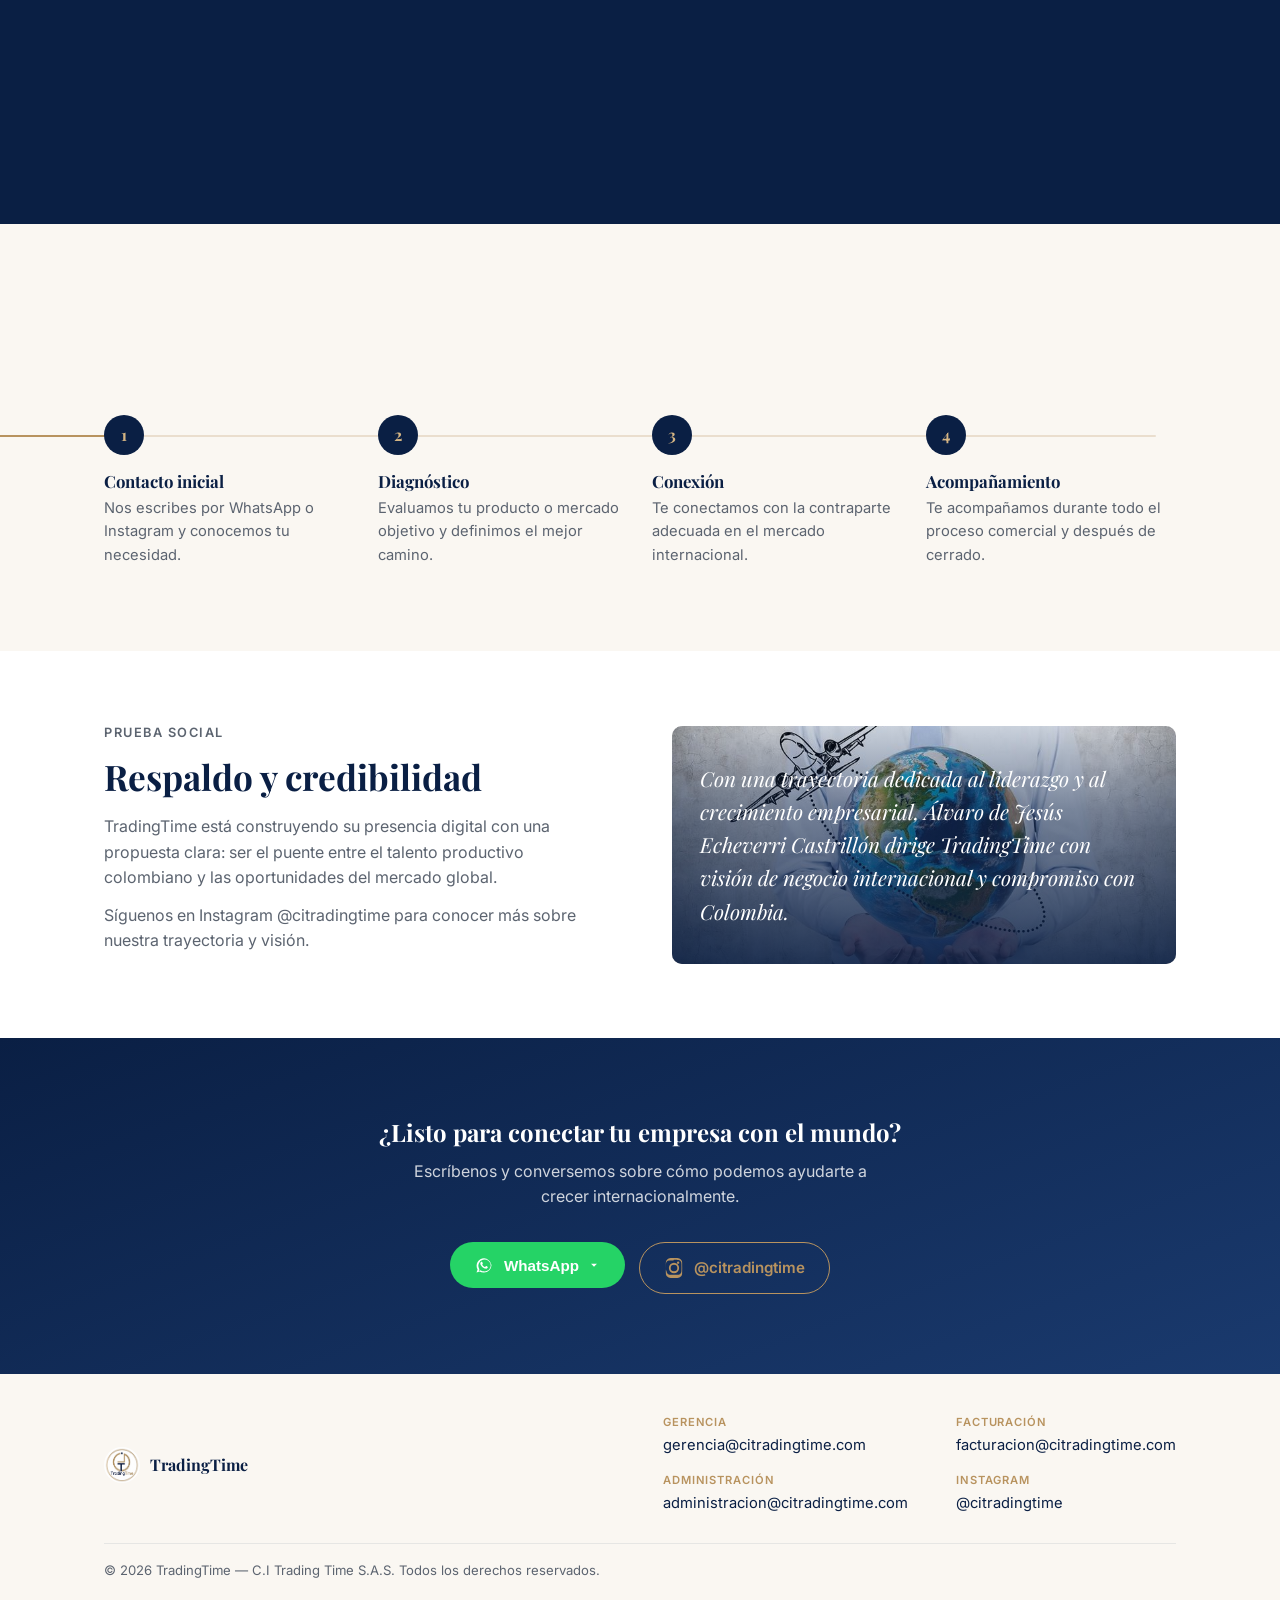
==== commit 4a69ebc4: "Sugerencia automática de idioma y banderas en el selector Barra superior que solo aparece cuando el " ====
--- a/index.html
+++ b/index.html
@@ -10,6 +10,9 @@
 <meta property="og:image" content="https://www.citradingtime.com/assets/logo.jpeg">
 <meta property="og:url" content="https://www.citradingtime.com/">
 <meta property="og:type" content="website">
+<link rel="alternate" hreflang="es" href="https://www.citradingtime.com/">
+<link rel="alternate" hreflang="en" href="https://www.citradingtime.com/en/">
+<link rel="alternate" hreflang="x-default" href="https://www.citradingtime.com/">
 <link rel="icon" type="image/jpeg" href="assets/logo.jpeg">
 <link rel="preconnect" href="https://fonts.googleapis.com">
 <link rel="preconnect" href="https://fonts.gstatic.com" crossorigin>
@@ -19,6 +22,14 @@
 <body>
 
 <div class="scroll-progress" id="scrollProgress" aria-hidden="true"></div>
+
+<div class="lang-banner" data-lang-target="en" hidden>
+  <div class="container lang-banner__inner">
+    <span>This page is also available in English.</span>
+    <a class="lang-banner__cta" href="/en/" hreflang="en">View in English</a>
+    <button type="button" class="lang-banner__close" aria-label="Dismiss">&times;</button>
+  </div>
+</div>
 
 <header class="header" id="header">
   <div class="container header__inner">
@@ -31,8 +42,24 @@
       <a href="#servicios">Qué hacemos</a>
       <a href="#como-trabajamos">Cómo trabajamos</a>
       <a href="#contacto" class="nav__cta">Contáctanos</a>
+      <a href="/en/" class="nav__lang" hreflang="en" aria-label="View this page in English">
+        <svg viewBox="0 0 24 16" width="20" height="13" aria-hidden="true">
+          <rect width="24" height="16" fill="#FFFFFF"/>
+          <g fill="#B22234">
+            <rect width="24" height="1.23" y="0"/>
+            <rect width="24" height="1.23" y="2.46"/>
+            <rect width="24" height="1.23" y="4.92"/>
+            <rect width="24" height="1.23" y="7.38"/>
+            <rect width="24" height="1.23" y="9.85"/>
+            <rect width="24" height="1.23" y="12.31"/>
+            <rect width="24" height="1.23" y="14.77"/>
+          </g>
+          <rect width="9.6" height="8.62" fill="#3C3B6E"/>
+        </svg>
+        EN
+      </a>
     </nav>
-    <button class="hamburger" id="hamburger" aria-label="Abrir menú" aria-expanded="false" aria-controls="nav">
+    <button class="hamburger" id="hamburger" aria-label="Abrir menú" aria-expanded="false" aria-controls="nav" data-label-open="Abrir menú" data-label-close="Cerrar menú">
       <span></span><span></span><span></span>
     </button>
   </div>
--- a/css/styles.css
+++ b/css/styles.css
@@ -109,6 +109,58 @@
   padding: 10px 20px;
   border-radius: 30px;
 }
+.nav__lang {
+  display: inline-flex;
+  align-items: center;
+  gap: 7px;
+  border: 1px solid rgba(10, 31, 68, 0.22);
+  border-radius: 20px;
+  padding: 5px 12px;
+  font-size: 0.78rem;
+  font-weight: 700;
+  letter-spacing: 0.06em;
+  color: var(--color-navy);
+}
+.nav__lang:hover { border-color: var(--color-gold); color: var(--color-gold); }
+.nav__lang svg {
+  display: block;
+  border-radius: 2px;
+  box-shadow: 0 0 0 1px rgba(10, 31, 68, 0.15);
+}
+
+/* ===== Barra de sugerencia de idioma ===== */
+.lang-banner {
+  background: var(--color-navy);
+  color: var(--color-white);
+  font-size: 0.88rem;
+}
+.lang-banner[hidden] { display: none; }
+.lang-banner__inner {
+  display: flex;
+  align-items: center;
+  flex-wrap: wrap;
+  gap: 8px 16px;
+  padding-top: 10px;
+  padding-bottom: 10px;
+}
+.lang-banner__cta {
+  font-weight: 600;
+  color: var(--color-gold-light);
+  text-decoration: underline;
+  text-underline-offset: 3px;
+}
+.lang-banner__cta:hover { color: var(--color-white); }
+.lang-banner__close {
+  margin-left: auto;
+  padding: 0 4px;
+  background: none;
+  border: none;
+  cursor: pointer;
+  font-size: 1.35rem;
+  line-height: 1;
+  color: rgba(255, 255, 255, 0.6);
+}
+.lang-banner__close:hover { color: var(--color-white); }
 .nav__cta:hover { background: var(--color-gold); color: var(--color-navy) !important; }
 
 .hamburger {
